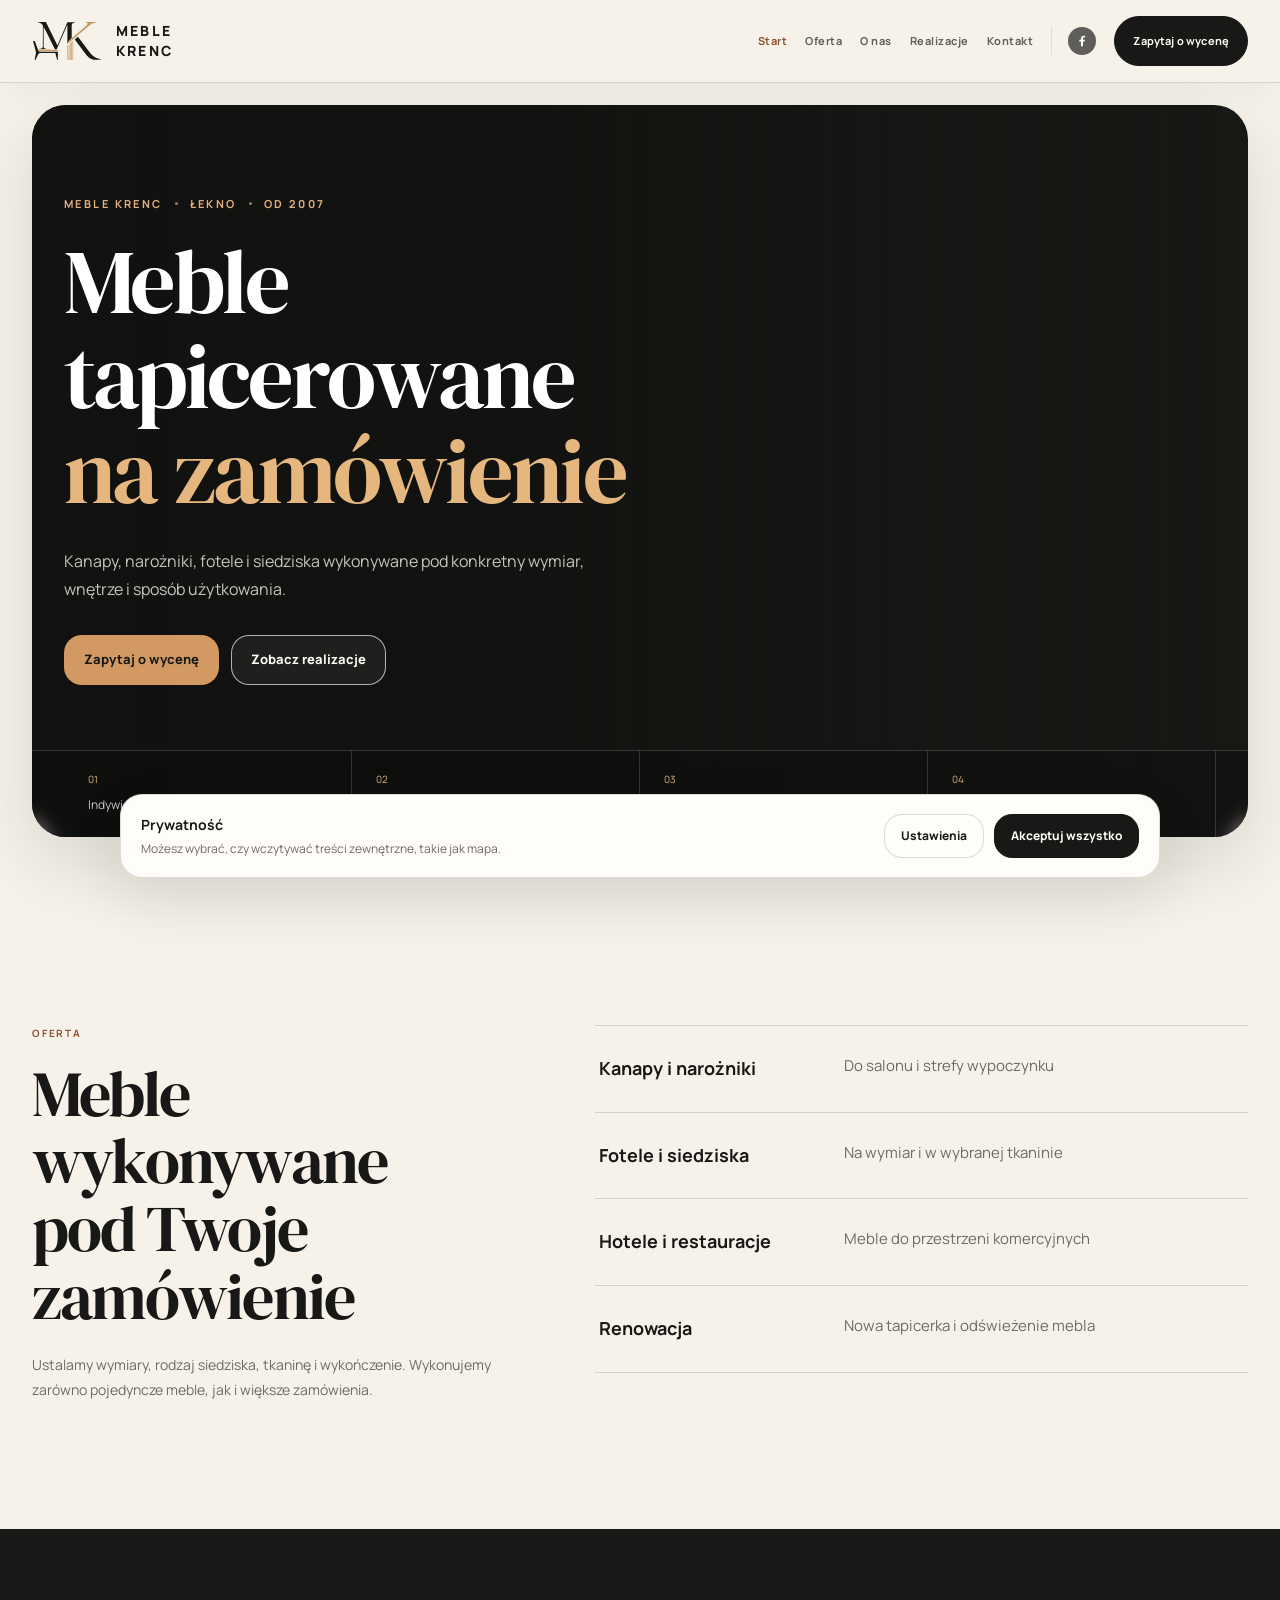
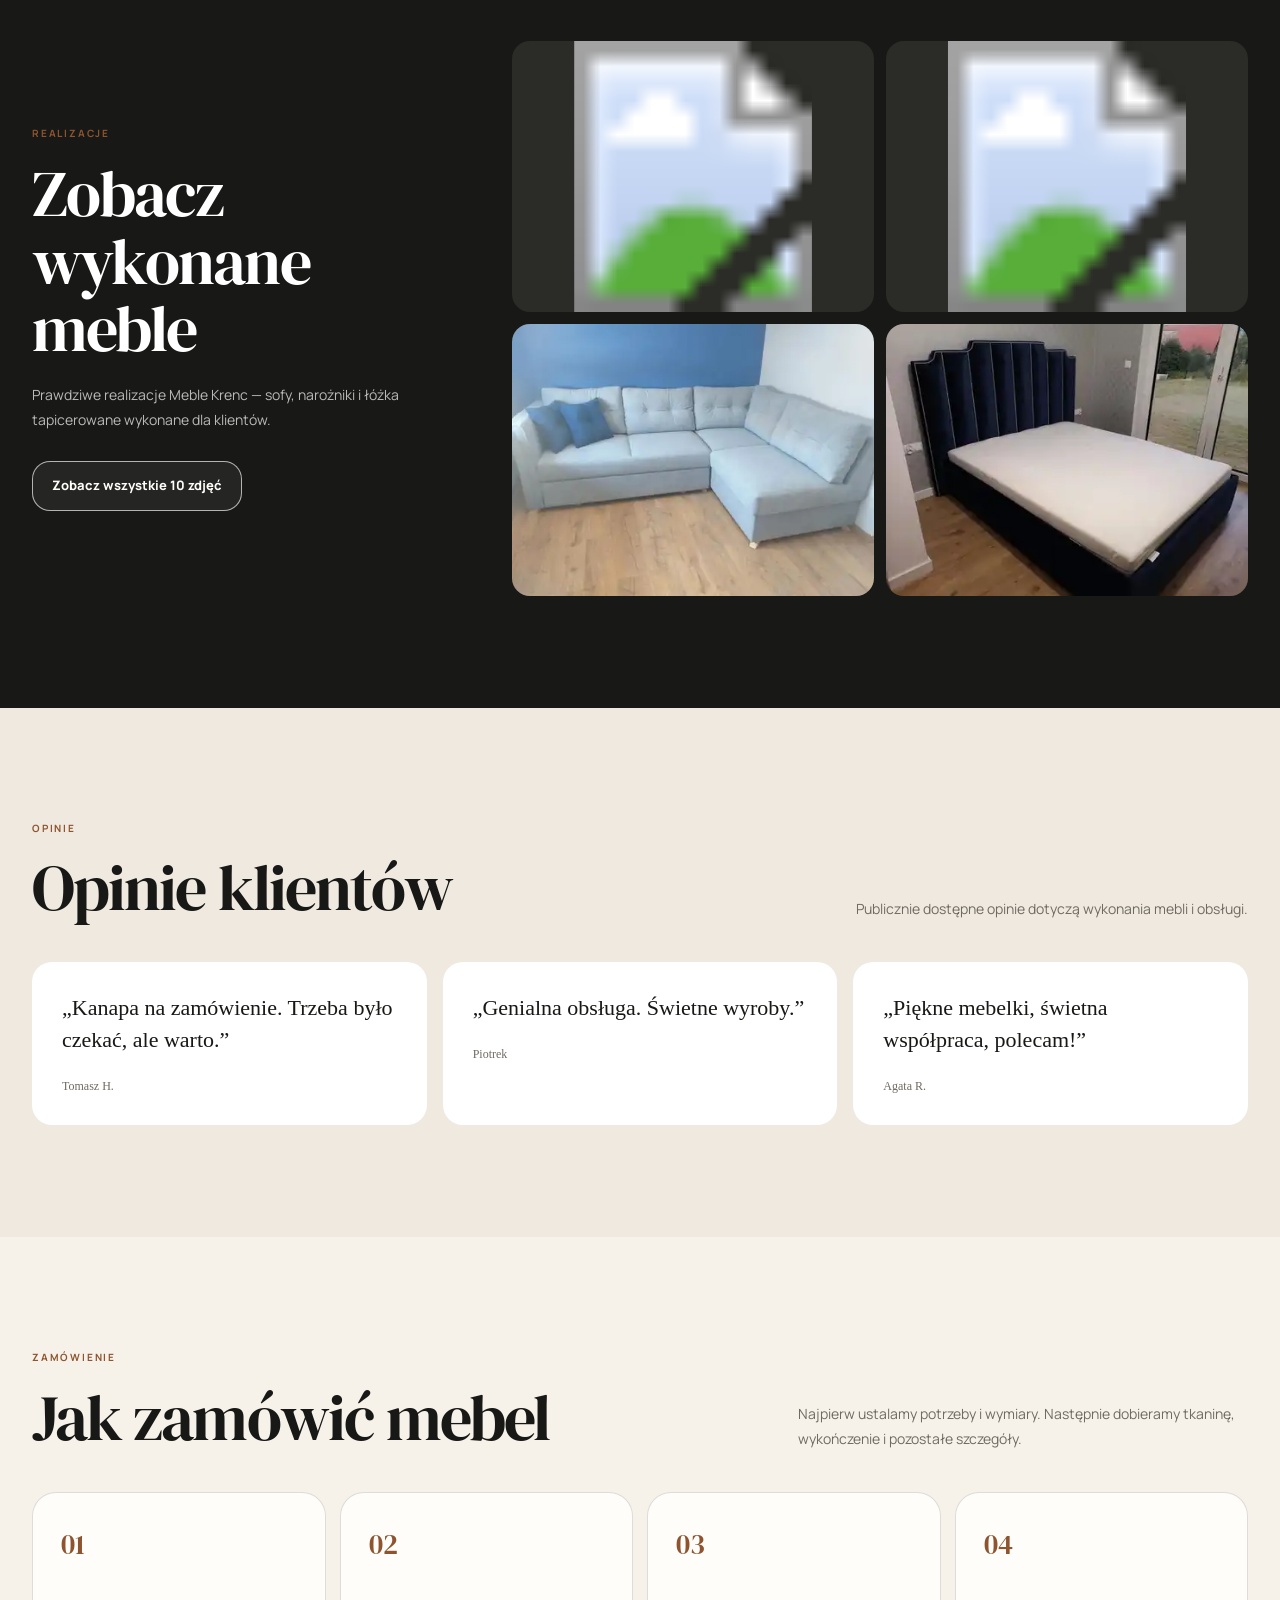
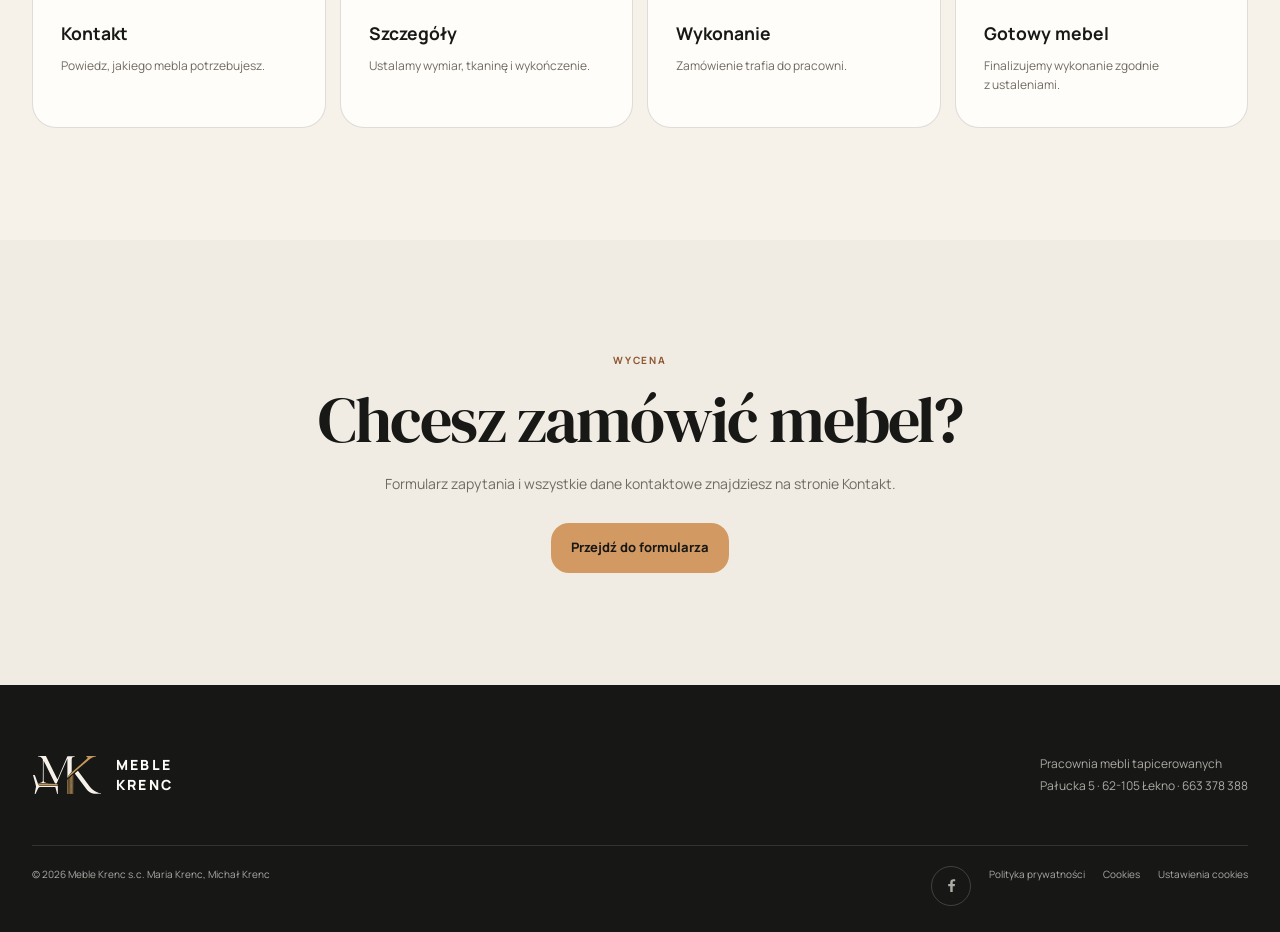
==== index.html @ e6a1ca4a "Use direct realization images on home" ====
<!doctype html>
<html lang="pl">
<head>
  <meta charset="UTF-8" />
  <meta name="viewport" content="width=device-width, initial-scale=1.0" />
  <meta name="description" content="Meble Krenc — meble tapicerowane na indywidualne zamówienie w Łeknie. Kanapy, narożniki, fotele, meble dla firm i renowacja." />
  <meta name="theme-color" content="#f7f3ec" />
  <title>Meble tapicerowane na wymiar Łekno — Meble Krenc</title>
  <link rel="icon" href="assets/favicon.svg" type="image/svg+xml" />
  <link rel="stylesheet" href="site.css" />
  <link rel="stylesheet" href="home-v5.css" />
  <link rel="stylesheet" href="site-v3.css" />
  <link rel="stylesheet" href="site-v4.css" />
  <style>
    .page-home .mk5-preview-grid{display:grid;grid-template-columns:repeat(2,minmax(0,1fr));gap:12px}
    .page-home .mk5-preview-photo{aspect-ratio:4/3;border-radius:18px;background:#2b2b27;overflow:hidden}
    .page-home .mk5-preview-photo img{width:100%;height:100%;display:block;object-fit:cover}
    @media(max-width:760px){.page-home .mk5-preview-grid{grid-template-columns:1fr 1fr;gap:8px}.page-home .mk5-preview-photo{border-radius:14px}}
  </style>
  <script type="application/ld+json">{"@context":"https://schema.org","@type":"LocalBusiness","name":"Meble Krenc","telephone":"+48663378388","address":{"@type":"PostalAddress","streetAddress":"Pałucka 5","postalCode":"62-105","addressLocality":"Łekno","addressCountry":"PL"},"sameAs":["https://www.facebook.com/MebleKrenc/"]}</script>
  <script defer src="site.js?v=9"></script>
</head>
<body class="page-home" data-page="home">
<a class="skip-link" href="#main-content">Przejdź do treści</a>
<header class="site-header" data-header><div class="container nav-wrap"><a class="brand" href="index.html" aria-label="Meble Krenc — strona główna"><img class="logo-symbol" src="assets/logo.svg" alt="" /><span class="brand-name">meble<em>krenc</em></span></a><button class="menu-toggle" type="button" aria-expanded="false" aria-controls="site-nav"><span class="sr-only">Otwórz menu</span></button><nav class="site-nav" id="site-nav" aria-label="Główna nawigacja"><a class="is-active" href="index.html">Start</a><a href="oferta.html">Oferta</a><a href="o-nas.html">O nas</a><a href="realizacje.html">Realizacje</a><a href="kontakt.html">Kontakt</a><a class="social-nav-link" href="https://www.facebook.com/MebleKrenc/" target="_blank" rel="noreferrer" aria-label="Facebook Meble Krenc"></a><a class="nav-pill" href="kontakt.html">Zapytaj o wycenę</a></nav></div></header>
<main id="main-content">
<section class="mk5-hero"><div class="container"><div class="mk5-hero-shell"><div class="mk5-hero-bg"></div><div class="container"><div class="mk5-hero-content reveal"><p class="mk5-kicker">MEBLE KRENC <span>ŁEKNO</span> <span>OD 2007</span></p><h1>Meble tapicerowane<span>na zamówienie</span></h1><p class="mk5-lead">Kanapy, narożniki, fotele i siedziska wykonywane pod konkretny wymiar, wnętrze i sposób użytkowania.</p><div class="mk5-actions"><a class="mk5-btn mk5-btn-primary" href="kontakt.html">Zapytaj o wycenę</a><a class="mk5-btn mk5-btn-ghost" href="realizacje.html">Zobacz realizacje</a></div></div></div><div class="mk5-hero-bottom"><div class="container mk5-trust"><div class="mk5-trust-item"><small>01</small><span>Indywidualny wymiar</span></div><div class="mk5-trust-item"><small>02</small><span>Dobór materiałów</span></div><div class="mk5-trust-item"><small>03</small><span>Pracownia w Łeknie</span></div><div class="mk5-trust-item"><small>04</small><span>Od 2007 roku</span></div></div></div></div></div></section>
<section class="mk5-section"><div class="container mk5-services"><div class="mk5-intro-copy"><p class="mk5-eyebrow">OFERTA</p><h2 class="mk5-title">Meble wykonywane pod Twoje zamówienie</h2><p class="mk5-copy">Ustalamy wymiary, rodzaj siedziska, tkaninę i wykończenie. Wykonujemy zarówno pojedyncze meble, jak i większe zamówienia.</p></div><div class="mk5-service-list"><a href="oferta.html#dom"><b>Kanapy i narożniki</b><span>Do salonu i strefy wypoczynku</span></a><a href="oferta.html#dom"><b>Fotele i siedziska</b><span>Na wymiar i w wybranej tkaninie</span></a><a href="oferta.html#biznes"><b>Hotele i restauracje</b><span>Meble do przestrzeni komercyjnych</span></a><a href="oferta.html#renowacja"><b>Renowacja</b><span>Nowa tapicerka i odświeżenie mebla</span></a></div></div></section>
<section class="mk5-section mk5-dark"><div class="container mk5-showcase-grid"><div class="mk5-showcase-copy"><p class="mk5-eyebrow">REALIZACJE</p><h2 class="mk5-title">Zobacz wykonane meble</h2><p class="mk5-copy">Prawdziwe realizacje Meble Krenc — sofy, narożniki i łóżka tapicerowane wykonane dla klientów.</p><a class="mk5-btn mk5-btn-ghost" href="realizacje.html">Zobacz wszystkie 10 zdjęć</a></div><div class="mk5-preview-grid" aria-label="Wybrane realizacje Meble Krenc"><div class="mk5-preview-photo"><img src="assets/realizacja-01.svg?v=5" alt="Pikowana sofa" loading="lazy" /></div><div class="mk5-preview-photo"><img src="assets/realizacja-02.svg?v=5" alt="Łóżko tapicerowane" loading="lazy" /></div><div class="mk5-preview-photo"><img src="assets/realizacja-05.svg?v=5" alt="Jasny narożnik" loading="lazy" /></div><div class="mk5-preview-photo"><img src="assets/realizacja-08.svg?v=5" alt="Łóżko z dekoracyjnym zagłówkiem" loading="lazy" /></div></div></div></section>
<section class="mk5-section mk5-reviews"><div class="container"><div class="mk5-process-head"><div><p class="mk5-eyebrow">OPINIE</p><h2 class="mk5-title">Opinie klientów</h2></div><p class="mk5-copy">Publicznie dostępne opinie dotyczą wykonania mebli i obsługi.</p></div><div class="mk5-review-grid"><blockquote>„Kanapa na zamówienie. Trzeba było czekać, ale warto.”<cite>Tomasz H.</cite></blockquote><blockquote>„Genialna obsługa. Świetne wyroby.”<cite>Piotrek</cite></blockquote><blockquote>„Piękne mebelki, świetna współpraca, polecam!”<cite>Agata R.</cite></blockquote></div></div></section>
<section class="mk5-section mk5-process"><div class="container"><div class="mk5-process-head"><div><p class="mk5-eyebrow">ZAMÓWIENIE</p><h2 class="mk5-title">Jak zamówić mebel</h2></div><p class="mk5-copy">Najpierw ustalamy potrzeby i wymiary. Następnie dobieramy tkaninę, wykończenie i pozostałe szczegóły.</p></div><div class="mk5-steps"><article class="mk5-step"><strong>01</strong><h3>Kontakt</h3><p>Powiedz, jakiego mebla potrzebujesz.</p></article><article class="mk5-step"><strong>02</strong><h3>Szczegóły</h3><p>Ustalamy wymiar, tkaninę i wykończenie.</p></article><article class="mk5-step"><strong>03</strong><h3>Wykonanie</h3><p>Zamówienie trafia do pracowni.</p></article><article class="mk5-step"><strong>04</strong><h3>Gotowy mebel</h3><p>Finalizujemy wykonanie zgodnie z ustaleniami.</p></article></div></div></section>
<section class="mk5-section mk5-quick-contact"><div class="container"><div class="mk5-contact-cta"><p class="mk5-eyebrow">WYCENA</p><h2 class="mk5-title">Chcesz zamówić mebel?</h2><p class="mk5-copy">Formularz zapytania i wszystkie dane kontaktowe znajdziesz na stronie Kontakt.</p><a class="mk5-btn mk5-btn-primary" href="kontakt.html">Przejdź do formularza</a></div></div></section>
</main>
<footer class="site-footer"><div class="container footer-main"><a class="brand footer-brand" href="index.html"><img class="logo-symbol" src="assets/logo-light.svg" alt="" /><span class="brand-name">meble<em>krenc</em></span></a><p>Pracownia mebli tapicerowanych<br />Pałucka 5 · 62-105 Łekno · 663 378 388</p></div><div class="container footer-bottom"><span>© <span data-year></span> Meble Krenc s.c. Maria Krenc, Michał Krenc</span><span class="footer-legal"><a class="footer-social" href="https://www.facebook.com/MebleKrenc/" target="_blank" rel="noreferrer" aria-label="Facebook Meble Krenc"></a><a href="polityka-prywatnosci.html">Polityka prywatności</a><a href="cookies.html">Cookies</a><a href="ustawienia-cookies.html" data-cookie-open>Ustawienia cookies</a></span></div></footer>
<div class="cookie-banner" id="cookie-banner" hidden><div class="cookie-copy"><strong>Prywatność</strong><p></p></div><div class="cookie-actions"></div></div><div class="cookie-modal" id="cookie-modal" hidden></div>
</body>
</html>
---- site.css ----
@import url('https://fonts.googleapis.com/css2?family=DM+Sans:wght@400;500;600;700&family=DM+Serif+Display:ital@0;1&display=swap');

:root {
  --ink: #151513;
  --ink-2: #242420;
  --paper: #f5f3ee;
  --paper-2: #ece9e1;
  --white: #fffdfa;
  --accent: #a84f32;
  --muted: #77736b;
  --line: rgba(21,21,19,.16);
  --line-light: rgba(255,253,250,.22);
  --display: "DM Serif Display", Georgia, serif;
  --body: "DM Sans", Arial, sans-serif;
  --header-h: 76px;
}

* { box-sizing: border-box; }
html { scroll-behavior: smooth; }
body { margin: 0; color: var(--ink); background: var(--paper); font-family: var(--body); font-size: 15px; line-height: 1.65; -webkit-font-smoothing: antialiased; }
body.menu-open, body.modal-open { overflow: hidden; }
img { display: block; width: 100%; max-width: 100%; }
a { color: inherit; text-decoration: none; }
button, input, textarea { font: inherit; }
button { cursor: pointer; }
:focus-visible { outline: 2px solid var(--accent); outline-offset: 4px; }
::selection { color: var(--white); background: var(--accent); }

.container { width: min(1240px, calc(100% - 72px)); margin-inline: auto; }
.section { padding: 118px 0; }
.section-sm { padding: 72px 0; }
.cream { background: var(--paper); }
.paper { background: var(--paper-2); }
.dark { color: var(--white); background: var(--ink); }
.sr-only { position: absolute; width: 1px; height: 1px; padding: 0; margin: -1px; overflow: hidden; clip: rect(0,0,0,0); white-space: nowrap; border: 0; }
.skip-link { position: fixed; z-index: 500; top: -70px; left: 18px; padding: 10px 14px; color: var(--white); background: var(--ink); }
.skip-link:focus { top: 18px; }

.site-header { position: fixed; z-index: 100; inset: 0 0 auto; background: rgba(245,243,238,.96); border-bottom: 1px solid var(--line); backdrop-filter: blur(16px); transition: background .2s, border-color .2s, color .2s; }
.page-home .site-header { color: var(--white); background: rgba(21,21,19,.12); border-color: rgba(255,253,250,.18); }
.page-home .site-header.is-scrolled { color: var(--ink); background: rgba(245,243,238,.97); border-color: var(--line); }
.nav-wrap { min-height: var(--header-h); display: flex; align-items: center; justify-content: space-between; gap: 28px; }
.brand { display: inline-flex; align-items: center; min-width: 156px; }
.brand .brand-name { display: none; }
.logo-symbol { width: 156px; height: auto; max-height: 30px; object-fit: contain; object-position: left center; }
.page-home .site-header:not(.is-scrolled) .logo-symbol { filter: brightness(0) invert(1); }
.site-nav { display: flex; align-items: center; gap: 26px; font-size: 12px; font-weight: 600; letter-spacing: .02em; }
.site-nav a { opacity: .7; transition: opacity .18s, color .18s; }
.site-nav a:hover, .site-nav a:focus-visible, .site-nav a.is-active { opacity: 1; }
.site-nav a.is-active { color: var(--accent); }
.nav-pill { padding: 10px 14px; color: var(--white) !important; background: var(--ink); opacity: 1 !important; }
.page-home .site-header:not(.is-scrolled) .nav-pill { color: var(--ink) !important; background: var(--white); }
.nav-pill:hover { background: var(--accent); color: var(--white) !important; }
.social-nav-link { display: inline-flex; align-items: center; gap: 6px; padding-left: 18px; border-left: 1px solid currentColor; opacity: .85 !important; }
.menu-toggle { display: none; width: 42px; height: 42px; padding: 0; color: currentColor; border: 1px solid currentColor; background: transparent; }
.menu-toggle span:not(.sr-only) { display: block; width: 16px; height: 1px; margin: 5px auto; background: currentColor; transition: transform .2s; }
.menu-toggle[aria-expanded="true"] span:not(.sr-only):nth-of-type(2) { transform: translateY(3px) rotate(45deg); }
.menu-toggle[aria-expanded="true"] span:not(.sr-only):nth-of-type(3) { transform: translateY(-3px) rotate(-45deg); }

.eyebrow, .section-label { margin: 0; color: var(--accent); font-size: 11px; font-weight: 700; line-height: 1; letter-spacing: .11em; text-transform: uppercase; }
.eyebrow { margin-bottom: 24px; }
.eyebrow::before, .section-label::before { display: none; }
.display-title { margin: 0; font-family: var(--display); font-size: clamp(52px, 6.2vw, 88px); font-weight: 400; line-height: .96; letter-spacing: -.035em; }
.display-title em { color: var(--accent); font-style: italic; font-weight: 400; }
.dark .display-title em { color: #d8b8a9; }
.body-lead { max-width: 560px; color: var(--muted); font-size: 17px; }
.dark .body-lead { color: rgba(255,253,250,.68); }
.button { display: inline-flex; align-items: center; justify-content: center; gap: 12px; min-height: 48px; padding: 13px 17px; border: 1px solid transparent; border-radius: 0; font-size: 12px; font-weight: 700; line-height: 1; transition: background .18s, color .18s, border-color .18s; }
.button span { font-size: 16px; }
.button-primary { color: var(--white); background: var(--ink); }
.button-primary:hover, .button-primary:focus-visible { background: var(--accent); }
.button-outline { color: var(--ink); background: transparent; border-color: var(--ink); }
.button-outline:hover { color: var(--white); background: var(--ink); }
.button-light { color: var(--ink); background: var(--white); }
.button-light:hover { color: var(--white); background: var(--accent); }
.text-link { display: inline-flex; align-items: center; gap: 9px; padding-bottom: 3px; border-bottom: 1px solid currentColor; font-size: 12px; font-weight: 700; }
.text-link span { color: var(--accent); }

.home-hero { min-height: 760px; padding: calc(var(--header-h) + 64px) 0 74px; color: var(--white); background: var(--ink); }
.hero-backdrop, .hero-scribble, .hero-side-label { display: none; }
.hero-grid { min-height: 620px; display: grid; grid-template-columns: minmax(0, .92fr) minmax(420px, 1.08fr); gap: 70px; align-items: stretch; }
.hero-content { max-width: none; display: flex; flex-direction: column; justify-content: center; padding-right: 16px; }
.home-hero h1 { max-width: 700px; margin: 0 0 28px; font-family: var(--display); font-size: clamp(72px, 8vw, 122px); font-weight: 400; line-height: .82; letter-spacing: -.04em; }
.home-hero h1 em { color: #d8b8a9; font-style: italic; }
.hero-description { max-width: 520px; margin: 0; color: rgba(255,253,250,.7); font-size: 17px; line-height: 1.75; }
.hero-actions { display: flex; flex-wrap: wrap; align-items: center; gap: 20px; margin-top: 34px; }
.home-hero .button-primary { color: var(--ink); background: var(--white); }
.home-hero .button-primary:hover { color: var(--white); background: var(--accent); }
.hero-facts { display: flex; flex-wrap: wrap; gap: 34px; margin-top: auto; padding-top: 52px; }
.hero-fact { min-width: 110px; padding-top: 13px; border-top: 1px solid rgba(255,253,250,.25); }
.hero-fact strong { display: block; margin-bottom: 4px; font-size: 17px; font-weight: 600; }
.hero-fact span { display: block; color: rgba(255,253,250,.5); font-size: 11px; }
.hero-media { position: relative; overflow: hidden; margin: 0; background: var(--ink-2); }
.hero-media img { height: 100%; min-height: 620px; object-fit: cover; object-position: center 56%; filter: saturate(.82) contrast(.98); }
.hero-media figcaption { position: absolute; right: 0; bottom: 0; left: 0; display: flex; justify-content: space-between; gap: 12px; padding: 15px 18px; color: var(--white); background: linear-gradient(180deg, transparent, rgba(21,21,19,.78)); font-size: 11px; }
.hero-social { margin-top: 28px; }
.hero-social a { display: inline-flex; align-items: center; gap: 10px; color: rgba(255,253,250,.78); font-size: 12px; }
.hero-social a:hover { color: var(--white); }

.process-strip { border-bottom: 1px solid var(--line); background: var(--paper); }
.process-strip-grid { display: grid; grid-template-columns: repeat(4, 1fr); }
.process-step { padding: 24px 26px 24px 0; border-right: 1px solid var(--line); }
.process-step:last-child { border-right: 0; padding-left: 26px; }
.process-step + .process-step { padding-left: 26px; }
.process-step strong { display: block; margin-bottom: 7px; color: var(--accent); font-size: 10px; letter-spacing: .1em; }
.process-step span { font-size: 13px; font-weight: 600; }

.intro-split { display: grid; grid-template-columns: .58fr 1.42fr; gap: 100px; align-items: start; }
.intro-copy { max-width: 760px; }
.intro-copy .display-title { margin-bottom: 30px; }
.intro-copy p { max-width: 680px; color: var(--muted); font-size: 16px; line-height: 1.8; }
.intro-copy .text-link { margin-top: 18px; }
.mini-note { display: block; margin-top: 48px; padding-top: 20px; border-top: 1px solid var(--line); color: var(--muted); font-size: 12px; }
.mini-note-mark { display: none; }
.mini-note strong { color: var(--ink); }

.home-offer { padding: 118px 0; background: var(--white); }
.section-top { display: flex; justify-content: space-between; align-items: end; gap: 52px; margin-bottom: 52px; }
.section-top > div:first-child { max-width: 760px; }
.section-top .display-title { margin-top: 14px; }
.section-top > p { max-width: 390px; margin: 0; color: var(--muted); font-size: 14px; }
.service-grid { display: grid; grid-template-columns: repeat(3, 1fr); gap: 0; border-top: 1px solid var(--line); border-bottom: 1px solid var(--line); }
.service-card { min-height: 315px; display: flex; flex-direction: column; padding: 30px 30px 26px 0; color: var(--ink); background: transparent !important; border: 0; border-right: 1px solid var(--line); border-radius: 0; box-shadow: none !important; transform: none !important; }
.service-card + .service-card { padding-left: 30px; }
.service-card:last-child { border-right: 0; }
.service-card::after { display: none; }
.service-card.wide { grid-column: 1 / -1; min-height: 250px; display: grid; grid-template-columns: .75fr 1.25fr; gap: 40px; border-top: 1px solid var(--line); border-right: 0; }
.service-index { color: var(--accent); font-size: 11px; font-weight: 700; }
.service-icon { display: none; }
.service-card h3 { margin: 74px 0 14px; font-family: var(--display); font-size: 38px; font-weight: 400; line-height: 1; letter-spacing: -.02em; }
.service-card p { max-width: 310px; margin: 0; color: var(--muted) !important; font-size: 14px; }
.service-card a { display: flex; justify-content: space-between; align-items: center; margin-top: auto; padding-top: 28px; color: var(--ink); border-top: 1px solid var(--line); font-size: 12px; font-weight: 700; }
.service-card a span { color: var(--accent); }

.home-proof { padding: 0 0 118px; background: var(--white); }
.home-proof-grid { display: grid; grid-template-columns: 1.2fr .8fr; gap: 70px; align-items: end; }
.home-proof-media { margin: 0; }
.home-proof-media img { aspect-ratio: 4 / 3; object-fit: cover; object-position: center 58%; }
.home-proof-copy { padding-bottom: 8px; }
.home-proof-copy .display-title { margin: 16px 0 24px; font-size: clamp(48px, 5vw, 76px); }
.home-proof-copy p { max-width: 470px; color: var(--muted); font-size: 15px; }
.social-card { margin-top: 32px; padding-top: 22px; border-top: 1px solid var(--line); }
.social-card a { display: flex; align-items: center; justify-content: space-between; gap: 20px; font-size: 14px; font-weight: 700; }
.social-card small { display: block; margin-top: 8px; color: var(--muted); font-size: 11px; font-weight: 400; }

.photo-callout { padding: 118px 0; color: var(--white); background: var(--ink); }
.photo-callout-grid { display: grid; grid-template-columns: 1fr 1fr; gap: 80px; align-items: center; }
.photo-frame { position: relative; overflow: hidden; border-radius: 0; background: var(--ink-2); }
.photo-frame img { height: 560px; object-fit: cover; object-position: center 58%; filter: none; }
.photo-frame::after { display: none; }
.photo-badge { position: static; padding-top: 12px; color: rgba(255,253,250,.58); background: var(--ink); font-size: 11px; text-transform: none; letter-spacing: 0; }
.photo-badge strong { display: block; margin-top: 2px; color: var(--white); font-family: var(--body); font-size: 13px; font-weight: 600; }
.photo-callout-copy p { max-width: 500px; color: rgba(255,253,250,.68); }

.home-cta { padding: 110px 0; color: var(--white); background: var(--accent); }
.home-cta-grid { display: grid; grid-template-columns: 1.3fr .7fr; gap: 80px; align-items: end; }
.home-cta h2 { margin: 0; font-family: var(--display); font-size: clamp(58px, 7vw, 100px); font-weight: 400; line-height: .9; letter-spacing: -.035em; }
.home-cta h2 em { color: var(--white); font-style: italic; }
.home-cta-copy p { margin: 0 0 24px; color: rgba(255,253,250,.8); }

.inner-hero { padding: calc(var(--header-h) + 92px) 0 72px; background: var(--paper); border-bottom: 1px solid var(--line); }
.inner-hero-grid { display: grid; grid-template-columns: 1.25fr .75fr; gap: 90px; align-items: end; }
.inner-hero h1, .legal-aside h1 { margin: 16px 0 0; font-family: var(--display); font-size: clamp(62px, 7.5vw, 104px); font-weight: 400; line-height: .86; letter-spacing: -.04em; }
.inner-hero h1 em, .legal-aside h1 em { color: var(--accent); font-style: italic; }
.inner-hero-intro { max-width: 500px; margin: 0 0 8px; color: var(--muted); font-size: 17px; }
.inner-hero-meta { display: flex; gap: 34px; margin-top: 54px; padding-top: 22px; border-top: 1px solid var(--line); color: var(--muted); font-size: 11px; }
.inner-hero-meta strong { color: var(--ink); }

.about-grid { display: grid; grid-template-columns: .9fr 1.1fr; gap: 82px; align-items: center; }
.about-copy h2, .contact-info h2, .values h2 { margin: 18px 0 26px; font-family: var(--display); font-size: clamp(50px, 5.5vw, 78px); font-weight: 400; line-height: .94; }
.about-copy h2 em, .contact-info h2 em, .values h2 em { color: var(--accent); font-style: italic; }
.about-copy p { color: var(--muted); }
.about-image img { min-height: 560px; object-fit: cover; }
.about-facts { display: flex; gap: 36px; margin-top: 42px; padding-top: 20px; border-top: 1px solid var(--line); }
.about-fact strong { display: block; font-size: 24px; }
.about-fact span { color: var(--muted); font-size: 11px; }
.values { padding: 110px 0; color: var(--white); background: var(--ink); }
.values-grid { display: grid; grid-template-columns: .75fr 1.25fr; gap: 90px; }
.values-list { border-top: 1px solid var(--line-light); }
.value-item { display: grid; grid-template-columns: 180px 1fr; gap: 30px; padding: 25px 0; border-bottom: 1px solid var(--line-light); }
.value-item strong { font-size: 15px; }
.value-item p { margin: 0; color: rgba(255,253,250,.64); }

.service-detail { padding: 110px 0; }
.detail-grid { display: grid; grid-template-columns: .72fr 1.28fr; gap: 90px; }
.detail-aside h2 { margin: 18px 0 22px; font-family: var(--display); font-size: clamp(48px, 5.3vw, 74px); font-weight: 400; line-height: .95; }
.detail-aside h2 em { color: var(--accent); font-style: italic; }
.detail-aside p { color: var(--muted); }
.detail-list { border-top: 1px solid var(--line); }
.detail-item { display: grid; grid-template-columns: .62fr 1.38fr; gap: 38px; padding: 24px 0; border-bottom: 1px solid var(--line); }
.detail-item h3 { margin: 0; font-size: 15px; }
.detail-item p { margin: 0; color: var(--muted); }

.portfolio-header { padding-bottom: 58px; }
.portfolio-note { display: flex; justify-content: space-between; gap: 40px; align-items: end; margin-top: 46px; padding-top: 22px; border-top: 1px solid var(--line); }
.portfolio-note p { max-width: 700px; margin: 0; color: var(--muted); font-size: 13px; }
.portfolio-feature { padding: 92px 0 110px; background: var(--white); }
.portfolio-feature-grid { display: grid; grid-template-columns: 1.3fr .7fr; gap: 70px; align-items: end; }
.portfolio-feature-media { margin: 0; }
.portfolio-feature-media img { min-height: 620px; object-fit: cover; object-position: center 56%; }
.portfolio-feature-copy { padding-bottom: 8px; }
.portfolio-feature-copy .section-label { margin-bottom: 16px; }
.portfolio-feature-copy h2 { margin: 0 0 22px; font-family: var(--display); font-size: clamp(52px, 5.8vw, 82px); font-weight: 400; line-height: .92; }
.portfolio-feature-copy h2 em { color: var(--accent); font-style: italic; }
.portfolio-feature-copy p { color: var(--muted); }
.portfolio-social { padding: 110px 0; color: var(--white); background: var(--ink); }
.portfolio-social-grid { display: grid; grid-template-columns: 1.15fr .85fr; gap: 80px; align-items: end; }
.portfolio-social h2 { margin: 14px 0 0; font-family: var(--display); font-size: clamp(58px, 7vw, 96px); font-weight: 400; line-height: .9; }
.portfolio-social h2 em { color: #d8b8a9; font-style: italic; }
.portfolio-social-copy p { color: rgba(255,253,250,.65); }
.portfolio-grid { display: grid; grid-template-columns: repeat(2, 1fr); gap: 18px; }
.portfolio-card { position: relative; min-height: 480px; overflow: hidden; background: var(--paper-2); }
.portfolio-card img { height: 100%; min-height: 480px; object-fit: cover; }
.portfolio-tag, .portfolio-meta, .portfolio-legal-note { font-size: 11px; }
.portfolio-tag { position: absolute; top: 16px; left: 16px; padding: 7px 9px; color: var(--ink); background: var(--white); }
.portfolio-meta { position: absolute; right: 0; bottom: 0; left: 0; padding: 60px 18px 18px; color: var(--white); background: linear-gradient(transparent, rgba(21,21,19,.75)); }
.portfolio-meta h2 { margin: 5px 0 0; font-family: var(--display); font-size: 36px; font-weight: 400; line-height: 1; }
.portfolio-legal-note { margin-top: 24px; color: var(--muted); }

.contact-layout { display: grid; grid-template-columns: .85fr 1.15fr; gap: 90px; align-items: start; }
.contact-info > p { color: var(--muted); }
.contact-list { margin-top: 38px; border-top: 1px solid var(--line); }
.contact-item { display: flex; justify-content: space-between; gap: 30px; padding: 18px 0; border-bottom: 1px solid var(--line); }
.contact-item > span { color: var(--muted); font-size: 11px; }
.contact-item strong { text-align: right; }
.hours { margin-top: 36px; }
.hours h3 { margin-bottom: 12px; font-size: 13px; }
.hours-row { display: flex; justify-content: space-between; gap: 20px; padding: 8px 0; color: var(--muted); font-size: 12px; }
.hours-row strong { color: var(--ink); }
.contact-form { padding: 34px; background: var(--white); border: 1px solid var(--line); }
.form-heading { display: flex; align-items: baseline; justify-content: space-between; gap: 16px; margin-bottom: 30px; }
.form-heading h2 { margin: 0; font-family: var(--display); font-size: 39px; font-weight: 400; }
.form-heading span { color: var(--muted); font-size: 10px; }
.form-field { display: block; margin-bottom: 22px; font-size: 11px; font-weight: 700; }
.form-field input, .form-field textarea { width: 100%; margin-top: 8px; padding: 13px 0; color: var(--ink); background: transparent; border: 0; border-bottom: 1px solid var(--line); border-radius: 0; outline: 0; resize: vertical; }
.form-field input:focus, .form-field textarea:focus { border-color: var(--accent); }
.form-help, .form-status { color: var(--muted); font-size: 11px; }
.map-card { display: flex; justify-content: space-between; align-items: center; gap: 20px; margin-top: 18px; padding: 20px; border: 1px solid var(--line); background: transparent; }
.map-card div { display: flex; flex-direction: column; }
.map-card span { color: var(--muted); font-size: 11px; }
.map-card a { font-size: 20px; }
.contact-social { margin-top: 18px; padding: 22px; color: var(--white); background: #1877f2; }
.contact-social a { display: flex; justify-content: space-between; align-items: center; gap: 20px; font-weight: 700; }
.contact-social small { display: block; margin-top: 5px; color: rgba(255,255,255,.75); font-size: 11px; font-weight: 400; }

.legal-page { padding: calc(var(--header-h) + 80px) 0 100px; }
.legal-layout { display: grid; grid-template-columns: .58fr 1.42fr; gap: 90px; }
.legal-aside { position: sticky; top: calc(var(--header-h) + 34px); align-self: start; }
.legal-aside h1 { font-size: clamp(52px, 5.6vw, 76px); }
.legal-updated { color: var(--muted); font-size: 11px; }
.legal-content { max-width: 780px; }
.legal-content h2 { margin: 50px 0 12px; font-family: var(--display); font-size: 35px; font-weight: 400; }
.legal-content h3 { margin: 24px 0 8px; font-size: 14px; }
.legal-content p, .legal-content li { color: var(--muted); }
.legal-content a { color: var(--accent); text-decoration: underline; text-underline-offset: 3px; }
.legal-callout { padding: 24px; border: 1px solid var(--line); background: var(--white); }
.cookie-panel[style] { border-radius: 0 !important; }

.site-footer { color: var(--white); background: var(--ink); }
.footer-main { display: grid; grid-template-columns: 1fr 1fr auto; gap: 50px; align-items: end; padding: 58px 0 42px; }
.footer-brand .logo-symbol { filter: brightness(0) invert(1); width: 176px; max-height: 34px; }
.footer-main > p { margin: 0; color: rgba(255,253,250,.55); font-size: 12px; }
.footer-to-top { width: 40px; height: 40px; display: grid; place-items: center; border: 1px solid rgba(255,253,250,.35); }
.footer-bottom { display: flex; justify-content: space-between; gap: 30px; padding: 18px 0 28px; border-top: 1px solid var(--line-light); color: rgba(255,253,250,.47); font-size: 10px; }
.footer-legal { display: flex; flex-wrap: wrap; gap: 18px; }
.footer-social { color: var(--white); }

.cookie-banner { position: fixed; z-index: 220; right: 20px; bottom: 20px; left: 20px; display: flex; justify-content: space-between; align-items: center; gap: 28px; max-width: 980px; margin: auto; padding: 18px 20px; color: var(--white); background: var(--ink); border: 1px solid rgba(255,253,250,.18); }
.cookie-banner[hidden], .cookie-modal[hidden] { display: none; }
.cookie-copy strong { font-size: 12px; }
.cookie-copy p { max-width: 560px; margin: 4px 0 0; color: rgba(255,253,250,.62); font-size: 10px; }
.cookie-copy a { text-decoration: underline; }
.cookie-actions { display: flex; flex-wrap: wrap; align-items: center; gap: 9px; }
.cookie-actions button, .cookie-actions a { padding: 9px 10px; color: var(--white); border: 1px solid rgba(255,253,250,.35); background: transparent; font-size: 10px; }
.cookie-actions .cookie-accept { color: var(--ink); background: var(--white); }
.cookie-modal { position: fixed; z-index: 240; inset: 0; display: grid; place-items: center; padding: 20px; background: rgba(21,21,19,.72); }
.cookie-panel { width: min(560px, 100%); padding: 28px; color: var(--ink); background: var(--white); }
.cookie-panel h2 { margin-top: 0; font-family: var(--display); font-size: 36px; font-weight: 400; }
.cookie-panel > p { color: var(--muted); font-size: 12px; }
.cookie-option { display: flex; justify-content: space-between; gap: 24px; padding: 18px 0; border-top: 1px solid var(--line); }
.cookie-option p { margin: 3px 0 0; color: var(--muted); font-size: 10px; }
.cookie-panel-actions { display: flex; justify-content: flex-end; gap: 10px; margin-top: 20px; }

.reveal { opacity: 0; transform: translateY(18px); transition: opacity .55s ease, transform .55s ease; }
.reveal.is-visible { opacity: 1; transform: none; }
.reveal-delay-1 { transition-delay: .08s; }
.reveal-delay-2 { transition-delay: .14s; }
.reveal-delay-3 { transition-delay: .2s; }

@media (max-width: 980px) {
  .container { width: min(100% - 48px, 820px); }
  .hero-grid { grid-template-columns: 1fr; gap: 42px; }
  .hero-content { min-height: 540px; }
  .hero-media img { min-height: 540px; }
  .home-hero { padding-bottom: 48px; }
  .process-strip-grid { grid-template-columns: 1fr 1fr; }
  .process-step:nth-child(2) { border-right: 0; }
  .process-step:nth-child(-n+2) { border-bottom: 1px solid var(--line); }
  .intro-split, .about-grid, .values-grid, .detail-grid, .contact-layout, .legal-layout, .portfolio-feature-grid, .portfolio-social-grid, .home-proof-grid, .photo-callout-grid, .home-cta-grid, .inner-hero-grid { grid-template-columns: 1fr; gap: 54px; }
  .service-grid { grid-template-columns: 1fr; }
  .service-card, .service-card + .service-card { min-height: 250px; padding: 28px 0; border-right: 0; border-bottom: 1px solid var(--line); }
  .service-card:last-child { border-bottom: 0; }
  .service-card h3 { margin-top: 45px; }
  .service-card.wide { grid-template-columns: 1fr; }
  .section-top { align-items: start; flex-direction: column; }
  .legal-aside { position: static; }
  .about-image img, .portfolio-feature-media img { min-height: 500px; }
}

@media (max-width: 720px) {
  :root { --header-h: 70px; }
  .container { width: calc(100% - 32px); }
  .section { padding: 82px 0; }
  .section-sm { padding: 58px 0; }
  .logo-symbol { width: 140px; }
  .menu-toggle { display: block; }
  .site-nav { position: fixed; z-index: 90; inset: var(--header-h) 0 0; display: flex; flex-direction: column; align-items: flex-start; justify-content: flex-start; gap: 0; padding: 30px 20px; color: var(--ink); background: var(--paper); transform: translateX(100%); transition: transform .25s ease; }
  .site-nav.is-open { transform: translateX(0); }
  .site-nav a { width: 100%; padding: 18px 0; border-bottom: 1px solid var(--line); font-size: 18px; opacity: 1; }
  .site-nav a.is-active { color: var(--accent); }
  .site-nav .nav-pill { margin-top: 22px; padding: 15px; color: var(--white) !important; background: var(--ink) !important; border-bottom: 0; }
  .social-nav-link { padding-left: 0 !important; border-left: 0 !important; }
  .page-home .site-header:has(.site-nav.is-open) { color: var(--ink); background: var(--paper); }
  .page-home .site-header:has(.site-nav.is-open) .logo-symbol { filter: none; }
  .home-hero { min-height: auto; padding: calc(var(--header-h) + 44px) 0 36px; }
  .hero-grid { min-height: 0; gap: 34px; }
  .hero-content { min-height: 0; padding-right: 0; }
  .home-hero h1 { font-size: clamp(62px, 20vw, 92px); }
  .hero-description { font-size: 15px; }
  .hero-facts { gap: 18px; margin-top: 48px; }
  .hero-fact { min-width: calc(50% - 10px); }
  .hero-media img { min-height: 420px; height: 66svh; }
  .process-strip-grid { grid-template-columns: 1fr; }
  .process-step, .process-step + .process-step, .process-step:last-child { padding: 18px 0; border-right: 0; border-bottom: 1px solid var(--line); }
  .process-step:last-child { border-bottom: 0; }
  .display-title { font-size: clamp(48px, 15vw, 72px); }
  .intro-split { gap: 34px; }
  .section-top { gap: 26px; margin-bottom: 38px; }
  .service-card h3 { font-size: 34px; }
  .home-proof { padding-bottom: 82px; }
  .home-proof-grid { gap: 36px; }
  .home-cta { padding: 78px 0; }
  .home-cta h2 { font-size: clamp(54px, 17vw, 78px); }
  .inner-hero { padding: calc(var(--header-h) + 54px) 0 52px; }
  .inner-hero-grid { gap: 32px; }
  .inner-hero h1, .legal-aside h1 { font-size: clamp(56px, 17vw, 82px); }
  .inner-hero-meta { flex-direction: column; gap: 8px; }
  .about-image img, .portfolio-feature-media img { min-height: 420px; }
  .value-item, .detail-item { grid-template-columns: 1fr; gap: 10px; }
  .portfolio-note { flex-direction: column; align-items: flex-start; }
  .portfolio-feature { padding: 70px 0 82px; }
  .portfolio-feature-grid { gap: 36px; }
  .portfolio-social { padding: 82px 0; }
  .portfolio-grid { grid-template-columns: 1fr; }
  .contact-form { padding: 24px 20px; }
  .contact-item { align-items: flex-start; flex-direction: column; gap: 4px; }
  .contact-item strong { text-align: left; }
  .footer-main { grid-template-columns: 1fr auto; gap: 28px; }
  .footer-main > p { grid-column: 1 / -1; }
  .footer-bottom { flex-direction: column; }
  .cookie-banner { right: 10px; bottom: 10px; left: 10px; align-items: stretch; flex-direction: column; gap: 14px; }
  .cookie-actions { justify-content: flex-start; }
  .cookie-panel-actions { flex-direction: column; }
}

@media (prefers-reduced-motion: reduce) {
  html { scroll-behavior: auto; }
  *, *::before, *::after { animation-duration: .01ms !important; animation-iteration-count: 1 !important; transition-duration: .01ms !important; }
  .reveal { opacity: 1; transform: none; }
}
---- home-v5.css ----
/* Homepage v6 — authentic imagery, local trust and conversion. */
.page-home{--hero-radius:28px}.page-home main{overflow:hidden}.mk5-topbar{background:#171715;color:#fff;font-size:12px}.mk5-topbar .container{min-height:34px;display:flex;align-items:center;justify-content:space-between;gap:20px}.mk5-topbar a{color:#fff;font-weight:700}.page-home .mk5-hero{padding:28px 0 56px;background:var(--mk-cream)}.page-home .mk5-hero-shell{position:relative;min-height:680px;overflow:hidden;border-radius:var(--hero-radius);background:#171715}.page-home .mk5-hero-bg{position:absolute;inset:0;background:linear-gradient(90deg,rgba(13,13,12,.92),rgba(13,13,12,.58)),url('assets/facebook-profile.jpg') center 58%/cover no-repeat;filter:saturate(.82)}.page-home .mk5-hero-content{position:relative;z-index:2;min-height:680px;display:flex;flex-direction:column;justify-content:center;width:min(680px,62%);padding:70px 0 130px}.page-home .mk5-kicker{margin:0 0 18px;color:#e7bb8a;font-size:11px;letter-spacing:.2em;font-weight:700}.page-home .mk5-hero h1{margin:0;color:#fff;font-family:"Playfair Display",Georgia,serif;font-size:clamp(58px,7vw,100px);line-height:.96;letter-spacing:-.045em;font-weight:500}.page-home .mk5-hero h1 span{display:block;color:#e4b786}.page-home .mk5-seo-line{margin:24px 0 0;color:#fff;font-weight:700;font-size:15px}.page-home .mk5-lead{max-width:590px;margin:12px 0 0;color:rgba(255,255,255,.78);font-size:17px;line-height:1.75}.page-home .mk5-actions{display:flex;flex-wrap:wrap;align-items:center;gap:20px;margin-top:30px}.page-home .mk5-btn{display:inline-flex;align-items:center;justify-content:center;min-height:52px;padding:14px 22px;border:1px solid transparent;border-radius:16px;font-size:13px;font-weight:750;transition:.2s}.page-home .mk5-btn-primary{color:#171715;background:var(--mk-accent)}.page-home .mk5-btn-ghost{color:#fff;background:transparent;border-color:rgba(255,255,255,.5)}.page-home .mk5-phone{color:#fff;text-decoration:underline;text-underline-offset:5px;font-weight:700}.page-home .mk5-hero-bottom{position:absolute;z-index:2;inset:auto 0 0;border-top:1px solid rgba(255,255,255,.15);background:rgba(12,12,11,.45);backdrop-filter:blur(8px)}.page-home .mk5-trust{display:grid;grid-template-columns:repeat(4,1fr)}.page-home .mk5-trust-item{padding:18px 22px;border-right:1px solid rgba(255,255,255,.14);color:#fff}.page-home .mk5-trust-item small{display:block;margin-bottom:5px;color:#e4b786;font-size:10px}.page-home .mk5-trust-item span{font-size:12px;color:rgba(255,255,255,.85)}.page-home .mk5-section{padding:96px 0}.page-home .mk5-eyebrow{margin:0 0 14px;color:var(--mk-accent-deep);font-size:10px;letter-spacing:.18em;font-weight:700}.page-home .mk5-title{margin:0;color:var(--mk-ink);font-family:"Playfair Display",Georgia,serif;font-size:clamp(42px,5vw,70px);line-height:1.03;letter-spacing:-.04em;font-weight:500}.page-home .mk5-copy{color:var(--mk-muted);font-size:15px;line-height:1.8}.page-home .mk5-services{display:grid;grid-template-columns:.85fr 1.15fr;gap:80px}.page-home .mk5-intro-copy .mk5-copy{margin-top:22px}.page-home .mk5-service-list{border-top:1px solid var(--mk-line)}.page-home .mk5-service-list a{display:grid;grid-template-columns:.7fr 1.3fr;gap:30px;padding:28px 4px;border-bottom:1px solid var(--mk-line);color:var(--mk-ink)}.page-home .mk5-service-list b{font-size:18px}.page-home .mk5-service-list span{color:var(--mk-muted);line-height:1.6}.page-home .mk5-dark{color:#fff;background:#151513}.page-home .mk5-dark .mk5-title{color:#fff}.page-home .mk5-dark .mk5-eyebrow{color:#e4b786}.page-home .mk5-dark .mk5-copy{color:rgba(255,255,255,.7)}.page-home .mk5-showcase-grid{display:grid;grid-template-columns:.72fr 1.28fr;gap:58px;align-items:center}.page-home .mk5-showcase-copy .mk5-copy{margin:20px 0 28px}.page-home .mk5-gallery{display:grid}.page-home .mk5-shot{position:relative;overflow:hidden;margin:0;border-radius:22px;background:#2b2b27;min-height:480px}.page-home .mk5-shot img{width:100%;height:100%;position:absolute;inset:0;object-fit:cover}.page-home .mk5-shot figcaption{position:absolute;left:18px;bottom:18px;padding:9px 12px;border-radius:12px;color:#fff;background:rgba(12,12,11,.72);font-size:10px}.page-home .mk5-reviews{background:#efe9df}.page-home .mk5-process-head{display:flex;justify-content:space-between;align-items:end;gap:50px;margin-bottom:38px}.page-home .mk5-process-head .mk5-copy{max-width:450px;margin:0}.page-home .mk5-review-grid{display:grid;grid-template-columns:repeat(3,1fr);gap:16px}.page-home .mk5-review-grid blockquote{margin:0;padding:30px;border-radius:20px;background:#fff;color:var(--mk-ink);font-family:"Playfair Display",Georgia,serif;font-size:22px;line-height:1.45}.page-home .mk5-review-grid cite{display:block;margin-top:22px;color:var(--mk-muted);font-family:inherit;font-size:12px;font-style:normal}.page-home .mk5-process{background:var(--mk-cream)}.page-home .mk5-steps{display:grid;grid-template-columns:repeat(4,1fr);gap:14px}.page-home .mk5-step{min-height:210px;padding:26px;border:1px solid var(--mk-line);border-radius:20px;background:var(--mk-card)}.page-home .mk5-step strong{color:var(--mk-accent-deep);font-family:"Playfair Display",Georgia,serif;font-size:28px}.page-home .mk5-step h3{margin:42px 0 8px}.page-home .mk5-step p{margin:0;color:var(--mk-muted);font-size:12px;line-height:1.65}.page-home .mk5-quick-contact{background:#f1ece3}.page-home .mk5-contact-grid{display:grid;grid-template-columns:.8fr 1.2fr;gap:80px;align-items:start}.page-home .mk5-contact-grid .mk5-copy{margin:22px 0}.page-home .mk5-contact-grid address{font-style:normal;font-weight:700;line-height:1.7}.page-home .mk5-mini-form{display:grid;gap:18px;padding:34px;border-radius:24px;background:#fff}.page-home .mk5-mini-form label{display:grid;gap:8px;font-weight:700;font-size:13px}.page-home .mk5-mini-form input,.page-home .mk5-mini-form select,.page-home .mk5-mini-form textarea{width:100%;padding:15px 16px;border:1px solid #d6d0c7;border-radius:12px;background:#fbfaf7;color:#171715;font:inherit}.page-home .mk5-mini-form textarea{resize:vertical}.page-home .mk5-mini-form .mk5-btn{justify-self:start;border:0;cursor:pointer}
@media(max-width:1050px){.page-home .mk5-services,.page-home .mk5-showcase-grid,.page-home .mk5-contact-grid{grid-template-columns:1fr}.page-home .mk5-steps{grid-template-columns:1fr 1fr}.page-home .mk5-hero-content{width:76%}}
@media(max-width:760px){.mk5-topbar .container{min-height:38px;font-size:11px}.page-home .mk5-hero{padding-top:16px}.page-home .mk5-hero-shell{min-height:740px;border-radius:22px}.page-home .mk5-hero-bg{background:linear-gradient(180deg,rgba(13,13,12,.48),rgba(13,13,12,.94)),url('assets/facebook-profile.jpg') center/cover}.page-home .mk5-hero-content{width:100%;min-height:740px;justify-content:flex-start;padding:78px 0 190px}.page-home .mk5-hero h1{font-size:clamp(52px,14vw,72px)}.page-home .mk5-trust{grid-template-columns:1fr 1fr}.page-home .mk5-trust-item:nth-child(2){border-right:0}.page-home .mk5-services{gap:42px}.page-home .mk5-service-list a{grid-template-columns:1fr;gap:8px;padding:22px 0}.page-home .mk5-shot{min-height:340px}.page-home .mk5-process-head{align-items:flex-start;flex-direction:column}.page-home .mk5-review-grid,.page-home .mk5-steps{grid-template-columns:1fr}.page-home .mk5-review-grid blockquote{font-size:20px}.page-home .mk5-mini-form{padding:24px}.page-home .mk5-section{padding:72px 0}}
---- site-v3.css ----
@import url('https://fonts.googleapis.com/css2?family=Manrope:wght@400;500;600;700;800&family=DM+Serif+Display:ital@0;1&display=swap');

/*
   Meble Krenc / visual system v3
   One final layer for the multipager: clear hierarchy, quiet materials and a
   mobile layout that is designed rather than merely collapsed.
*/

:root {
  --mk-ink: #181816;
  --mk-ink-2: #262621;
  --mk-cream: #f6f2ea;
  --mk-cream-2: #ebe5da;
  --mk-card: #fffdf9;
  --mk-white: #fffdf9;
  --mk-accent: #bc8451;
  --mk-accent-deep: #8d542f;
  --mk-muted: #6f6a62;
  --mk-line: rgba(24, 24, 22, .14);
  --mk-shadow: 0 22px 60px rgba(32, 26, 19, .10);
  --mk-display: "DM Serif Display", Georgia, serif;
  --mk-body: "Manrope", "DM Sans", Arial, sans-serif;
}

html { background: var(--mk-cream); }
body {
  color: var(--mk-ink);
  background: var(--mk-cream);
  font-family: var(--mk-body);
}

.container { width: min(1240px, calc(100% - 64px)); }

/* Header / navigation --------------------------------------------------- */
.site-header,
.page-home .site-header,
.page-home .site-header.is-scrolled {
  position: sticky !important;
  top: 0;
  z-index: 100;
  color: var(--mk-ink) !important;
  background: rgba(246, 242, 234, .94) !important;
  border-bottom: 1px solid var(--mk-line) !important;
  box-shadow: 0 8px 28px rgba(30, 25, 20, .04) !important;
  backdrop-filter: blur(18px);
}

.nav-wrap { min-height: 82px !important; }
.brand { min-width: 0 !important; gap: 13px; }
.brand .brand-name {
  display: flex !important;
  flex-direction: column;
  align-items: flex-start;
  gap: 3px;
  color: var(--mk-ink);
  font-size: 0;
  line-height: 1;
}
.brand .brand-name::before {
  content: "MEBLE";
  color: var(--mk-accent-deep);
  font-family: var(--mk-body);
  font-size: 8px;
  font-weight: 800;
  letter-spacing: .34em;
  line-height: 1;
}
.brand .brand-name em {
  color: var(--mk-ink);
  font-family: var(--mk-body);
  font-size: 21px;
  font-style: normal;
  font-weight: 800;
  letter-spacing: .14em;
  line-height: 1;
  text-transform: uppercase;
}
.logo-symbol,
.page-home .logo-symbol,
.page-home .site-header:not(.is-scrolled) .logo-symbol {
  width: 52px !important;
  height: auto !important;
  max-height: 52px !important;
  flex: 0 0 52px;
  object-fit: contain;
  object-position: left center;
  filter: none !important;
}

.site-nav {
  display: flex;
  align-items: center;
  gap: 19px;
  color: var(--mk-ink);
  font-size: 11px;
  font-weight: 700;
  letter-spacing: .045em;
  white-space: nowrap;
}
.site-nav a,
.page-home .site-nav a {
  color: var(--mk-ink) !important;
  opacity: .68 !important;
  transition: color .2s ease, opacity .2s ease, transform .2s ease;
}
.site-nav a:hover,
.site-nav a:focus-visible,
.site-nav a.is-active,
.page-home .site-nav a:hover,
.page-home .site-nav a:focus-visible,
.page-home .site-nav a.is-active {
  color: var(--mk-accent-deep) !important;
  opacity: 1 !important;
}
.site-nav a.is-active::after { display: none !important; }
.social-nav-link {
  display: inline-flex !important;
  align-items: center;
  gap: 7px;
  padding-left: 16px;
  border-left: 1px solid var(--mk-line);
  opacity: .86 !important;
}
.fb-dot {
  width: 23px;
  height: 23px;
  display: grid;
  place-items: center;
  border-radius: 50%;
  color: var(--mk-white);
  background: var(--mk-ink);
  font-size: 11px;
  font-weight: 800;
  letter-spacing: 0;
}
.nav-pill,
.page-home .nav-pill {
  padding: 13px 18px !important;
  border: 1px solid var(--mk-ink) !important;
  border-radius: 999px !important;
  color: var(--mk-white) !important;
  background: var(--mk-ink) !important;
  opacity: 1 !important;
  letter-spacing: .015em;
}
.nav-pill:hover,
.nav-pill:focus-visible,
.page-home .nav-pill:hover,
.page-home .nav-pill:focus-visible {
  color: var(--mk-white) !important;
  background: var(--mk-accent-deep) !important;
  border-color: var(--mk-accent-deep) !important;
  transform: translateY(-2px);
}
.page-home .site-header .site-nav .nav-pill,
.page-home .site-header .site-nav .nav-pill:hover,
.page-home .site-header .site-nav .nav-pill:focus-visible {
  color: var(--mk-white) !important;
  background: var(--mk-ink) !important;
  border-color: var(--mk-ink) !important;
}
.site-header .site-nav a.nav-pill,
.site-header .site-nav a.nav-pill:hover,
.site-header .site-nav a.nav-pill:focus-visible {
  color: var(--mk-white) !important;
  background: var(--mk-ink) !important;
  border-color: var(--mk-ink) !important;
  opacity: 1 !important;
}
.menu-toggle {
  display: none !important;
  border: 0 !important;
  border-radius: 50% !important;
  color: var(--mk-white) !important;
  background: var(--mk-ink) !important;
}

/* Shared type and controls ---------------------------------------------- */
.eyebrow,
.section-label,
.mk5-eyebrow {
  color: var(--mk-accent-deep) !important;
  font-weight: 800;
  letter-spacing: .16em;
}
.display-title,
.inner-hero h1,
.legal-aside h1,
.about-copy h2,
.contact-info h2,
.values h2,
.detail-aside h2,
.portfolio-feature-copy h2,
.portfolio-social h2,
.mk5-title,
.mk5-hero h1,
.mk5-step strong,
.mk5-social-box h2,
.mk5-cta-copy h2 {
  font-family: var(--mk-display) !important;
  font-weight: 400 !important;
}
.display-title em,
.inner-hero h1 em,
.legal-aside h1 em,
.about-copy h2 em,
.contact-info h2 em,
.values h2 em,
.detail-aside h2 em,
.portfolio-feature-copy h2 em,
.portfolio-social h2 em {
  color: var(--mk-accent-deep) !important;
}
.button,
.mk5-btn,
.cookie-actions button,
.cookie-actions a,
.cookie-panel-actions button {
  border-radius: 999px !important;
}
.button { min-height: 52px; padding: 14px 20px; font-weight: 800; }
.button-primary { color: var(--mk-white) !important; background: var(--mk-ink) !important; }
.button-primary:hover,
.button-primary:focus-visible { color: var(--mk-white) !important; background: var(--mk-accent-deep) !important; }
.button-outline { color: var(--mk-ink) !important; border-color: var(--mk-ink) !important; }
.button-outline:hover,
.button-outline:focus-visible { color: var(--mk-white) !important; background: var(--mk-ink) !important; }
.button-light { color: var(--mk-ink) !important; background: var(--mk-white) !important; }
.button-light:hover,
.button-light:focus-visible { color: var(--mk-ink) !important; background: #e5b37d !important; }

.cream { color: var(--mk-ink) !important; background: var(--mk-cream) !important; }
.paper { color: var(--mk-ink) !important; background: var(--mk-cream-2) !important; }
.dark { color: var(--mk-white) !important; background: var(--mk-ink) !important; }
.dark p,
.dark .body-lead { color: rgba(255, 253, 249, .68) !important; }
.section { padding: 112px 0; }

/* Homepage --------------------------------------------------------------- */
.page-home main { overflow: clip; }
.page-home .mk5-hero { padding: 22px 0 76px; background: var(--mk-cream); }
.page-home .mk5-hero-shell {
  min-height: 704px;
  overflow: hidden;
  border-radius: 34px;
  background: var(--mk-ink);
  box-shadow: 0 26px 70px rgba(28, 24, 19, .13);
}
.page-home .mk5-hero-bg {
  background:
    linear-gradient(90deg, rgba(17, 17, 15, .96) 0%, rgba(17, 17, 15, .88) 38%, rgba(17, 17, 15, .36) 73%, rgba(17, 17, 15, .12) 100%),
    url('https://images.unsplash.com/photo-1600566753086-00f18fb6b3ea?auto=format&fit=crop&w=2400&q=88') center 54% / cover no-repeat;
}
.page-home .mk5-hero-content {
  width: min(690px, 64%);
  min-height: 704px;
  padding: 90px 0 152px;
}
.page-home .mk5-kicker { margin-bottom: 22px; color: #e1b27d; letter-spacing: .22em; }
.page-home .mk5-hero h1 {
  max-width: 760px;
  font-size: clamp(62px, 7vw, 104px);
  line-height: .91;
  letter-spacing: -.045em;
}
.page-home .mk5-hero h1 span { color: #e5b77f; }
.page-home .mk5-lead { max-width: 580px; margin-top: 28px; color: rgba(255, 253, 249, .76); font-size: 16px; line-height: 1.72; }
.page-home .mk5-actions { gap: 12px; margin-top: 32px; }
.page-home .mk5-btn { min-height: 54px; padding: 15px 21px; }
.page-home .mk5-btn-primary { color: var(--mk-ink); background: #d29a62; }
.page-home .mk5-btn-primary:hover,
.page-home .mk5-btn-primary:focus-visible { color: var(--mk-ink); background: #e6b47c; transform: translateY(-2px); }
.page-home .mk5-btn-ghost { color: var(--mk-white); background: rgba(255,255,255,.06); border-color: rgba(255,255,255,.66); }
.page-home .mk5-btn-ghost:hover,
.page-home .mk5-btn-ghost:focus-visible { color: var(--mk-ink); background: var(--mk-white); border-color: var(--mk-white); }
.page-home .mk5-fb { right: 28px; top: 28px; padding: 11px 15px; border-radius: 999px; color: var(--mk-ink); background: rgba(255,253,249,.94); font-size: 11px; font-weight: 800; }
.page-home .mk5-fb:hover { color: var(--mk-white); background: var(--mk-accent-deep); }
.page-home .mk5-hero-bottom { border-top-color: rgba(255,255,255,.17); background: rgba(12,12,11,.38); }
.page-home .mk5-trust-item { padding: 20px 24px; border-right-color: rgba(255,255,255,.15); }
.page-home .mk5-trust-item small { color: #e2b17c; }
.page-home .mk5-trust-item span { color: rgba(255,255,255,.78); }

.page-home .mk5-section { padding: 112px 0; }
.page-home .mk5-intro-grid { grid-template-columns: .78fr 1.42fr; gap: 82px; }
.page-home .mk5-title { font-size: clamp(46px, 5vw, 74px); line-height: .98; }
.page-home .mk5-copy { font-size: 14px; line-height: 1.78; }
.page-home .mk5-card-grid { gap: 18px; }
.page-home .mk5-card { min-height: 410px; border-radius: 26px; box-shadow: 0 18px 44px rgba(29,25,20,.10); }
.page-home .mk5-card::after { background: linear-gradient(180deg, transparent 34%, rgba(0,0,0,.86)); }
.page-home .mk5-card a { padding: 23px; }
.page-home .mk5-card a span:last-child { width: 38px; height: 38px; }

.page-home .mk5-dark { background: var(--mk-ink); }
.page-home .mk5-showcase-grid { grid-template-columns: .72fr 1.28fr; gap: 66px; }
.page-home .mk5-gallery { grid-template-rows: repeat(2, 212px); gap: 14px; }
.page-home .mk5-shot { border-radius: 21px; }
.page-home .mk5-shot img { transition: transform .45s ease; }
.page-home .mk5-shot:hover img { transform: scale(1.035); }
.page-home .mk5-shot figcaption { right: 12px; bottom: 12px; left: 12px; }
.page-home .mk5-gallery-note { color: rgba(255,255,255,.44); }
.page-home .mk5-process { background: var(--mk-cream); }
.page-home .mk5-process-head { margin-bottom: 40px; }
.page-home .mk5-step { min-height: 236px; padding: 28px; border: 1px solid var(--mk-line); border-radius: 24px; background: var(--mk-card); transition: transform .22s ease, box-shadow .22s ease; }
.page-home .mk5-step:hover { transform: translateY(-4px); box-shadow: var(--mk-shadow); }
.page-home .mk5-step strong { color: var(--mk-accent-deep); }
.page-home .mk5-step h3 { margin-top: 52px; }
.page-home .mk5-why { background: var(--mk-cream-2); }
.page-home .mk5-why-item { padding: 26px; border-radius: 22px; background: rgba(255,253,249,.78); }
.page-home .mk5-social { padding-bottom: 112px; background: var(--mk-cream-2); }
.page-home .mk5-social-box { padding: 48px 54px; border-radius: 30px; color: var(--mk-white); background: var(--mk-ink); box-shadow: 0 22px 60px rgba(29,25,20,.10); }
.page-home .mk5-social-box h2 { color: var(--mk-white); }
.page-home .mk5-social-box p { color: rgba(255,253,249,.66); }
.page-home .mk5-social-actions .mk5-btn { color: var(--mk-ink); background: #d29a62; }
.page-home .mk5-social-actions .mk5-btn:hover { color: var(--mk-ink); background: #e6b47c; }
.page-home .mk5-cta { padding-bottom: 112px; background: var(--mk-cream); }
.page-home .mk5-cta-box { min-height: 350px; border-radius: 30px; }
.page-home .mk5-cta-copy { padding: 64px; }

/* Inner page rhythm ------------------------------------------------------ */
.inner-hero {
  padding: 138px 0 78px !important;
  color: var(--mk-ink) !important;
  background: var(--mk-cream) !important;
  border-bottom: 1px solid var(--mk-line);
}
.inner-hero-grid { gap: 74px; }
.inner-hero h1 { color: var(--mk-ink) !important; line-height: .9; }
.inner-hero h1 em { color: var(--mk-accent-deep) !important; }
.inner-hero-intro { color: var(--mk-muted) !important; line-height: 1.75; }
.inner-hero-meta { color: var(--mk-muted) !important; border-color: var(--mk-line) !important; }
.service-grid { gap: 18px !important; border: 0 !important; }
.service-card,
.service-card:nth-child(2),
.service-card:nth-child(3) {
  min-height: 345px;
  padding: 28px !important;
  color: var(--mk-ink) !important;
  background: var(--mk-card) !important;
  border: 1px solid var(--mk-line) !important;
  border-radius: 26px !important;
  box-shadow: none !important;
}
.service-card:hover { border-color: transparent !important; box-shadow: var(--mk-shadow) !important; transform: translateY(-5px) !important; }
.service-card h3 { margin: 78px 0 14px; color: var(--mk-ink) !important; font-family: var(--mk-display); font-size: 42px; }
.service-card p { color: var(--mk-muted) !important; }
.service-card a { color: var(--mk-ink) !important; }
.service-card a span { color: var(--mk-accent-deep) !important; }
.detail-item,
.value-item { border-color: var(--mk-line) !important; }
.detail-item p,
.value-item p,
.about-copy p { color: var(--mk-muted) !important; }
.photo-frame,
.about-image,
.portfolio-card,
.contact-form,
.map-card,
.cookie-panel,
.legal-callout { border-radius: 26px !important; }
.photo-frame,
.about-image,
.portfolio-card { overflow: hidden; }
.about-image img { min-height: 590px; object-position: center 56%; }
.portfolio-feature-media img { min-height: 650px; object-position: center 54%; }
.portfolio-card { min-height: 500px; }
.portfolio-card img { min-height: 500px; }
.portfolio-card::after { background: linear-gradient(180deg, transparent 34%, rgba(10,10,9,.9)) !important; }
.portfolio-meta h2 { font-family: var(--mk-display); }
.portfolio-legal-note { border-radius: 18px !important; color: var(--mk-muted) !important; background: rgba(255,253,249,.62) !important; border-color: var(--mk-line) !important; }

/* Contact and legal surfaces -------------------------------------------- */
.contact-form {
  padding: 38px !important;
  background: var(--mk-card) !important;
  border: 1px solid var(--mk-line) !important;
  box-shadow: var(--mk-shadow) !important;
}
.contact-info h2,
.contact-info strong,
.form-heading h2,
.form-field { color: var(--mk-ink) !important; }
.contact-info > p,
.hours-row span,
.form-heading span,
.form-help,
.form-status { color: var(--mk-muted) !important; }
.form-field input,
.form-field textarea {
  padding: 14px 15px !important;
  color: var(--mk-ink) !important;
  background: var(--mk-white) !important;
  border: 1px solid rgba(24,24,22,.16) !important;
  border-radius: 14px !important;
}
.form-field input:focus,
.form-field textarea:focus { border-color: var(--mk-accent-deep) !important; box-shadow: 0 0 0 3px rgba(188,132,81,.14); }
.contact-social { border-radius: 22px; background: var(--mk-ink) !important; }
.map-card { color: var(--mk-white) !important; background: var(--mk-ink) !important; border-color: var(--mk-ink) !important; }
.map-card strong,
.map-card span,
.map-card a { color: var(--mk-white) !important; }
.legal-page { color: var(--mk-ink) !important; background: var(--mk-cream) !important; }
.legal-content p,
.legal-content li,
.legal-updated { color: var(--mk-muted) !important; }
.legal-callout { color: var(--mk-ink) !important; background: var(--mk-card) !important; border: 1px solid var(--mk-line) !important; }

/* One quiet footer for every page --------------------------------------- */
.site-footer {
  color: rgba(255,253,249,.72) !important;
  background: #171715 !important;
}
.site-footer .footer-main { grid-template-columns: minmax(205px, .85fr) 1.15fr auto; gap: 60px; padding: 68px 0 48px; align-items: center; }
.footer-brand { min-width: 0 !important; gap: 13px; }
.footer-brand .logo-symbol,
.page-home .site-footer .logo-symbol { width: 52px !important; max-height: 52px !important; flex-basis: 52px; filter: none !important; content: url('assets/logo-light.svg'); }
.site-footer .brand-name em { color: var(--mk-white); }
.site-footer .brand-name::before { color: #e0ad78; }
.footer-main p,
.footer-main a,
.footer-bottom,
.footer-bottom a,
.site-footer a { color: rgba(255,253,249,.64) !important; }
.footer-main > p { max-width: 330px; line-height: 1.8; }
.footer-to-top { width: 48px; height: 48px; color: var(--mk-ink) !important; background: var(--mk-white); border: 0; border-radius: 50% !important; transition: transform .2s ease, background .2s ease; }
.footer-to-top:hover { color: var(--mk-ink) !important; background: #e5b37d; transform: translateY(-3px); }
.footer-main,
.footer-bottom { border-color: rgba(255,253,249,.12) !important; }
.footer-bottom { padding: 20px 0 26px; }
.footer-bottom a:hover,
.site-footer a:hover { color: #e5b37d !important; }

/* Cookie UI -------------------------------------------------------------- */
.cookie-banner,
.cookie-panel {
  color: var(--mk-ink) !important;
  background: var(--mk-card) !important;
  border: 1px solid var(--mk-line) !important;
  border-radius: 22px !important;
  box-shadow: var(--mk-shadow) !important;
}
.cookie-copy p,
.cookie-panel p { color: var(--mk-muted) !important; }
.cookie-banner a,
.cookie-panel a { color: var(--mk-accent-deep) !important; }
.cookie-actions button,
.cookie-actions a { color: var(--mk-ink) !important; background: var(--mk-white) !important; border: 1px solid var(--mk-line) !important; }
.cookie-actions .cookie-accept { color: var(--mk-white) !important; background: var(--mk-ink) !important; border-color: var(--mk-ink) !important; }
.cookie-panel-actions { gap: 12px; }

/* Tablet --------------------------------------------------------------- */
@media (max-width: 1100px) {
  .site-nav { gap: 14px; }
  .social-nav-link { display: none !important; }
  .page-home .mk5-hero-content { width: 73%; }
  .page-home .mk5-intro-grid,
  .page-home .mk5-showcase-grid,
  .page-home .mk5-why-grid { grid-template-columns: 1fr; gap: 52px; }
  .page-home .mk5-intro-copy,
  .page-home .mk5-showcase-copy { max-width: 700px; }
  .page-home .mk5-steps { grid-template-columns: 1fr 1fr; }
  .site-footer .footer-main { gap: 36px; }
}

@media (max-width: 820px) {
  .container { width: min(100% - 40px, 720px); }
  .section { padding: 88px 0; }
  .inner-hero { padding: 122px 0 64px !important; }
  .inner-hero-grid { gap: 36px; }
  .service-grid { grid-template-columns: 1fr 1fr; }
  .service-card,
  .service-card:nth-child(2),
  .service-card:nth-child(3) { min-height: 320px; }
  .service-card h3 { font-size: 36px; }
  .contact-layout,
  .detail-grid,
  .values-grid,
  .portfolio-feature-grid,
  .legal-layout { gap: 46px; }
}

/* Phone ----------------------------------------------------------------- */
@media (max-width: 720px) {
  :root { --header-h: 70px; }
  .container { width: calc(100% - 32px); }
  .site-header,
  .page-home .site-header,
  .page-home .site-header.is-scrolled { backdrop-filter: none !important; }
  .nav-wrap { min-height: 70px !important; }
  .brand { min-width: 0 !important; }
  .logo-symbol,
  .page-home .logo-symbol { width: 44px !important; max-height: 44px !important; flex-basis: 44px; }
  .brand .brand-name em { font-size: 18px; }
  .brand .brand-name::before { font-size: 7px; letter-spacing: .3em; }
  .menu-toggle { display: grid !important; place-items: center; flex: 0 0 42px; }
  .site-nav {
    position: fixed;
    z-index: 110;
    inset: 70px 0 0;
    display: flex !important;
    flex-direction: column;
    align-items: stretch;
    justify-content: flex-start;
    gap: 0;
    padding: 24px 22px 36px;
    overflow-y: auto;
    color: var(--mk-ink) !important;
    background: var(--mk-cream) !important;
    visibility: hidden;
    opacity: 0;
    pointer-events: none;
    transform: translateX(104%);
    transition: transform .26s ease, opacity .2s ease, visibility .26s ease;
  }
  .site-nav.is-open {
    z-index: 230;
    visibility: visible;
    opacity: 1;
    pointer-events: auto;
    transform: translateX(0);
  }
  .site-nav a,
  .page-home .site-nav a {
    width: 100%;
    padding: 17px 0;
    border-bottom: 1px solid var(--mk-line);
    color: var(--mk-ink) !important;
    font-size: 17px;
    letter-spacing: .015em;
    opacity: 1 !important;
  }
  .site-nav .social-nav-link { display: inline-flex !important; gap: 9px; border-left: 0; }
  .site-nav .nav-pill,
  .page-home .site-header .site-nav .nav-pill { margin-top: 22px; padding: 17px 18px !important; color: var(--mk-white) !important; background: var(--mk-ink) !important; border: 0 !important; text-align: center; }
  body.menu-open::after { content: ""; position: fixed; z-index: 99; inset: 70px 0 0; background: rgba(24,24,22,.28); pointer-events: none; }

  .page-home .mk5-hero { padding: 14px 0 52px; }
  .page-home .mk5-hero-shell { min-height: 690px; border-radius: 26px; }
  .page-home .mk5-hero-bg {
    background:
      linear-gradient(180deg, rgba(17,17,15,.48) 0%, rgba(17,17,15,.80) 44%, rgba(17,17,15,.97) 100%),
      url('https://images.unsplash.com/photo-1600566753086-00f18fb6b3ea?auto=format&fit=crop&w=1200&q=84') center / cover no-repeat;
  }
  .page-home .mk5-hero-content { width: 100%; min-height: 690px; padding: 100px 0 186px; }
  .page-home .mk5-kicker { max-width: 260px; font-size: 9px; line-height: 1.5; }
  .page-home .mk5-hero h1 { max-width: 420px; font-size: clamp(54px, 15vw, 76px); line-height: .93; }
  .page-home .mk5-lead { max-width: 440px; margin-top: 22px; font-size: 14px; line-height: 1.65; }
  .page-home .mk5-actions { align-items: stretch; flex-direction: column; max-width: 290px; margin-top: 26px; }
  .page-home .mk5-btn { width: 100%; }
  .page-home .mk5-fb { right: 14px; top: 14px; padding: 9px 12px; font-size: 10px; }
  .page-home .mk5-trust { grid-template-columns: 1fr 1fr; }
  .page-home .mk5-trust-item { min-height: 76px; padding: 14px 14px; }
  .page-home .mk5-trust-item span { font-size: 10px; line-height: 1.35; }
  .page-home .mk5-section { padding: 82px 0; }
  .page-home .mk5-intro-grid,
  .page-home .mk5-showcase-grid,
  .page-home .mk5-why-grid { gap: 34px; }
  .page-home .mk5-title { font-size: clamp(44px, 13vw, 66px); }
  .page-home .mk5-card-grid,
  .page-home .mk5-steps,
  .page-home .mk5-why-list { grid-template-columns: 1fr; }
  .page-home .mk5-card { min-height: 330px; }
  .page-home .mk5-gallery { grid-template-columns: 1fr 1fr; grid-template-rows: 250px 155px 155px; gap: 10px; }
  .page-home .mk5-shot:first-child { grid-column: 1 / 3; grid-row: auto; }
  .page-home .mk5-shot { border-radius: 16px; }
  .page-home .mk5-shot figcaption { right: 8px; bottom: 8px; left: 8px; padding: 7px 8px; font-size: 8px; }
  .page-home .mk5-process-head { align-items: flex-start; flex-direction: column; gap: 18px; }
  .page-home .mk5-step { min-height: 0; padding: 23px; }
  .page-home .mk5-step h3 { margin-top: 40px; }
  .page-home .mk5-social { padding-bottom: 82px; }
  .page-home .mk5-social-box { grid-template-columns: 1fr; gap: 26px; padding: 30px 24px; border-radius: 24px; }
  .page-home .mk5-social-box h2 { font-size: clamp(37px, 11vw, 54px); }
  .page-home .mk5-social-actions { justify-content: flex-start; }
  .page-home .mk5-cta { padding-bottom: 82px; }
  .page-home .mk5-cta-box { min-height: 370px; border-radius: 24px; }
  .page-home .mk5-cta-copy { padding: 38px 24px; }

  .section { padding: 76px 0; }
  .inner-hero { padding: 112px 0 54px !important; }
  .inner-hero-grid { gap: 30px; }
  .inner-hero h1,
  .legal-aside h1 { font-size: clamp(54px, 16vw, 78px); line-height: .92; }
  .inner-hero-intro { font-size: 15px; }
  .inner-hero-meta { flex-direction: column; gap: 8px; margin-top: 38px; }
  .service-grid { grid-template-columns: 1fr; }
  .service-card,
  .service-card:nth-child(2),
  .service-card:nth-child(3) { min-height: 0; padding: 24px !important; }
  .service-card h3 { margin-top: 54px; font-size: 37px; }
  .about-image img,
  .portfolio-feature-media img { min-height: 390px; max-height: 560px; }
  .value-item,
  .detail-item { grid-template-columns: 1fr; gap: 10px; }
  .portfolio-note { align-items: flex-start; flex-direction: column; gap: 22px; }
  .portfolio-feature { padding: 70px 0 78px; }
  .portfolio-social { padding: 78px 0; }
  .portfolio-grid { grid-template-columns: 1fr; gap: 14px; }
  .portfolio-card,
  .portfolio-card img { min-height: 420px; }
  .contact-form { padding: 26px 20px !important; }
  .form-heading { align-items: flex-start; flex-direction: column; gap: 7px; }
  .form-heading h2 { font-size: 35px; }
  .contact-item { align-items: flex-start; flex-direction: column; gap: 5px; }
  .contact-item strong { text-align: left; }
  .legal-page { padding: 110px 0 76px; }
  .legal-layout { gap: 34px; }
  .legal-aside { position: static; }
  .legal-content h2 { margin-top: 38px; font-size: 31px; }
  .site-footer .footer-main { grid-template-columns: 1fr auto; gap: 26px; padding: 52px 0 34px; }
  .footer-brand { width: auto !important; min-width: 0 !important; }
  .footer-brand .logo-symbol { width: 44px !important; flex-basis: 44px; }
  .footer-main > p { grid-column: 1 / -1; margin: 0; }
  .footer-bottom { align-items: flex-start; flex-direction: column; gap: 14px; }
  .footer-legal { gap: 10px 16px; }
  .cookie-banner { right: 10px; bottom: 10px; left: 10px; align-items: stretch; flex-direction: column; gap: 14px; padding: 17px; }
  .cookie-actions { align-items: stretch; flex-direction: column; }
  .cookie-actions button,
  .cookie-actions a { width: 100%; text-align: center; }
  .cookie-panel { padding: 24px 20px !important; }
  .cookie-panel-actions { align-items: stretch; flex-direction: column; }
}

@media (max-width: 390px) {
  .logo-symbol,
  .page-home .logo-symbol { width: 42px !important; flex-basis: 42px; }
  .page-home .mk5-hero h1 { font-size: 52px; }
  .page-home .mk5-trust-item { padding-inline: 10px; }
  .page-home .mk5-trust-item span { font-size: 9px; }
}

@media (prefers-reduced-motion: reduce) {
  *, *::before, *::after { transition-duration: .01ms !important; animation-duration: .01ms !important; }
}
---- site-v4.css ----
/* Meble Krenc — final responsive polish */
:root{--mk4-ink:#181816;--mk4-cream:#f7f3ec;--mk4-card:#fffdf9;--mk4-gold:#c59a5c;--mk4-muted:#6f6a62;--mk4-line:rgba(24,24,22,.13);--mk4-radius:18px;--mk4-radius-lg:28px}
html,body{overflow-x:hidden}
html.menu-open,body.menu-open{overflow:hidden!important;height:100%!important;overscroll-behavior:none!important}
h1,h2,h3,.display-title{text-wrap:balance}p{text-wrap:pretty}.container{width:min(1240px,calc(100% - 64px))}.mk5-topbar{display:none!important}
.brand{display:inline-flex!important;align-items:center!important;gap:14px!important}.logo-symbol,.page-home .logo-symbol{width:70px!important;height:44px!important;max-height:44px!important;flex:0 0 70px!important;object-fit:contain!important;filter:none!important}.brand .brand-name{display:inline-flex!important;gap:.42em!important;color:var(--mk4-ink)!important;font-size:14px!important;line-height:1!important;font-weight:800!important;letter-spacing:.16em!important;text-transform:uppercase!important}.brand .brand-name em{color:inherit!important;font:inherit!important;letter-spacing:inherit!important}.brand .brand-name::before{display:none!important}
.site-nav{gap:18px!important}.social-nav-link{display:inline-flex!important;align-items:center!important;gap:9px!important;color:var(--mk4-ink)!important;font-size:12px!important;font-weight:750!important}.social-nav-icon{width:28px;height:28px;display:grid;place-items:center;border-radius:50%;background:var(--mk4-ink);color:#fff;flex:0 0 28px}.social-nav-icon svg{width:14px!important;height:14px!important;display:block!important}.social-nav-text{display:none}.footer-social{width:40px!important;height:40px!important;display:inline-grid!important;place-items:center!important;border:1px solid rgba(255,255,255,.18)!important;border-radius:50%!important;font-size:0!important}.footer-social svg{width:17px!important;height:17px!important}.icon-svg{width:17px;height:17px;display:inline-block;stroke:currentColor;fill:none;stroke-width:1.8;stroke-linecap:round;stroke-linejoin:round}
.menu-toggle{width:50px!important;height:50px!important;padding:0!important;border:0!important;border-radius:16px!important;background:#fffdf9!important;box-shadow:inset 0 0 0 1px var(--mk4-line);display:none;place-items:center;position:relative;color:var(--mk4-ink)!important}.menu-icon{width:24px;height:24px;overflow:visible}.menu-line{fill:none;stroke:currentColor;stroke-width:1.8;stroke-linecap:round;transform-box:fill-box;transform-origin:center;transition:transform .22s ease,opacity .16s ease}.menu-toggle[aria-expanded=true] .menu-line-top{transform:translateY(5px) rotate(45deg)}.menu-toggle[aria-expanded=true] .menu-line-mid{opacity:0;transform:scaleX(.25)}.menu-toggle[aria-expanded=true] .menu-line-bottom{transform:translateY(-5px) rotate(-45deg)}
.button,.mk5-btn,.nav-pill,.cookie-actions button,.cookie-actions a,.cookie-panel-actions button{border-radius:var(--mk4-radius)!important}.button,.mk5-btn,.nav-pill{min-height:50px!important;padding:13px 19px!important;display:inline-flex!important;align-items:center!important;justify-content:center!important;text-align:center!important}.eyebrow,.section-label,.mk5-eyebrow{margin-bottom:18px!important}.inner-hero h1,.display-title,.page-home .mk5-title,.page-home .mk5-hero h1{line-height:1.06!important;letter-spacing:-.03em!important}.inner-hero{padding:124px 0 82px!important}.inner-hero-grid{gap:clamp(40px,7vw,92px)!important}.inner-hero-intro{max-width:540px!important;font-size:16px!important;line-height:1.85!important}.section{padding-block:104px!important}.dark,.values,.portfolio-social{color:#fffdf9!important;background:var(--mk4-ink)!important}.footer-to-top{display:none!important}.site-footer .footer-main{grid-template-columns:minmax(220px,.9fr) 1.2fr!important;gap:54px!important}.site-footer .footer-main>p{justify-self:end}.site-footer .brand-name,.site-footer .brand-name em{color:#fffdf9!important}.contact-form{display:grid!important;grid-template-columns:1fr!important;gap:24px!important}.form-field{display:grid!important;grid-template-columns:1fr!important;gap:9px!important}.form-field label{display:block!important;margin:0!important}.form-field input,.form-field select,.form-field textarea{display:block!important;width:100%!important;min-width:0!important;box-sizing:border-box!important;margin:0!important}.form-help{margin:4px 0 10px!important;line-height:1.75!important}.page-home .mk5-kicker{display:flex;flex-wrap:wrap;gap:0 12px}.page-home .mk5-kicker span{position:relative}.page-home .mk5-kicker span:before{content:"";display:inline-block;width:3px;height:3px;margin:0 12px 3px 0;border-radius:50%;background:currentColor;opacity:.65}.page-home .mk5-contact-cta{max-width:760px;margin:0 auto;text-align:center}.page-home .mk5-contact-cta .mk5-copy{max-width:560px;margin:18px auto 26px}
.cookie-banner{position:fixed;z-index:9998;left:22px;right:22px;bottom:22px;display:flex;align-items:center;justify-content:space-between;gap:26px;max-width:1040px;margin:0 auto;padding:18px 20px;border:1px solid rgba(24,24,22,.14);border-radius:22px;background:rgba(255,253,249,.96);box-shadow:0 18px 60px rgba(24,24,22,.18);backdrop-filter:blur(14px)}.cookie-banner[hidden]{display:none!important}.cookie-copy{display:grid;gap:4px}.cookie-copy strong{font-size:14px}.cookie-copy p{margin:0;color:var(--mk4-muted);font-size:12px;line-height:1.55}.cookie-actions{display:flex;align-items:center;gap:10px;flex:0 0 auto}.cookie-actions button{min-height:44px;padding:10px 16px;border:1px solid var(--mk4-line);font:inherit;font-size:12px;font-weight:750;cursor:pointer}.cookie-settings{color:var(--mk4-ink);background:transparent}.cookie-accept{color:#fff;background:var(--mk4-ink)!important;border-color:var(--mk4-ink)!important}.cookie-modal{position:fixed;z-index:9999;inset:0;display:grid;place-items:center;padding:24px;background:rgba(15,15,14,.56);backdrop-filter:blur(6px)}.cookie-modal[hidden]{display:none!important}.cookie-panel{width:min(560px,100%);padding:26px;border-radius:26px;background:var(--mk4-card);box-shadow:0 28px 80px rgba(0,0,0,.28)}.cookie-panel-head{display:flex;align-items:flex-start;justify-content:space-between;gap:20px;margin-bottom:22px}.cookie-kicker{display:block;margin-bottom:7px;color:var(--mk4-gold);font-size:10px;font-weight:800;letter-spacing:.16em;text-transform:uppercase}.cookie-panel h2{margin:0;font-size:clamp(34px,5vw,48px);line-height:1}.cookie-close-x{width:40px;height:40px;border:1px solid var(--mk4-line);border-radius:50%;background:transparent;color:var(--mk4-ink);font-size:25px;line-height:1;cursor:pointer}.cookie-options{display:grid;border-top:1px solid var(--mk4-line)}.cookie-option{display:flex!important;align-items:center;justify-content:space-between;gap:22px;padding:18px 2px;border-bottom:1px solid var(--mk4-line);cursor:pointer}.cookie-option span{display:grid;gap:4px}.cookie-option strong{font-size:14px}.cookie-option small{color:var(--mk4-muted);font-size:12px;line-height:1.5}.cookie-option input{width:22px;height:22px;accent-color:var(--mk4-gold);flex:0 0 auto}.cookie-panel-actions{display:flex;justify-content:flex-end;gap:10px;margin-top:24px}.cookie-panel-actions .button{min-height:46px!important;font-size:12px!important}
@media(max-width:760px){.container{width:min(100% - 32px,1240px)!important}.nav-wrap{min-height:72px!important}.logo-symbol,.page-home .logo-symbol{width:58px!important;height:38px!important;flex-basis:58px!important}.brand .brand-name{font-size:12px!important;letter-spacing:.11em!important}.menu-toggle{display:grid!important}.site-nav.is-open{overflow-y:auto!important;overscroll-behavior:contain!important;-webkit-overflow-scrolling:touch!important}.site-nav{padding:28px 16px 32px!important}.site-nav>a:not(.nav-pill):not(.social-nav-link){font-size:23px!important;line-height:1.2!important;padding:22px 0!important}.site-nav .social-nav-link{width:auto!important;height:52px!important;margin:18px 0 8px!important;padding:0!important;border:0!important;background:transparent!important;color:var(--mk4-ink)!important;justify-content:flex-start!important}.site-nav .social-nav-icon{width:36px!important;height:36px!important;flex-basis:36px!important;background:var(--mk4-ink)!important;color:#fff!important}.site-nav .social-nav-icon svg{width:16px!important;height:16px!important}.site-nav .social-nav-text{display:inline!important;font-size:16px!important}.site-nav .nav-pill{width:100%!important;margin-top:14px!important}.section{padding-block:76px!important}.inner-hero{padding:92px 0 58px!important}.inner-hero-grid{gap:28px!important}.inner-hero h1,.legal-aside h1{font-size:clamp(45px,12.5vw,60px)!important;line-height:1.07!important}.inner-hero-intro{font-size:14px!important;line-height:1.75!important}.display-title,.about-copy h2,.contact-info h2,.values h2,.portfolio-feature-copy h2,.portfolio-social h2{font-size:clamp(39px,10.8vw,53px)!important;line-height:1.08!important}.page-home .mk5-hero-shell{min-height:0!important}.page-home .mk5-hero-content{width:100%!important;min-height:0!important;padding:76px 0 44px!important}.page-home .mk5-hero-bottom{position:relative!important;inset:auto!important}.page-home .mk5-hero h1{font-size:clamp(43px,11.8vw,58px)!important;line-height:1.04!important}.page-home .mk5-hero h1 span{margin-top:2px}.page-home .mk5-kicker{font-size:9px!important;letter-spacing:.14em!important;line-height:1.6!important;margin-bottom:15px!important}.page-home .mk5-kicker span:before{width:2px;height:2px;margin:0 9px 2px 0}.page-home .mk5-lead{font-size:14px!important;line-height:1.72!important;margin-top:20px!important}.page-home .mk5-actions{flex-direction:column!important;align-items:stretch!important;max-width:330px!important}.page-home .mk5-btn{width:100%!important}.page-home .mk5-section{padding-block:72px!important}.page-home .mk5-title{font-size:clamp(39px,10.8vw,53px)!important;line-height:1.08!important}.page-home .mk5-contact-cta .mk5-btn{width:100%!important;max-width:330px!important}.contact-form{gap:22px!important}.contact-form .button{width:100%!important;margin-top:8px!important}.site-footer .footer-main{grid-template-columns:1fr!important;gap:24px!important;padding:48px 0 30px!important}.site-footer .footer-main>p{justify-self:start;margin:0!important}.cookie-banner{left:12px;right:12px;bottom:12px;align-items:stretch;flex-direction:column;gap:14px;padding:16px}.cookie-actions{display:grid;grid-template-columns:1fr 1fr;width:100%}.cookie-actions button{width:100%}.cookie-modal{padding:12px}.cookie-panel{padding:20px;border-radius:22px}.cookie-panel-actions{display:grid;grid-template-columns:1fr}.cookie-panel-actions .button{width:100%!important}}
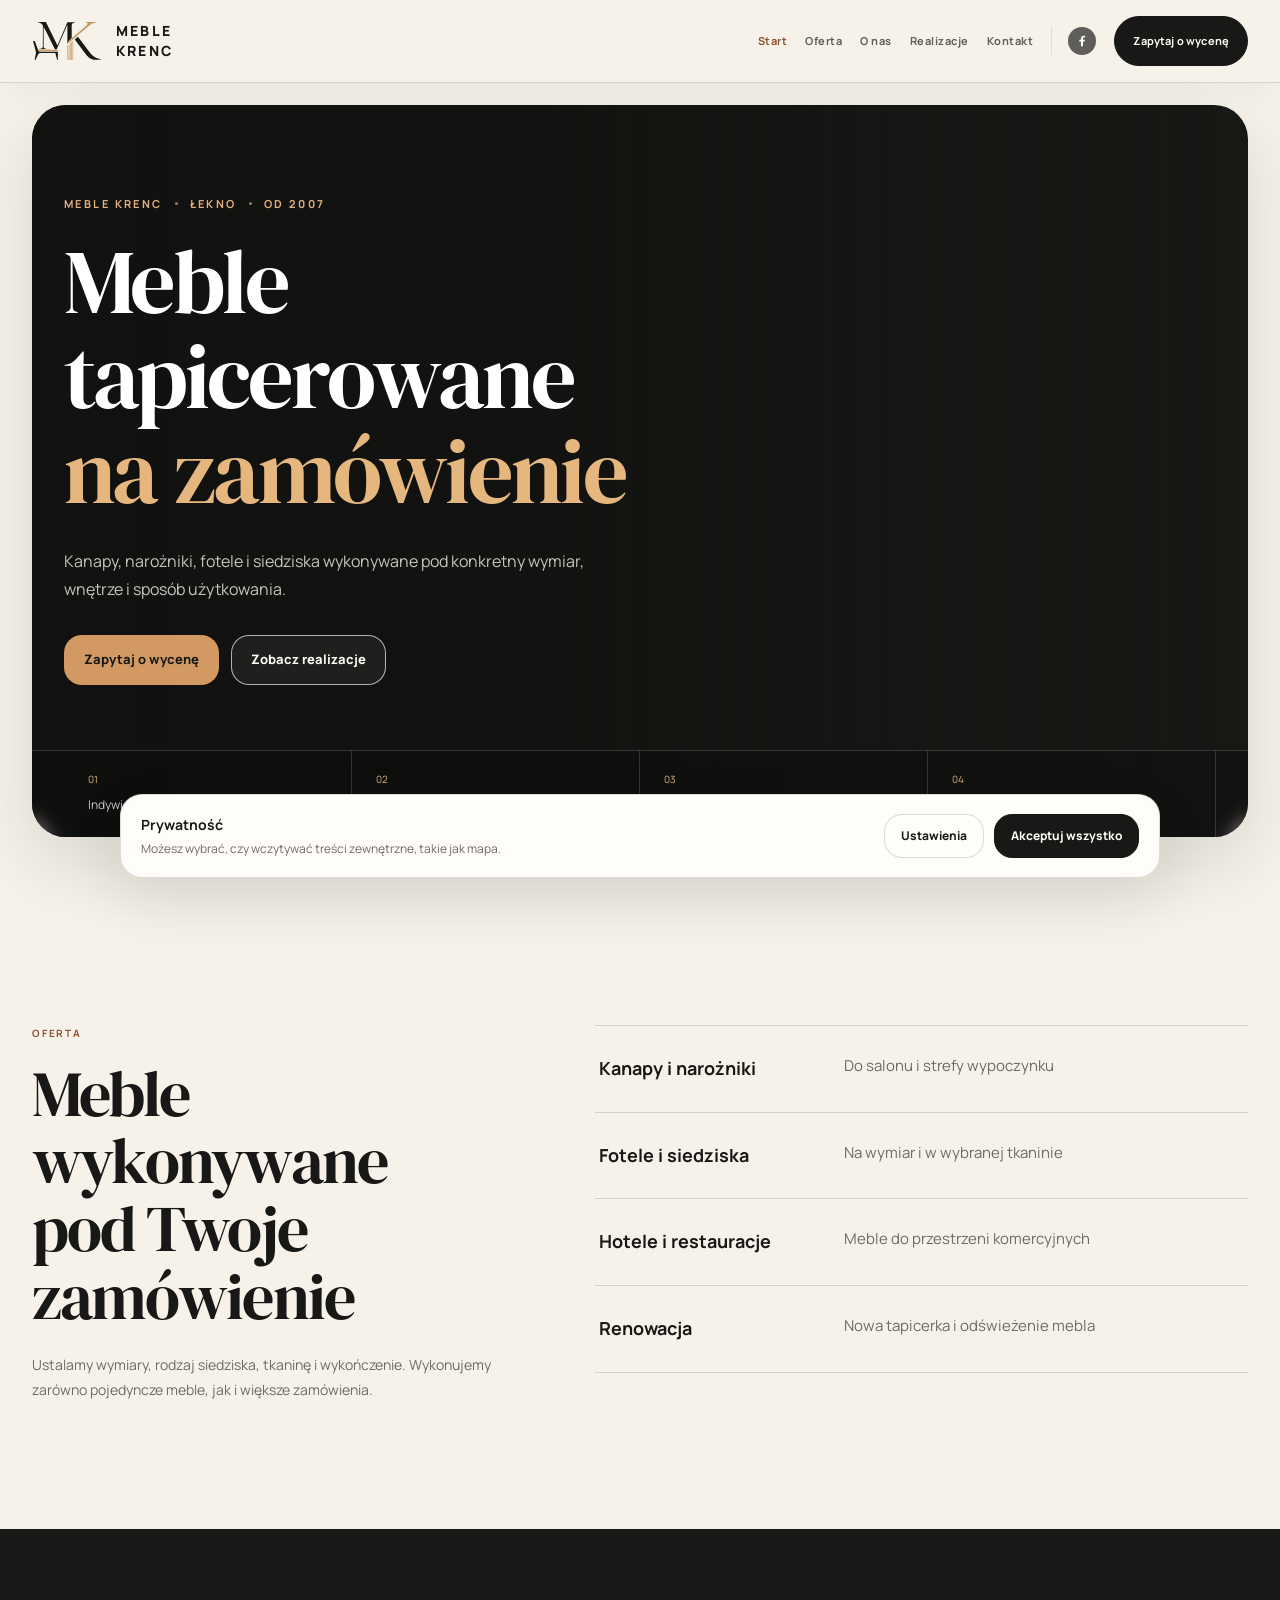
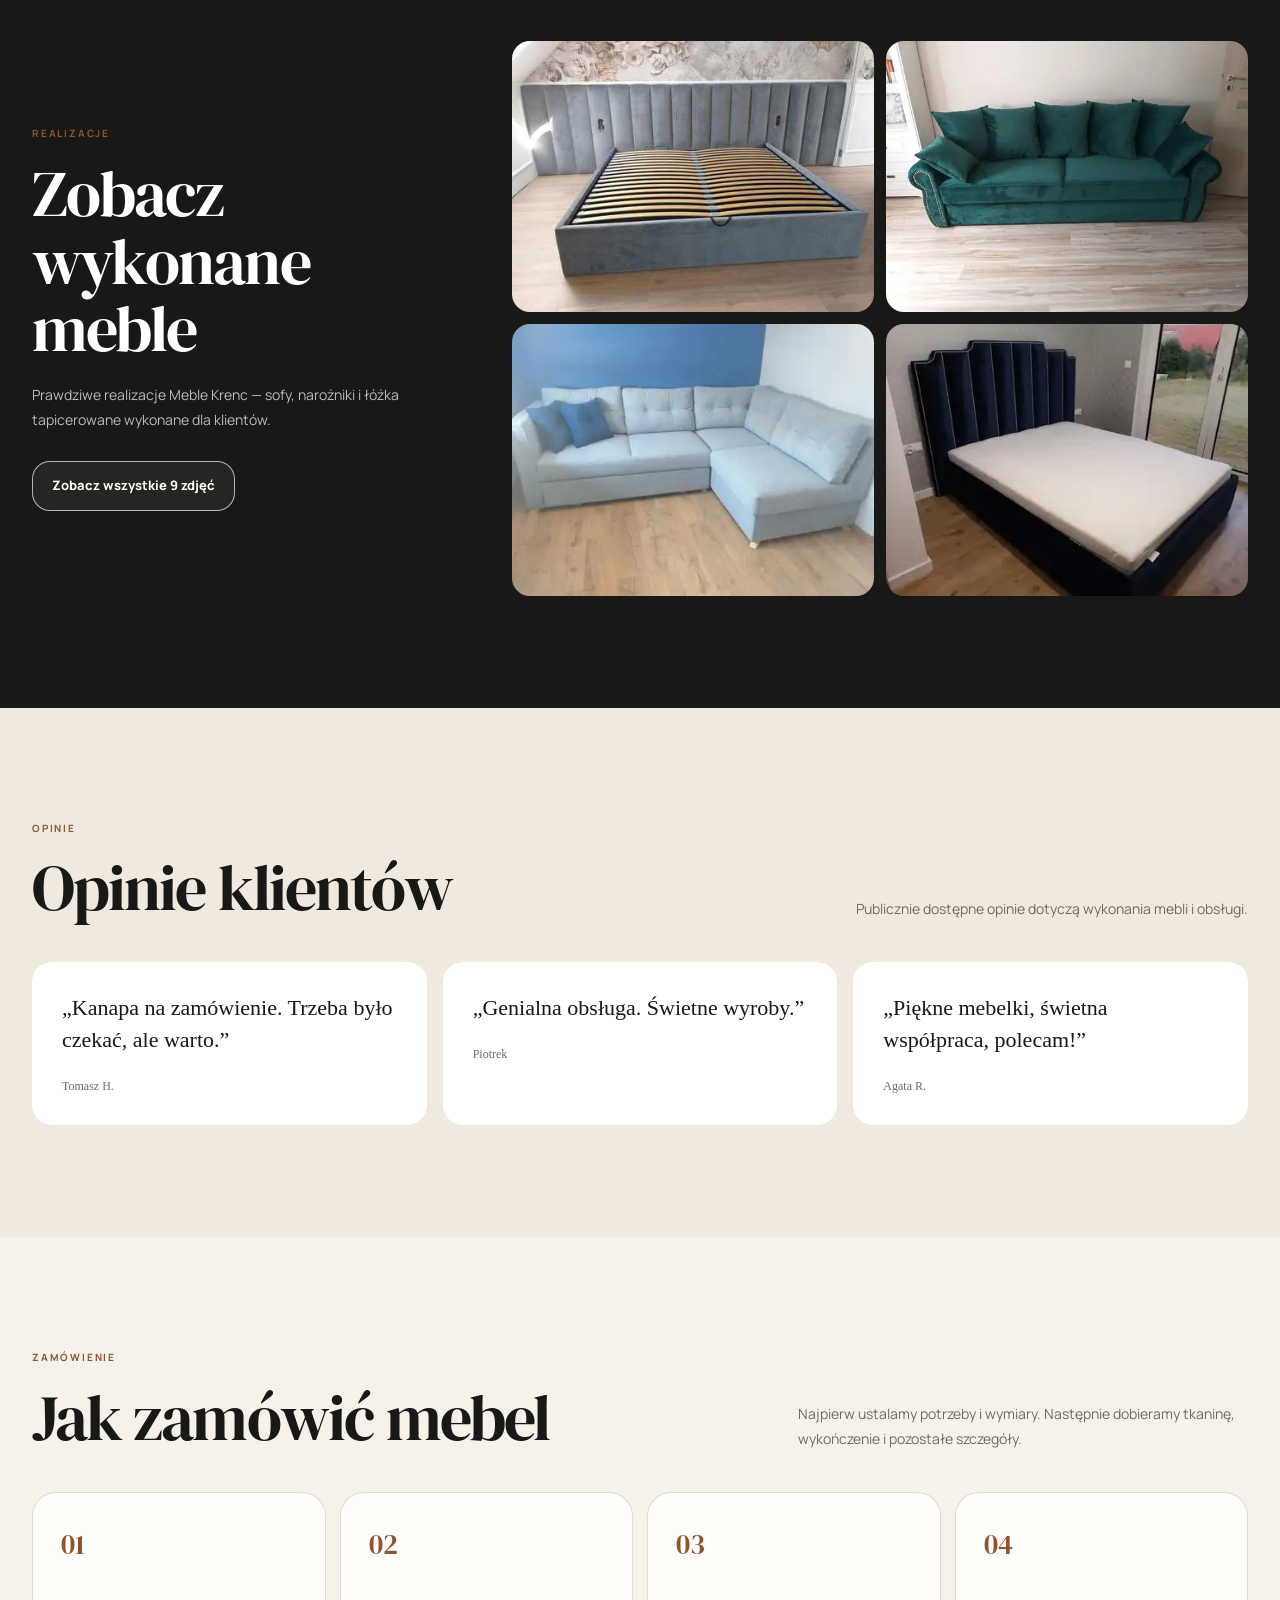
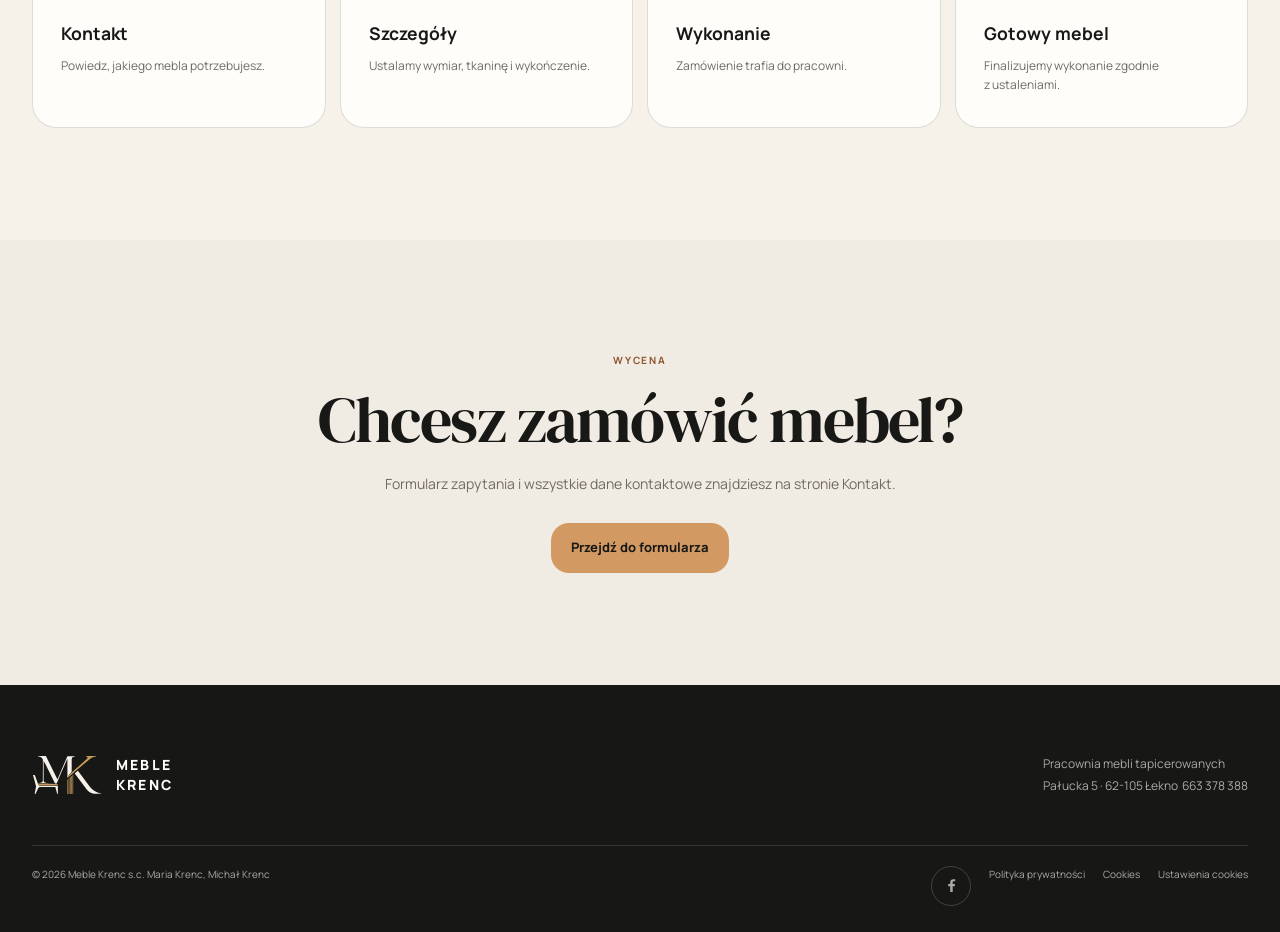
==== commit bf055be6: "Remove deleted realization from homepage preview" ====
--- a/index.html
+++ b/index.html
@@ -10,7 +10,7 @@
   <link rel="stylesheet" href="site.css" />
   <link rel="stylesheet" href="home-v5.css" />
   <link rel="stylesheet" href="site-v3.css" />
-  <link rel="stylesheet" href="site-v4.css" />
+  <link rel="stylesheet" href="site-v4.css?v=11" />
   <style>
     .page-home .mk5-preview-grid{display:grid;grid-template-columns:repeat(2,minmax(0,1fr));gap:12px}
     .page-home .mk5-preview-photo{aspect-ratio:4/3;border-radius:18px;background:#2b2b27;overflow:hidden}
@@ -18,7 +18,7 @@
     @media(max-width:760px){.page-home .mk5-preview-grid{grid-template-columns:1fr 1fr;gap:8px}.page-home .mk5-preview-photo{border-radius:14px}}
   </style>
   <script type="application/ld+json">{"@context":"https://schema.org","@type":"LocalBusiness","name":"Meble Krenc","telephone":"+48663378388","address":{"@type":"PostalAddress","streetAddress":"Pałucka 5","postalCode":"62-105","addressLocality":"Łekno","addressCountry":"PL"},"sameAs":["https://www.facebook.com/MebleKrenc/"]}</script>
-  <script defer src="site.js?v=9"></script>
+  <script defer src="site.js?v=10"></script>
 </head>
 <body class="page-home" data-page="home">
 <a class="skip-link" href="#main-content">Przejdź do treści</a>
@@ -26,12 +26,12 @@
 <main id="main-content">
 <section class="mk5-hero"><div class="container"><div class="mk5-hero-shell"><div class="mk5-hero-bg"></div><div class="container"><div class="mk5-hero-content reveal"><p class="mk5-kicker">MEBLE KRENC <span>ŁEKNO</span> <span>OD 2007</span></p><h1>Meble tapicerowane<span>na zamówienie</span></h1><p class="mk5-lead">Kanapy, narożniki, fotele i siedziska wykonywane pod konkretny wymiar, wnętrze i sposób użytkowania.</p><div class="mk5-actions"><a class="mk5-btn mk5-btn-primary" href="kontakt.html">Zapytaj o wycenę</a><a class="mk5-btn mk5-btn-ghost" href="realizacje.html">Zobacz realizacje</a></div></div></div><div class="mk5-hero-bottom"><div class="container mk5-trust"><div class="mk5-trust-item"><small>01</small><span>Indywidualny wymiar</span></div><div class="mk5-trust-item"><small>02</small><span>Dobór materiałów</span></div><div class="mk5-trust-item"><small>03</small><span>Pracownia w Łeknie</span></div><div class="mk5-trust-item"><small>04</small><span>Od 2007 roku</span></div></div></div></div></div></section>
 <section class="mk5-section"><div class="container mk5-services"><div class="mk5-intro-copy"><p class="mk5-eyebrow">OFERTA</p><h2 class="mk5-title">Meble wykonywane pod Twoje zamówienie</h2><p class="mk5-copy">Ustalamy wymiary, rodzaj siedziska, tkaninę i wykończenie. Wykonujemy zarówno pojedyncze meble, jak i większe zamówienia.</p></div><div class="mk5-service-list"><a href="oferta.html#dom"><b>Kanapy i narożniki</b><span>Do salonu i strefy wypoczynku</span></a><a href="oferta.html#dom"><b>Fotele i siedziska</b><span>Na wymiar i w wybranej tkaninie</span></a><a href="oferta.html#biznes"><b>Hotele i restauracje</b><span>Meble do przestrzeni komercyjnych</span></a><a href="oferta.html#renowacja"><b>Renowacja</b><span>Nowa tapicerka i odświeżenie mebla</span></a></div></div></section>
-<section class="mk5-section mk5-dark"><div class="container mk5-showcase-grid"><div class="mk5-showcase-copy"><p class="mk5-eyebrow">REALIZACJE</p><h2 class="mk5-title">Zobacz wykonane meble</h2><p class="mk5-copy">Prawdziwe realizacje Meble Krenc — sofy, narożniki i łóżka tapicerowane wykonane dla klientów.</p><a class="mk5-btn mk5-btn-ghost" href="realizacje.html">Zobacz wszystkie 10 zdjęć</a></div><div class="mk5-preview-grid" aria-label="Wybrane realizacje Meble Krenc"><div class="mk5-preview-photo"><img src="assets/realizacja-01.svg?v=5" alt="Pikowana sofa" loading="lazy" /></div><div class="mk5-preview-photo"><img src="assets/realizacja-02.svg?v=5" alt="Łóżko tapicerowane" loading="lazy" /></div><div class="mk5-preview-photo"><img src="assets/realizacja-05.svg?v=5" alt="Jasny narożnik" loading="lazy" /></div><div class="mk5-preview-photo"><img src="assets/realizacja-08.svg?v=5" alt="Łóżko z dekoracyjnym zagłówkiem" loading="lazy" /></div></div></div></section>
+<section class="mk5-section mk5-dark"><div class="container mk5-showcase-grid"><div class="mk5-showcase-copy"><p class="mk5-eyebrow">REALIZACJE</p><h2 class="mk5-title">Zobacz wykonane meble</h2><p class="mk5-copy">Prawdziwe realizacje Meble Krenc — sofy, narożniki i łóżka tapicerowane wykonane dla klientów.</p><a class="mk5-btn mk5-btn-ghost" href="realizacje.html">Zobacz wszystkie 9 zdjęć</a></div><div class="mk5-preview-grid" aria-label="Wybrane realizacje Meble Krenc"><div class="mk5-preview-photo"><img src="assets/realizacja-02.svg?v=10" alt="Łóżko tapicerowane" loading="lazy" /></div><div class="mk5-preview-photo"><img src="assets/realizacja-04.svg?v=10" alt="Zielona sofa klasyczna" loading="lazy" /></div><div class="mk5-preview-photo"><img src="assets/realizacja-05.svg?v=10" alt="Jasny narożnik" loading="lazy" /></div><div class="mk5-preview-photo"><img src="assets/realizacja-08.svg?v=10" alt="Łóżko z dekoracyjnym zagłówkiem" loading="lazy" /></div></div></div></section>
 <section class="mk5-section mk5-reviews"><div class="container"><div class="mk5-process-head"><div><p class="mk5-eyebrow">OPINIE</p><h2 class="mk5-title">Opinie klientów</h2></div><p class="mk5-copy">Publicznie dostępne opinie dotyczą wykonania mebli i obsługi.</p></div><div class="mk5-review-grid"><blockquote>„Kanapa na zamówienie. Trzeba było czekać, ale warto.”<cite>Tomasz H.</cite></blockquote><blockquote>„Genialna obsługa. Świetne wyroby.”<cite>Piotrek</cite></blockquote><blockquote>„Piękne mebelki, świetna współpraca, polecam!”<cite>Agata R.</cite></blockquote></div></div></section>
 <section class="mk5-section mk5-process"><div class="container"><div class="mk5-process-head"><div><p class="mk5-eyebrow">ZAMÓWIENIE</p><h2 class="mk5-title">Jak zamówić mebel</h2></div><p class="mk5-copy">Najpierw ustalamy potrzeby i wymiary. Następnie dobieramy tkaninę, wykończenie i pozostałe szczegóły.</p></div><div class="mk5-steps"><article class="mk5-step"><strong>01</strong><h3>Kontakt</h3><p>Powiedz, jakiego mebla potrzebujesz.</p></article><article class="mk5-step"><strong>02</strong><h3>Szczegóły</h3><p>Ustalamy wymiar, tkaninę i wykończenie.</p></article><article class="mk5-step"><strong>03</strong><h3>Wykonanie</h3><p>Zamówienie trafia do pracowni.</p></article><article class="mk5-step"><strong>04</strong><h3>Gotowy mebel</h3><p>Finalizujemy wykonanie zgodnie z ustaleniami.</p></article></div></div></section>
 <section class="mk5-section mk5-quick-contact"><div class="container"><div class="mk5-contact-cta"><p class="mk5-eyebrow">WYCENA</p><h2 class="mk5-title">Chcesz zamówić mebel?</h2><p class="mk5-copy">Formularz zapytania i wszystkie dane kontaktowe znajdziesz na stronie Kontakt.</p><a class="mk5-btn mk5-btn-primary" href="kontakt.html">Przejdź do formularza</a></div></div></section>
 </main>
-<footer class="site-footer"><div class="container footer-main"><a class="brand footer-brand" href="index.html"><img class="logo-symbol" src="assets/logo-light.svg" alt="" /><span class="brand-name">meble<em>krenc</em></span></a><p>Pracownia mebli tapicerowanych<br />Pałucka 5 · 62-105 Łekno · 663 378 388</p></div><div class="container footer-bottom"><span>© <span data-year></span> Meble Krenc s.c. Maria Krenc, Michał Krenc</span><span class="footer-legal"><a class="footer-social" href="https://www.facebook.com/MebleKrenc/" target="_blank" rel="noreferrer" aria-label="Facebook Meble Krenc"></a><a href="polityka-prywatnosci.html">Polityka prywatności</a><a href="cookies.html">Cookies</a><a href="ustawienia-cookies.html" data-cookie-open>Ustawienia cookies</a></span></div></footer>
+<footer class="site-footer"><div class="container footer-main"><a class="brand footer-brand" href="index.html"><img class="logo-symbol" src="assets/logo-light.svg" alt="" /><span class="brand-name">meble<em>krenc</em></span></a><p>Pracownia mebli tapicerowanych<br />Pałucka 5 · 62-105 Łekno&nbsp;&nbsp;663 378 388</p></div><div class="container footer-bottom"><span>© <span data-year></span> Meble Krenc s.c. Maria Krenc, Michał Krenc</span><span class="footer-legal"><a class="footer-social" href="https://www.facebook.com/MebleKrenc/" target="_blank" rel="noreferrer" aria-label="Facebook Meble Krenc"></a><a href="polityka-prywatnosci.html">Polityka prywatności</a><a href="cookies.html">Cookies</a><a href="ustawienia-cookies.html" data-cookie-open>Ustawienia cookies</a></span></div></footer>
 <div class="cookie-banner" id="cookie-banner" hidden><div class="cookie-copy"><strong>Prywatność</strong><p></p></div><div class="cookie-actions"></div></div><div class="cookie-modal" id="cookie-modal" hidden></div>
 </body>
 </html>
--- a/site-v4.css
+++ b/site-v4.css
@@ -3,9 +3,10 @@
 html,body{overflow-x:hidden}
 html.menu-open,body.menu-open{overflow:hidden!important;height:100%!important;overscroll-behavior:none!important}
 h1,h2,h3,.display-title{text-wrap:balance}p{text-wrap:pretty}.container{width:min(1240px,calc(100% - 64px))}.mk5-topbar{display:none!important}
+.site-header{position:fixed!important;top:0!important;right:0!important;left:0!important;z-index:1000!important;transform:none!important;visibility:visible!important;will-change:auto!important}.site-header.is-scrolled{box-shadow:0 8px 30px rgba(24,24,22,.08)}
 .brand{display:inline-flex!important;align-items:center!important;gap:14px!important}.logo-symbol,.page-home .logo-symbol{width:70px!important;height:44px!important;max-height:44px!important;flex:0 0 70px!important;object-fit:contain!important;filter:none!important}.brand .brand-name{display:inline-flex!important;gap:.42em!important;color:var(--mk4-ink)!important;font-size:14px!important;line-height:1!important;font-weight:800!important;letter-spacing:.16em!important;text-transform:uppercase!important}.brand .brand-name em{color:inherit!important;font:inherit!important;letter-spacing:inherit!important}.brand .brand-name::before{display:none!important}
 .site-nav{gap:18px!important}.social-nav-link{display:inline-flex!important;align-items:center!important;gap:9px!important;color:var(--mk4-ink)!important;font-size:12px!important;font-weight:750!important}.social-nav-icon{width:28px;height:28px;display:grid;place-items:center;border-radius:50%;background:var(--mk4-ink);color:#fff;flex:0 0 28px}.social-nav-icon svg{width:14px!important;height:14px!important;display:block!important}.social-nav-text{display:none}.footer-social{width:40px!important;height:40px!important;display:inline-grid!important;place-items:center!important;border:1px solid rgba(255,255,255,.18)!important;border-radius:50%!important;font-size:0!important}.footer-social svg{width:17px!important;height:17px!important}.icon-svg{width:17px;height:17px;display:inline-block;stroke:currentColor;fill:none;stroke-width:1.8;stroke-linecap:round;stroke-linejoin:round}
 .menu-toggle{width:50px!important;height:50px!important;padding:0!important;border:0!important;border-radius:16px!important;background:#fffdf9!important;box-shadow:inset 0 0 0 1px var(--mk4-line);display:none;place-items:center;position:relative;color:var(--mk4-ink)!important}.menu-icon{width:24px;height:24px;overflow:visible}.menu-line{fill:none;stroke:currentColor;stroke-width:1.8;stroke-linecap:round;transform-box:fill-box;transform-origin:center;transition:transform .22s ease,opacity .16s ease}.menu-toggle[aria-expanded=true] .menu-line-top{transform:translateY(5px) rotate(45deg)}.menu-toggle[aria-expanded=true] .menu-line-mid{opacity:0;transform:scaleX(.25)}.menu-toggle[aria-expanded=true] .menu-line-bottom{transform:translateY(-5px) rotate(-45deg)}
 .button,.mk5-btn,.nav-pill,.cookie-actions button,.cookie-actions a,.cookie-panel-actions button{border-radius:var(--mk4-radius)!important}.button,.mk5-btn,.nav-pill{min-height:50px!important;padding:13px 19px!important;display:inline-flex!important;align-items:center!important;justify-content:center!important;text-align:center!important}.eyebrow,.section-label,.mk5-eyebrow{margin-bottom:18px!important}.inner-hero h1,.display-title,.page-home .mk5-title,.page-home .mk5-hero h1{line-height:1.06!important;letter-spacing:-.03em!important}.inner-hero{padding:124px 0 82px!important}.inner-hero-grid{gap:clamp(40px,7vw,92px)!important}.inner-hero-intro{max-width:540px!important;font-size:16px!important;line-height:1.85!important}.section{padding-block:104px!important}.dark,.values,.portfolio-social{color:#fffdf9!important;background:var(--mk4-ink)!important}.footer-to-top{display:none!important}.site-footer .footer-main{grid-template-columns:minmax(220px,.9fr) 1.2fr!important;gap:54px!important}.site-footer .footer-main>p{justify-self:end}.site-footer .brand-name,.site-footer .brand-name em{color:#fffdf9!important}.contact-form{display:grid!important;grid-template-columns:1fr!important;gap:24px!important}.form-field{display:grid!important;grid-template-columns:1fr!important;gap:9px!important}.form-field label{display:block!important;margin:0!important}.form-field input,.form-field select,.form-field textarea{display:block!important;width:100%!important;min-width:0!important;box-sizing:border-box!important;margin:0!important}.form-help{margin:4px 0 10px!important;line-height:1.75!important}.page-home .mk5-kicker{display:flex;flex-wrap:wrap;gap:0 12px}.page-home .mk5-kicker span{position:relative}.page-home .mk5-kicker span:before{content:"";display:inline-block;width:3px;height:3px;margin:0 12px 3px 0;border-radius:50%;background:currentColor;opacity:.65}.page-home .mk5-contact-cta{max-width:760px;margin:0 auto;text-align:center}.page-home .mk5-contact-cta .mk5-copy{max-width:560px;margin:18px auto 26px}
 .cookie-banner{position:fixed;z-index:9998;left:22px;right:22px;bottom:22px;display:flex;align-items:center;justify-content:space-between;gap:26px;max-width:1040px;margin:0 auto;padding:18px 20px;border:1px solid rgba(24,24,22,.14);border-radius:22px;background:rgba(255,253,249,.96);box-shadow:0 18px 60px rgba(24,24,22,.18);backdrop-filter:blur(14px)}.cookie-banner[hidden]{display:none!important}.cookie-copy{display:grid;gap:4px}.cookie-copy strong{font-size:14px}.cookie-copy p{margin:0;color:var(--mk4-muted);font-size:12px;line-height:1.55}.cookie-actions{display:flex;align-items:center;gap:10px;flex:0 0 auto}.cookie-actions button{min-height:44px;padding:10px 16px;border:1px solid var(--mk4-line);font:inherit;font-size:12px;font-weight:750;cursor:pointer}.cookie-settings{color:var(--mk4-ink);background:transparent}.cookie-accept{color:#fff;background:var(--mk4-ink)!important;border-color:var(--mk4-ink)!important}.cookie-modal{position:fixed;z-index:9999;inset:0;display:grid;place-items:center;padding:24px;background:rgba(15,15,14,.56);backdrop-filter:blur(6px)}.cookie-modal[hidden]{display:none!important}.cookie-panel{width:min(560px,100%);padding:26px;border-radius:26px;background:var(--mk4-card);box-shadow:0 28px 80px rgba(0,0,0,.28)}.cookie-panel-head{display:flex;align-items:flex-start;justify-content:space-between;gap:20px;margin-bottom:22px}.cookie-kicker{display:block;margin-bottom:7px;color:var(--mk4-gold);font-size:10px;font-weight:800;letter-spacing:.16em;text-transform:uppercase}.cookie-panel h2{margin:0;font-size:clamp(34px,5vw,48px);line-height:1}.cookie-close-x{width:40px;height:40px;border:1px solid var(--mk4-line);border-radius:50%;background:transparent;color:var(--mk4-ink);font-size:25px;line-height:1;cursor:pointer}.cookie-options{display:grid;border-top:1px solid var(--mk4-line)}.cookie-option{display:flex!important;align-items:center;justify-content:space-between;gap:22px;padding:18px 2px;border-bottom:1px solid var(--mk4-line);cursor:pointer}.cookie-option span{display:grid;gap:4px}.cookie-option strong{font-size:14px}.cookie-option small{color:var(--mk4-muted);font-size:12px;line-height:1.5}.cookie-option input{width:22px;height:22px;accent-color:var(--mk4-gold);flex:0 0 auto}.cookie-panel-actions{display:flex;justify-content:flex-end;gap:10px;margin-top:24px}.cookie-panel-actions .button{min-height:46px!important;font-size:12px!important}
-@media(max-width:760px){.container{width:min(100% - 32px,1240px)!important}.nav-wrap{min-height:72px!important}.logo-symbol,.page-home .logo-symbol{width:58px!important;height:38px!important;flex-basis:58px!important}.brand .brand-name{font-size:12px!important;letter-spacing:.11em!important}.menu-toggle{display:grid!important}.site-nav.is-open{overflow-y:auto!important;overscroll-behavior:contain!important;-webkit-overflow-scrolling:touch!important}.site-nav{padding:28px 16px 32px!important}.site-nav>a:not(.nav-pill):not(.social-nav-link){font-size:23px!important;line-height:1.2!important;padding:22px 0!important}.site-nav .social-nav-link{width:auto!important;height:52px!important;margin:18px 0 8px!important;padding:0!important;border:0!important;background:transparent!important;color:var(--mk4-ink)!important;justify-content:flex-start!important}.site-nav .social-nav-icon{width:36px!important;height:36px!important;flex-basis:36px!important;background:var(--mk4-ink)!important;color:#fff!important}.site-nav .social-nav-icon svg{width:16px!important;height:16px!important}.site-nav .social-nav-text{display:inline!important;font-size:16px!important}.site-nav .nav-pill{width:100%!important;margin-top:14px!important}.section{padding-block:76px!important}.inner-hero{padding:92px 0 58px!important}.inner-hero-grid{gap:28px!important}.inner-hero h1,.legal-aside h1{font-size:clamp(45px,12.5vw,60px)!important;line-height:1.07!important}.inner-hero-intro{font-size:14px!important;line-height:1.75!important}.display-title,.about-copy h2,.contact-info h2,.values h2,.portfolio-feature-copy h2,.portfolio-social h2{font-size:clamp(39px,10.8vw,53px)!important;line-height:1.08!important}.page-home .mk5-hero-shell{min-height:0!important}.page-home .mk5-hero-content{width:100%!important;min-height:0!important;padding:76px 0 44px!important}.page-home .mk5-hero-bottom{position:relative!important;inset:auto!important}.page-home .mk5-hero h1{font-size:clamp(43px,11.8vw,58px)!important;line-height:1.04!important}.page-home .mk5-hero h1 span{margin-top:2px}.page-home .mk5-kicker{font-size:9px!important;letter-spacing:.14em!important;line-height:1.6!important;margin-bottom:15px!important}.page-home .mk5-kicker span:before{width:2px;height:2px;margin:0 9px 2px 0}.page-home .mk5-lead{font-size:14px!important;line-height:1.72!important;margin-top:20px!important}.page-home .mk5-actions{flex-direction:column!important;align-items:stretch!important;max-width:330px!important}.page-home .mk5-btn{width:100%!important}.page-home .mk5-section{padding-block:72px!important}.page-home .mk5-title{font-size:clamp(39px,10.8vw,53px)!important;line-height:1.08!important}.page-home .mk5-contact-cta .mk5-btn{width:100%!important;max-width:330px!important}.contact-form{gap:22px!important}.contact-form .button{width:100%!important;margin-top:8px!important}.site-footer .footer-main{grid-template-columns:1fr!important;gap:24px!important;padding:48px 0 30px!important}.site-footer .footer-main>p{justify-self:start;margin:0!important}.cookie-banner{left:12px;right:12px;bottom:12px;align-items:stretch;flex-direction:column;gap:14px;padding:16px}.cookie-actions{display:grid;grid-template-columns:1fr 1fr;width:100%}.cookie-actions button{width:100%}.cookie-modal{padding:12px}.cookie-panel{padding:20px;border-radius:22px}.cookie-panel-actions{display:grid;grid-template-columns:1fr}.cookie-panel-actions .button{width:100%!important}}
+@media(max-width:760px){.container{width:min(100% - 32px,1240px)!important}.nav-wrap{min-height:72px!important}.site-header{position:fixed!important;top:0!important}.logo-symbol,.page-home .logo-symbol{width:58px!important;height:38px!important;flex-basis:58px!important}.brand .brand-name{font-size:12px!important;letter-spacing:.11em!important}.menu-toggle{display:grid!important}.site-nav.is-open{overflow-y:auto!important;overscroll-behavior:contain!important;-webkit-overflow-scrolling:touch!important}.site-nav{padding:28px 16px 32px!important}.site-nav>a:not(.nav-pill):not(.social-nav-link){font-size:23px!important;line-height:1.2!important;padding:22px 0!important}.site-nav .social-nav-link{width:auto!important;height:52px!important;margin:18px 0 8px!important;padding:0!important;border:0!important;background:transparent!important;color:var(--mk4-ink)!important;justify-content:flex-start!important}.site-nav .social-nav-icon{width:36px!important;height:36px!important;flex-basis:36px!important;background:var(--mk4-ink)!important;color:#fff!important}.site-nav .social-nav-icon svg{width:16px!important;height:16px!important}.site-nav .social-nav-text{display:inline!important;font-size:16px!important}.site-nav .nav-pill{width:100%!important;margin-top:14px!important}.section{padding-block:76px!important}.inner-hero{padding:92px 0 58px!important}.inner-hero-grid{gap:28px!important}.inner-hero h1,.legal-aside h1{font-size:clamp(45px,12.5vw,60px)!important;line-height:1.07!important}.inner-hero-intro{font-size:14px!important;line-height:1.75!important}.display-title,.about-copy h2,.contact-info h2,.values h2,.portfolio-feature-copy h2,.portfolio-social h2{font-size:clamp(39px,10.8vw,53px)!important;line-height:1.08!important}.page-home .mk5-hero-shell{min-height:0!important}.page-home .mk5-hero-content{width:100%!important;min-height:0!important;padding:76px 0 44px!important}.page-home .mk5-hero-bottom{position:relative!important;inset:auto!important}.page-home .mk5-hero h1{font-size:clamp(43px,11.8vw,58px)!important;line-height:1.04!important}.page-home .mk5-hero h1 span{margin-top:2px}.page-home .mk5-kicker{font-size:9px!important;letter-spacing:.14em!important;line-height:1.6!important;margin-bottom:15px!important}.page-home .mk5-kicker span:before{width:2px;height:2px;margin:0 9px 2px 0}.page-home .mk5-lead{font-size:14px!important;line-height:1.72!important;margin-top:20px!important}.page-home .mk5-actions{flex-direction:column!important;align-items:stretch!important;max-width:330px!important}.page-home .mk5-btn{width:100%!important}.page-home .mk5-section{padding-block:72px!important}.page-home .mk5-title{font-size:clamp(39px,10.8vw,53px)!important;line-height:1.08!important}.page-home .mk5-contact-cta .mk5-btn{width:100%!important;max-width:330px!important}.contact-form{gap:22px!important}.contact-form .button{width:100%!important;margin-top:8px!important}.site-footer .footer-main{grid-template-columns:1fr!important;gap:24px!important;padding:48px 0 30px!important}.site-footer .footer-main>p{justify-self:start;margin:0!important}.cookie-banner{left:12px;right:12px;bottom:12px;align-items:stretch;flex-direction:column;gap:14px;padding:16px}.cookie-actions{display:grid;grid-template-columns:1fr 1fr;width:100%}.cookie-actions button{width:100%}.cookie-modal{padding:12px}.cookie-panel{padding:20px;border-radius:22px}.cookie-panel-actions{display:grid;grid-template-columns:1fr}.cookie-panel-actions .button{width:100%!important}}
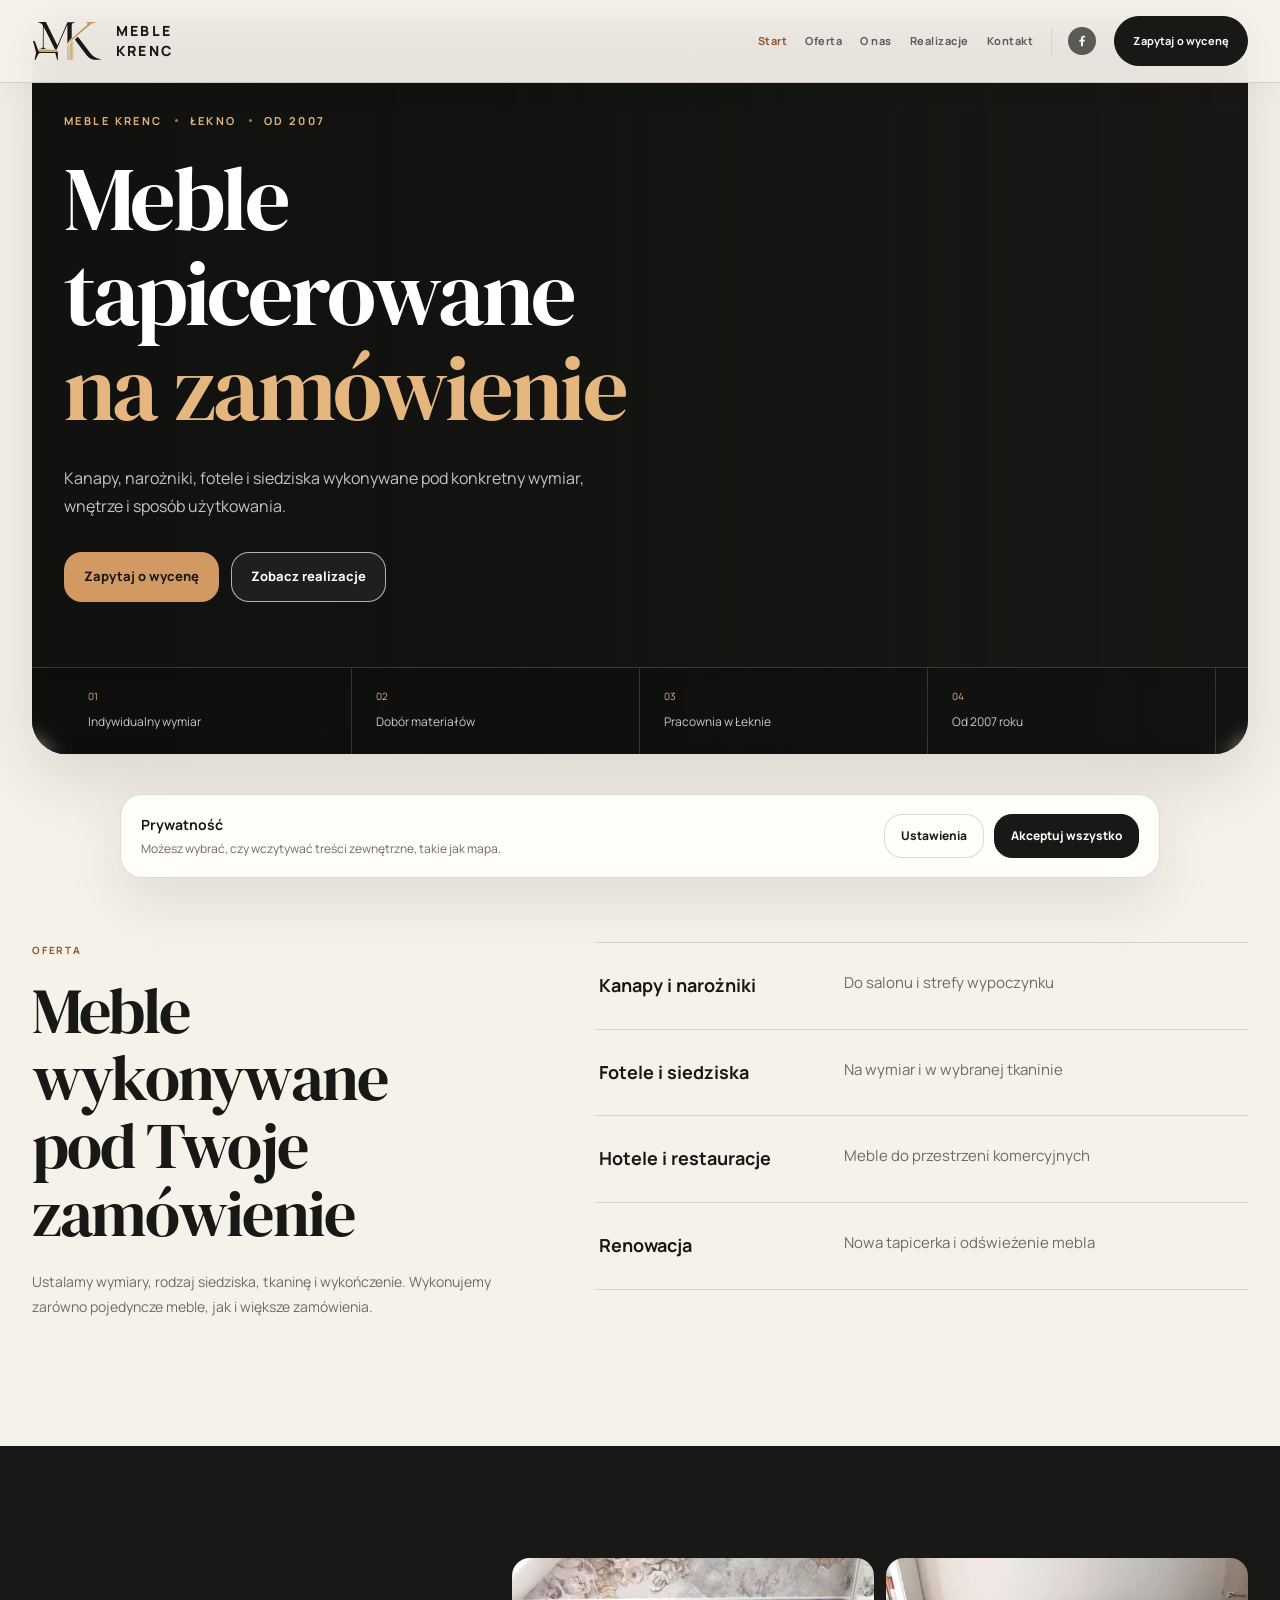
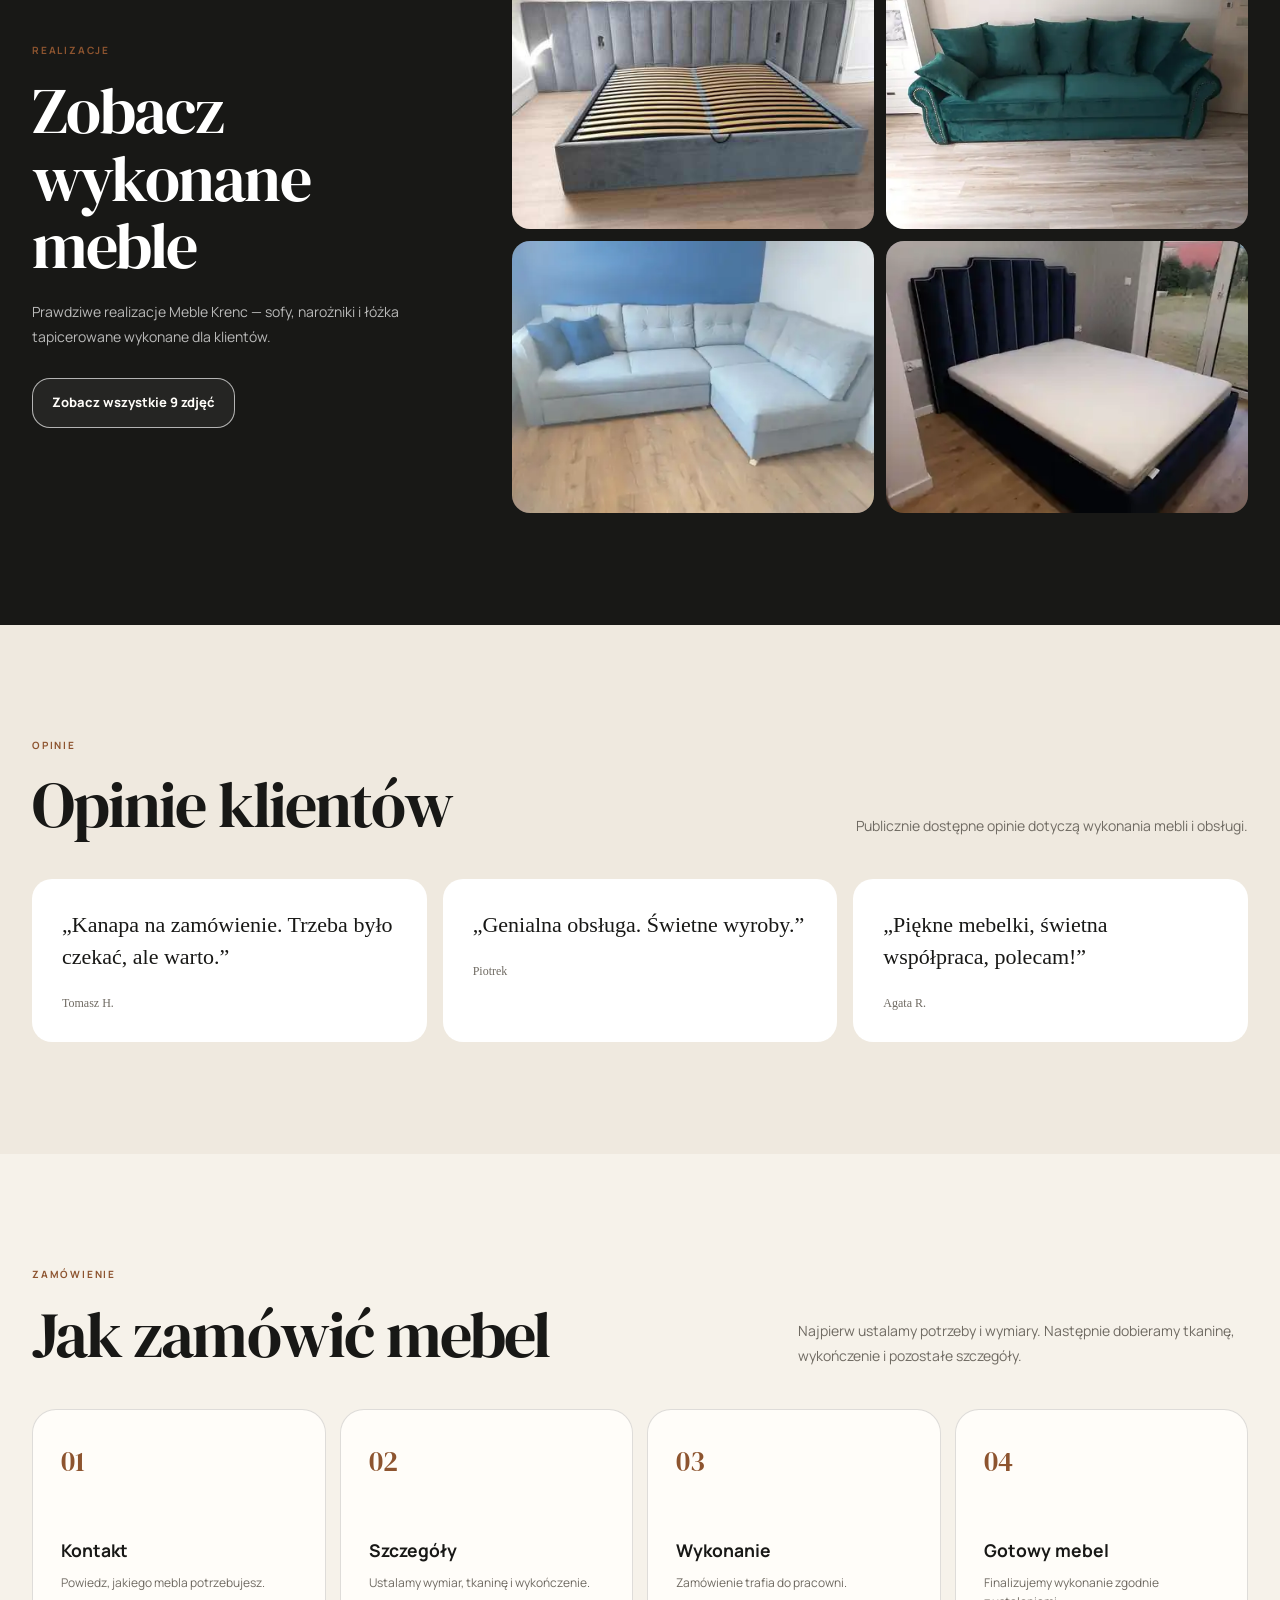
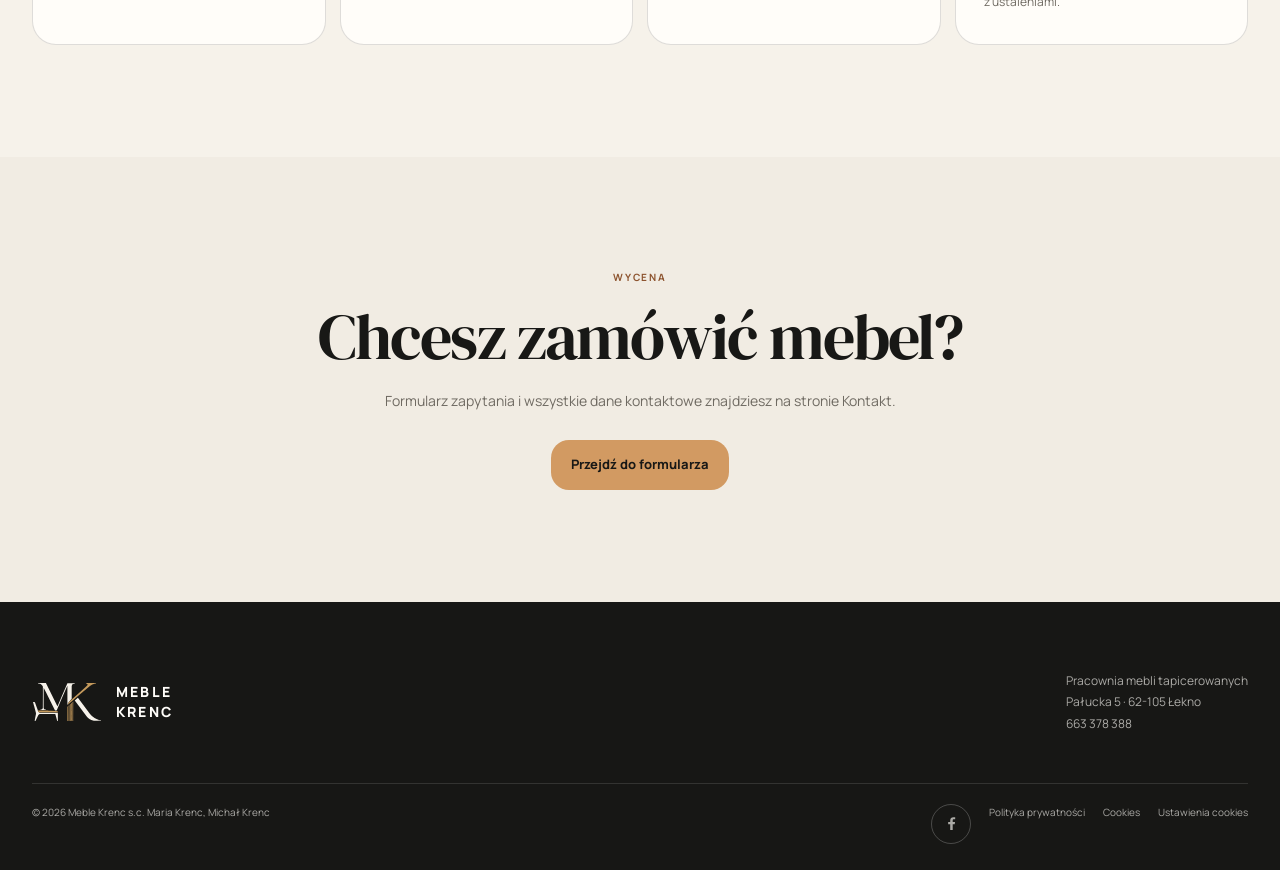
==== commit 365d5dff: "Force sticky header on homepage and refresh shared assets" ====
--- a/index.html
+++ b/index.html
@@ -10,15 +10,16 @@
   <link rel="stylesheet" href="site.css" />
   <link rel="stylesheet" href="home-v5.css" />
   <link rel="stylesheet" href="site-v3.css" />
-  <link rel="stylesheet" href="site-v4.css?v=11" />
+  <link rel="stylesheet" href="site-v4.css?v=13" />
   <style>
+    .page-home .site-header{position:fixed!important;top:0!important;left:0!important;right:0!important;z-index:10000!important;transform:none!important;visibility:visible!important}
     .page-home .mk5-preview-grid{display:grid;grid-template-columns:repeat(2,minmax(0,1fr));gap:12px}
     .page-home .mk5-preview-photo{aspect-ratio:4/3;border-radius:18px;background:#2b2b27;overflow:hidden}
     .page-home .mk5-preview-photo img{width:100%;height:100%;display:block;object-fit:cover}
-    @media(max-width:760px){.page-home .mk5-preview-grid{grid-template-columns:1fr 1fr;gap:8px}.page-home .mk5-preview-photo{border-radius:14px}}
+    @media(max-width:760px){.page-home .site-header{position:fixed!important;top:0!important}.page-home .mk5-preview-grid{grid-template-columns:1fr 1fr;gap:8px}.page-home .mk5-preview-photo{border-radius:14px}}
   </style>
   <script type="application/ld+json">{"@context":"https://schema.org","@type":"LocalBusiness","name":"Meble Krenc","telephone":"+48663378388","address":{"@type":"PostalAddress","streetAddress":"Pałucka 5","postalCode":"62-105","addressLocality":"Łekno","addressCountry":"PL"},"sameAs":["https://www.facebook.com/MebleKrenc/"]}</script>
-  <script defer src="site.js?v=10"></script>
+  <script defer src="site.js?v=13"></script>
 </head>
 <body class="page-home" data-page="home">
 <a class="skip-link" href="#main-content">Przejdź do treści</a>
@@ -31,7 +32,7 @@
 <section class="mk5-section mk5-process"><div class="container"><div class="mk5-process-head"><div><p class="mk5-eyebrow">ZAMÓWIENIE</p><h2 class="mk5-title">Jak zamówić mebel</h2></div><p class="mk5-copy">Najpierw ustalamy potrzeby i wymiary. Następnie dobieramy tkaninę, wykończenie i pozostałe szczegóły.</p></div><div class="mk5-steps"><article class="mk5-step"><strong>01</strong><h3>Kontakt</h3><p>Powiedz, jakiego mebla potrzebujesz.</p></article><article class="mk5-step"><strong>02</strong><h3>Szczegóły</h3><p>Ustalamy wymiar, tkaninę i wykończenie.</p></article><article class="mk5-step"><strong>03</strong><h3>Wykonanie</h3><p>Zamówienie trafia do pracowni.</p></article><article class="mk5-step"><strong>04</strong><h3>Gotowy mebel</h3><p>Finalizujemy wykonanie zgodnie z ustaleniami.</p></article></div></div></section>
 <section class="mk5-section mk5-quick-contact"><div class="container"><div class="mk5-contact-cta"><p class="mk5-eyebrow">WYCENA</p><h2 class="mk5-title">Chcesz zamówić mebel?</h2><p class="mk5-copy">Formularz zapytania i wszystkie dane kontaktowe znajdziesz na stronie Kontakt.</p><a class="mk5-btn mk5-btn-primary" href="kontakt.html">Przejdź do formularza</a></div></div></section>
 </main>
-<footer class="site-footer"><div class="container footer-main"><a class="brand footer-brand" href="index.html"><img class="logo-symbol" src="assets/logo-light.svg" alt="" /><span class="brand-name">meble<em>krenc</em></span></a><p>Pracownia mebli tapicerowanych<br />Pałucka 5 · 62-105 Łekno&nbsp;&nbsp;663 378 388</p></div><div class="container footer-bottom"><span>© <span data-year></span> Meble Krenc s.c. Maria Krenc, Michał Krenc</span><span class="footer-legal"><a class="footer-social" href="https://www.facebook.com/MebleKrenc/" target="_blank" rel="noreferrer" aria-label="Facebook Meble Krenc"></a><a href="polityka-prywatnosci.html">Polityka prywatności</a><a href="cookies.html">Cookies</a><a href="ustawienia-cookies.html" data-cookie-open>Ustawienia cookies</a></span></div></footer>
+<footer class="site-footer"><div class="container footer-main"><a class="brand footer-brand" href="index.html"><img class="logo-symbol" src="assets/logo-light.svg" alt="" /><span class="brand-name">meble<em>krenc</em></span></a><p>Pracownia mebli tapicerowanych<br />Pałucka 5 · 62-105 Łekno<br />663 378 388</p></div><div class="container footer-bottom"><span>© <span data-year></span> Meble Krenc s.c. Maria Krenc, Michał Krenc</span><span class="footer-legal"><a class="footer-social" href="https://www.facebook.com/MebleKrenc/" target="_blank" rel="noreferrer" aria-label="Facebook Meble Krenc"></a><a href="polityka-prywatnosci.html">Polityka prywatności</a><a href="cookies.html">Cookies</a><a href="ustawienia-cookies.html" data-cookie-open>Ustawienia cookies</a></span></div></footer>
 <div class="cookie-banner" id="cookie-banner" hidden><div class="cookie-copy"><strong>Prywatność</strong><p></p></div><div class="cookie-actions"></div></div><div class="cookie-modal" id="cookie-modal" hidden></div>
 </body>
 </html>
--- a/site-v4.css
+++ b/site-v4.css
@@ -9,4 +9,4 @@
 .menu-toggle{width:50px!important;height:50px!important;padding:0!important;border:0!important;border-radius:16px!important;background:#fffdf9!important;box-shadow:inset 0 0 0 1px var(--mk4-line);display:none;place-items:center;position:relative;color:var(--mk4-ink)!important}.menu-icon{width:24px;height:24px;overflow:visible}.menu-line{fill:none;stroke:currentColor;stroke-width:1.8;stroke-linecap:round;transform-box:fill-box;transform-origin:center;transition:transform .22s ease,opacity .16s ease}.menu-toggle[aria-expanded=true] .menu-line-top{transform:translateY(5px) rotate(45deg)}.menu-toggle[aria-expanded=true] .menu-line-mid{opacity:0;transform:scaleX(.25)}.menu-toggle[aria-expanded=true] .menu-line-bottom{transform:translateY(-5px) rotate(-45deg)}
 .button,.mk5-btn,.nav-pill,.cookie-actions button,.cookie-actions a,.cookie-panel-actions button{border-radius:var(--mk4-radius)!important}.button,.mk5-btn,.nav-pill{min-height:50px!important;padding:13px 19px!important;display:inline-flex!important;align-items:center!important;justify-content:center!important;text-align:center!important}.eyebrow,.section-label,.mk5-eyebrow{margin-bottom:18px!important}.inner-hero h1,.display-title,.page-home .mk5-title,.page-home .mk5-hero h1{line-height:1.06!important;letter-spacing:-.03em!important}.inner-hero{padding:124px 0 82px!important}.inner-hero-grid{gap:clamp(40px,7vw,92px)!important}.inner-hero-intro{max-width:540px!important;font-size:16px!important;line-height:1.85!important}.section{padding-block:104px!important}.dark,.values,.portfolio-social{color:#fffdf9!important;background:var(--mk4-ink)!important}.footer-to-top{display:none!important}.site-footer .footer-main{grid-template-columns:minmax(220px,.9fr) 1.2fr!important;gap:54px!important}.site-footer .footer-main>p{justify-self:end}.site-footer .brand-name,.site-footer .brand-name em{color:#fffdf9!important}.contact-form{display:grid!important;grid-template-columns:1fr!important;gap:24px!important}.form-field{display:grid!important;grid-template-columns:1fr!important;gap:9px!important}.form-field label{display:block!important;margin:0!important}.form-field input,.form-field select,.form-field textarea{display:block!important;width:100%!important;min-width:0!important;box-sizing:border-box!important;margin:0!important}.form-help{margin:4px 0 10px!important;line-height:1.75!important}.page-home .mk5-kicker{display:flex;flex-wrap:wrap;gap:0 12px}.page-home .mk5-kicker span{position:relative}.page-home .mk5-kicker span:before{content:"";display:inline-block;width:3px;height:3px;margin:0 12px 3px 0;border-radius:50%;background:currentColor;opacity:.65}.page-home .mk5-contact-cta{max-width:760px;margin:0 auto;text-align:center}.page-home .mk5-contact-cta .mk5-copy{max-width:560px;margin:18px auto 26px}
 .cookie-banner{position:fixed;z-index:9998;left:22px;right:22px;bottom:22px;display:flex;align-items:center;justify-content:space-between;gap:26px;max-width:1040px;margin:0 auto;padding:18px 20px;border:1px solid rgba(24,24,22,.14);border-radius:22px;background:rgba(255,253,249,.96);box-shadow:0 18px 60px rgba(24,24,22,.18);backdrop-filter:blur(14px)}.cookie-banner[hidden]{display:none!important}.cookie-copy{display:grid;gap:4px}.cookie-copy strong{font-size:14px}.cookie-copy p{margin:0;color:var(--mk4-muted);font-size:12px;line-height:1.55}.cookie-actions{display:flex;align-items:center;gap:10px;flex:0 0 auto}.cookie-actions button{min-height:44px;padding:10px 16px;border:1px solid var(--mk4-line);font:inherit;font-size:12px;font-weight:750;cursor:pointer}.cookie-settings{color:var(--mk4-ink);background:transparent}.cookie-accept{color:#fff;background:var(--mk4-ink)!important;border-color:var(--mk4-ink)!important}.cookie-modal{position:fixed;z-index:9999;inset:0;display:grid;place-items:center;padding:24px;background:rgba(15,15,14,.56);backdrop-filter:blur(6px)}.cookie-modal[hidden]{display:none!important}.cookie-panel{width:min(560px,100%);padding:26px;border-radius:26px;background:var(--mk4-card);box-shadow:0 28px 80px rgba(0,0,0,.28)}.cookie-panel-head{display:flex;align-items:flex-start;justify-content:space-between;gap:20px;margin-bottom:22px}.cookie-kicker{display:block;margin-bottom:7px;color:var(--mk4-gold);font-size:10px;font-weight:800;letter-spacing:.16em;text-transform:uppercase}.cookie-panel h2{margin:0;font-size:clamp(34px,5vw,48px);line-height:1}.cookie-close-x{width:40px;height:40px;border:1px solid var(--mk4-line);border-radius:50%;background:transparent;color:var(--mk4-ink);font-size:25px;line-height:1;cursor:pointer}.cookie-options{display:grid;border-top:1px solid var(--mk4-line)}.cookie-option{display:flex!important;align-items:center;justify-content:space-between;gap:22px;padding:18px 2px;border-bottom:1px solid var(--mk4-line);cursor:pointer}.cookie-option span{display:grid;gap:4px}.cookie-option strong{font-size:14px}.cookie-option small{color:var(--mk4-muted);font-size:12px;line-height:1.5}.cookie-option input{width:22px;height:22px;accent-color:var(--mk4-gold);flex:0 0 auto}.cookie-panel-actions{display:flex;justify-content:flex-end;gap:10px;margin-top:24px}.cookie-panel-actions .button{min-height:46px!important;font-size:12px!important}
-@media(max-width:760px){.container{width:min(100% - 32px,1240px)!important}.nav-wrap{min-height:72px!important}.site-header{position:fixed!important;top:0!important}.logo-symbol,.page-home .logo-symbol{width:58px!important;height:38px!important;flex-basis:58px!important}.brand .brand-name{font-size:12px!important;letter-spacing:.11em!important}.menu-toggle{display:grid!important}.site-nav.is-open{overflow-y:auto!important;overscroll-behavior:contain!important;-webkit-overflow-scrolling:touch!important}.site-nav{padding:28px 16px 32px!important}.site-nav>a:not(.nav-pill):not(.social-nav-link){font-size:23px!important;line-height:1.2!important;padding:22px 0!important}.site-nav .social-nav-link{width:auto!important;height:52px!important;margin:18px 0 8px!important;padding:0!important;border:0!important;background:transparent!important;color:var(--mk4-ink)!important;justify-content:flex-start!important}.site-nav .social-nav-icon{width:36px!important;height:36px!important;flex-basis:36px!important;background:var(--mk4-ink)!important;color:#fff!important}.site-nav .social-nav-icon svg{width:16px!important;height:16px!important}.site-nav .social-nav-text{display:inline!important;font-size:16px!important}.site-nav .nav-pill{width:100%!important;margin-top:14px!important}.section{padding-block:76px!important}.inner-hero{padding:92px 0 58px!important}.inner-hero-grid{gap:28px!important}.inner-hero h1,.legal-aside h1{font-size:clamp(45px,12.5vw,60px)!important;line-height:1.07!important}.inner-hero-intro{font-size:14px!important;line-height:1.75!important}.display-title,.about-copy h2,.contact-info h2,.values h2,.portfolio-feature-copy h2,.portfolio-social h2{font-size:clamp(39px,10.8vw,53px)!important;line-height:1.08!important}.page-home .mk5-hero-shell{min-height:0!important}.page-home .mk5-hero-content{width:100%!important;min-height:0!important;padding:76px 0 44px!important}.page-home .mk5-hero-bottom{position:relative!important;inset:auto!important}.page-home .mk5-hero h1{font-size:clamp(43px,11.8vw,58px)!important;line-height:1.04!important}.page-home .mk5-hero h1 span{margin-top:2px}.page-home .mk5-kicker{font-size:9px!important;letter-spacing:.14em!important;line-height:1.6!important;margin-bottom:15px!important}.page-home .mk5-kicker span:before{width:2px;height:2px;margin:0 9px 2px 0}.page-home .mk5-lead{font-size:14px!important;line-height:1.72!important;margin-top:20px!important}.page-home .mk5-actions{flex-direction:column!important;align-items:stretch!important;max-width:330px!important}.page-home .mk5-btn{width:100%!important}.page-home .mk5-section{padding-block:72px!important}.page-home .mk5-title{font-size:clamp(39px,10.8vw,53px)!important;line-height:1.08!important}.page-home .mk5-contact-cta .mk5-btn{width:100%!important;max-width:330px!important}.contact-form{gap:22px!important}.contact-form .button{width:100%!important;margin-top:8px!important}.site-footer .footer-main{grid-template-columns:1fr!important;gap:24px!important;padding:48px 0 30px!important}.site-footer .footer-main>p{justify-self:start;margin:0!important}.cookie-banner{left:12px;right:12px;bottom:12px;align-items:stretch;flex-direction:column;gap:14px;padding:16px}.cookie-actions{display:grid;grid-template-columns:1fr 1fr;width:100%}.cookie-actions button{width:100%}.cookie-modal{padding:12px}.cookie-panel{padding:20px;border-radius:22px}.cookie-panel-actions{display:grid;grid-template-columns:1fr}.cookie-panel-actions .button{width:100%!important}}
+@media(max-width:760px){.container{width:min(100% - 32px,1240px)!important}.nav-wrap{min-height:72px!important}.site-header{position:fixed!important;top:0!important}.logo-symbol,.page-home .logo-symbol{width:58px!important;height:38px!important;flex-basis:58px!important}.brand .brand-name{font-size:12px!important;letter-spacing:.11em!important}.menu-toggle{display:grid!important}.site-nav.is-open{overflow-y:auto!important;overscroll-behavior:contain!important;-webkit-overflow-scrolling:touch!important}.site-nav{padding:28px 16px 32px!important}.site-nav>a:not(.nav-pill):not(.social-nav-link){font-size:23px!important;line-height:1.2!important;padding:22px 0!important}.site-nav .social-nav-link{width:auto!important;height:52px!important;margin:18px 0 8px!important;padding:0!important;border:0!important;background:transparent!important;color:var(--mk4-ink)!important;justify-content:flex-start!important}.site-nav .social-nav-icon{width:36px!important;height:36px!important;flex-basis:36px!important;background:var(--mk4-ink)!important;color:#fff!important}.site-nav .social-nav-icon svg{width:16px!important;height:16px!important}.site-nav .social-nav-text{display:inline!important;font-size:16px!important}.site-nav .nav-pill{width:100%!important;margin-top:14px!important}.section{padding-block:76px!important}.inner-hero{padding:92px 0 58px!important}.inner-hero-grid{gap:28px!important}.inner-hero h1,.legal-aside h1{font-size:clamp(45px,12.5vw,60px)!important;line-height:1.07!important}.inner-hero-intro{font-size:14px!important;line-height:1.75!important}.display-title,.about-copy h2,.contact-info h2,.values h2,.portfolio-feature-copy h2,.portfolio-social h2{font-size:clamp(39px,10.8vw,53px)!important;line-height:1.08!important}.page-home .mk5-hero-shell{min-height:0!important}.page-home .mk5-hero-content{width:100%!important;min-height:0!important;padding:76px 0 44px!important}.page-home .mk5-hero-bottom{position:relative!important;inset:auto!important}.page-home .mk5-hero h1{font-size:clamp(43px,11.8vw,58px)!important;line-height:1.04!important}.page-home .mk5-hero h1 span{margin-top:2px}.page-home .mk5-kicker{font-size:9px!important;letter-spacing:.14em!important;line-height:1.6!important;margin-bottom:15px!important}.page-home .mk5-kicker span:before{width:2px;height:2px;margin:0 9px 2px 0}.page-home .mk5-lead{font-size:14px!important;line-height:1.72!important;margin-top:20px!important}.page-home .mk5-actions{flex-direction:column!important;align-items:stretch!important;max-width:330px!important}.page-home .mk5-btn{width:100%!important}.page-home .mk5-section{padding-block:72px!important}.page-home .mk5-title{font-size:clamp(39px,10.8vw,53px)!important;line-height:1.08!important}.page-home .mk5-contact-cta .mk5-btn{width:100%!important;max-width:330px!important}.contact-form{gap:22px!important}.contact-form .button{width:100%!important;margin-top:8px!important}.site-footer .footer-main{grid-template-columns:1fr!important;gap:24px!important;padding:48px 0 30px!important}.site-footer .footer-main>p{justify-self:start;margin:0!important;max-width:none!important;width:100%!important}.site-footer .footer-main>p br{display:block!important}.site-footer .footer-main>p{font-size:0!important}.site-footer .footer-main>p::after{content:"Pracownia mebli tapicerowanych\A Pałucka 5 · 62-105 Łekno\A 663 378 388";white-space:pre-line;font-size:16px;line-height:1.75}.cookie-banner{left:12px;right:12px;bottom:12px;align-items:stretch;flex-direction:column;gap:14px;padding:16px}.cookie-actions{display:grid;grid-template-columns:1fr 1fr;width:100%}.cookie-actions button{width:100%}.cookie-modal{padding:12px}.cookie-panel{padding:20px;border-radius:22px}.cookie-panel-actions{display:grid;grid-template-columns:1fr}.cookie-panel-actions .button{width:100%!important}}
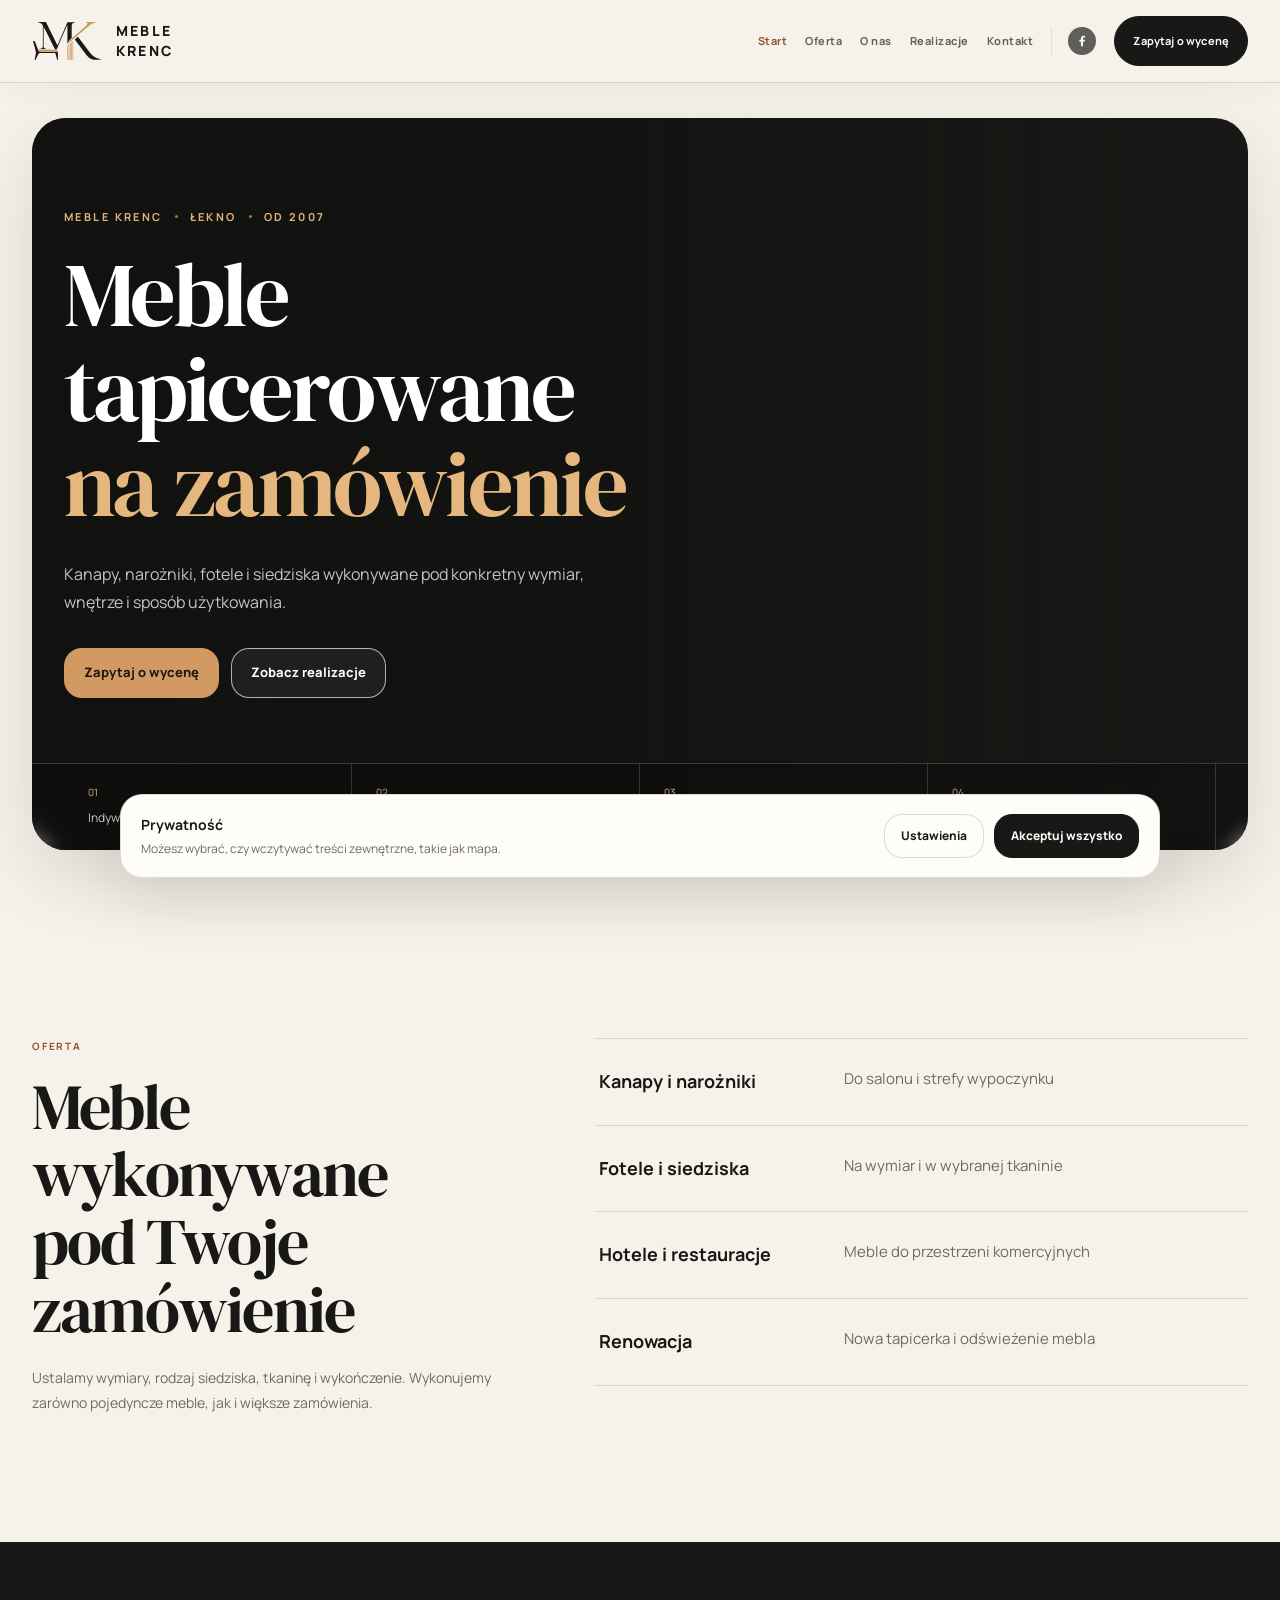
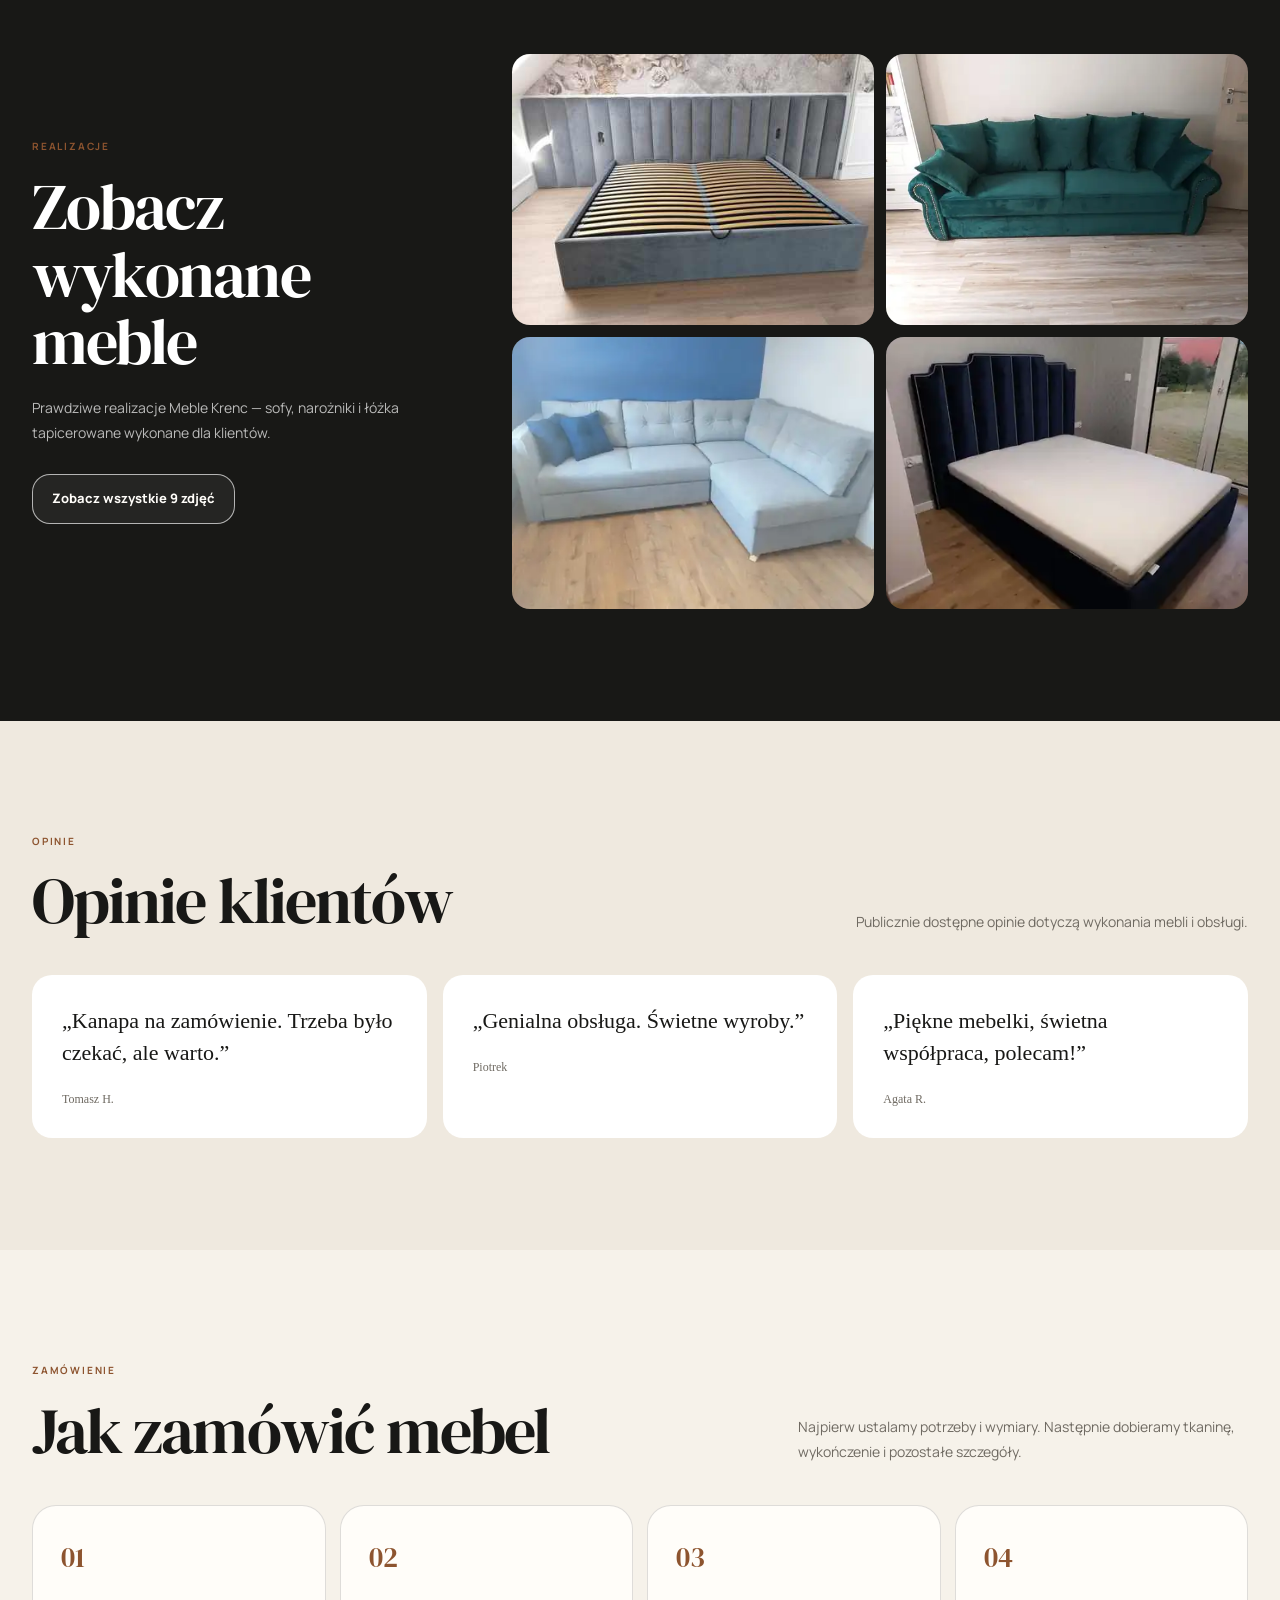
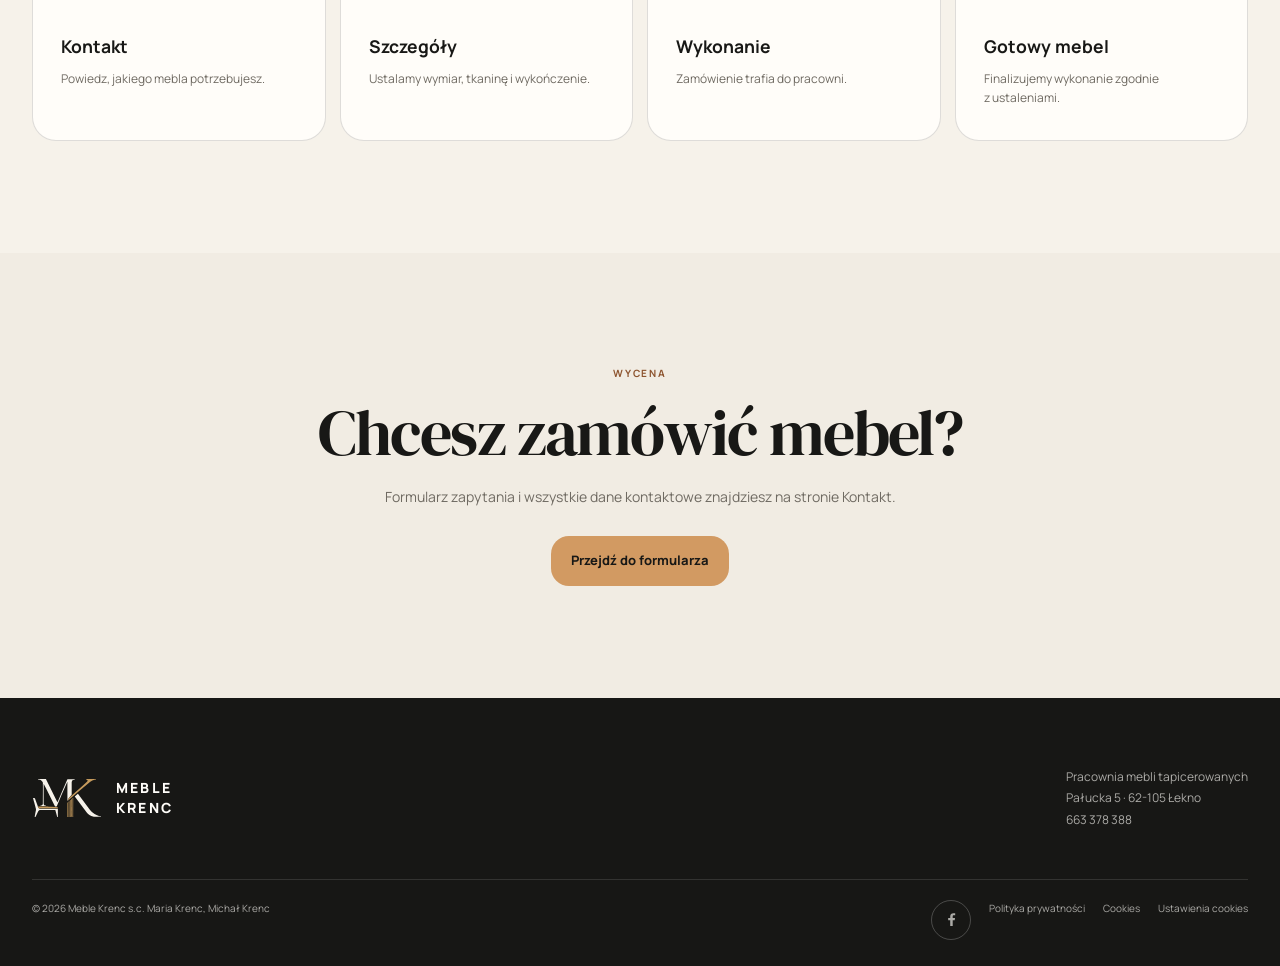
==== commit 6e01f078: "Add homepage spacing below fixed header" ====
--- a/index.html
+++ b/index.html
@@ -10,20 +10,20 @@
   <link rel="stylesheet" href="site.css" />
   <link rel="stylesheet" href="home-v5.css" />
   <link rel="stylesheet" href="site-v3.css" />
-  <link rel="stylesheet" href="site-v4.css?v=13" />
+  <link rel="stylesheet" href="site-v4.css?v=15" />
   <style>
-    .page-home .site-header{position:fixed!important;top:0!important;left:0!important;right:0!important;z-index:10000!important;transform:none!important;visibility:visible!important}
+    .page-home #main-content{padding-top:96px}
     .page-home .mk5-preview-grid{display:grid;grid-template-columns:repeat(2,minmax(0,1fr));gap:12px}
     .page-home .mk5-preview-photo{aspect-ratio:4/3;border-radius:18px;background:#2b2b27;overflow:hidden}
     .page-home .mk5-preview-photo img{width:100%;height:100%;display:block;object-fit:cover}
-    @media(max-width:760px){.page-home .site-header{position:fixed!important;top:0!important}.page-home .mk5-preview-grid{grid-template-columns:1fr 1fr;gap:8px}.page-home .mk5-preview-photo{border-radius:14px}}
+    @media(max-width:760px){.page-home #main-content{padding-top:88px}.page-home .mk5-preview-grid{grid-template-columns:1fr 1fr;gap:8px}.page-home .mk5-preview-photo{border-radius:14px}}
   </style>
   <script type="application/ld+json">{"@context":"https://schema.org","@type":"LocalBusiness","name":"Meble Krenc","telephone":"+48663378388","address":{"@type":"PostalAddress","streetAddress":"Pałucka 5","postalCode":"62-105","addressLocality":"Łekno","addressCountry":"PL"},"sameAs":["https://www.facebook.com/MebleKrenc/"]}</script>
-  <script defer src="site.js?v=13"></script>
+  <script defer src="site.js?v=15"></script>
 </head>
 <body class="page-home" data-page="home">
 <a class="skip-link" href="#main-content">Przejdź do treści</a>
-<header class="site-header" data-header><div class="container nav-wrap"><a class="brand" href="index.html" aria-label="Meble Krenc — strona główna"><img class="logo-symbol" src="assets/logo.svg" alt="" /><span class="brand-name">meble<em>krenc</em></span></a><button class="menu-toggle" type="button" aria-expanded="false" aria-controls="site-nav"><span class="sr-only">Otwórz menu</span></button><nav class="site-nav" id="site-nav" aria-label="Główna nawigacja"><a class="is-active" href="index.html">Start</a><a href="oferta.html">Oferta</a><a href="o-nas.html">O nas</a><a href="realizacje.html">Realizacje</a><a href="kontakt.html">Kontakt</a><a class="social-nav-link" href="https://www.facebook.com/MebleKrenc/" target="_blank" rel="noreferrer" aria-label="Facebook Meble Krenc"></a><a class="nav-pill" href="kontakt.html">Zapytaj o wycenę</a></nav></div></header>
+<header class="site-header" data-header style="position:fixed!important;top:0!important;right:0!important;left:0!important;z-index:10000!important;transform:none!important;visibility:visible!important"><div class="container nav-wrap"><a class="brand" href="index.html" aria-label="Meble Krenc — strona główna"><img class="logo-symbol" src="assets/logo.svg" alt=""><span class="brand-name">meble<em>krenc</em></span></a><button class="menu-toggle" type="button" aria-expanded="false" aria-controls="site-nav"><span class="sr-only">Otwórz menu</span></button><nav class="site-nav" id="site-nav" aria-label="Główna nawigacja"><a class="is-active" href="index.html">Start</a><a href="oferta.html">Oferta</a><a href="o-nas.html">O nas</a><a href="realizacje.html">Realizacje</a><a href="kontakt.html">Kontakt</a><a class="social-nav-link" href="https://www.facebook.com/MebleKrenc/" target="_blank" rel="noreferrer" aria-label="Facebook Meble Krenc"></a><a class="nav-pill" href="kontakt.html">Zapytaj o wycenę</a></nav></div></header>
 <main id="main-content">
 <section class="mk5-hero"><div class="container"><div class="mk5-hero-shell"><div class="mk5-hero-bg"></div><div class="container"><div class="mk5-hero-content reveal"><p class="mk5-kicker">MEBLE KRENC <span>ŁEKNO</span> <span>OD 2007</span></p><h1>Meble tapicerowane<span>na zamówienie</span></h1><p class="mk5-lead">Kanapy, narożniki, fotele i siedziska wykonywane pod konkretny wymiar, wnętrze i sposób użytkowania.</p><div class="mk5-actions"><a class="mk5-btn mk5-btn-primary" href="kontakt.html">Zapytaj o wycenę</a><a class="mk5-btn mk5-btn-ghost" href="realizacje.html">Zobacz realizacje</a></div></div></div><div class="mk5-hero-bottom"><div class="container mk5-trust"><div class="mk5-trust-item"><small>01</small><span>Indywidualny wymiar</span></div><div class="mk5-trust-item"><small>02</small><span>Dobór materiałów</span></div><div class="mk5-trust-item"><small>03</small><span>Pracownia w Łeknie</span></div><div class="mk5-trust-item"><small>04</small><span>Od 2007 roku</span></div></div></div></div></div></section>
 <section class="mk5-section"><div class="container mk5-services"><div class="mk5-intro-copy"><p class="mk5-eyebrow">OFERTA</p><h2 class="mk5-title">Meble wykonywane pod Twoje zamówienie</h2><p class="mk5-copy">Ustalamy wymiary, rodzaj siedziska, tkaninę i wykończenie. Wykonujemy zarówno pojedyncze meble, jak i większe zamówienia.</p></div><div class="mk5-service-list"><a href="oferta.html#dom"><b>Kanapy i narożniki</b><span>Do salonu i strefy wypoczynku</span></a><a href="oferta.html#dom"><b>Fotele i siedziska</b><span>Na wymiar i w wybranej tkaninie</span></a><a href="oferta.html#biznes"><b>Hotele i restauracje</b><span>Meble do przestrzeni komercyjnych</span></a><a href="oferta.html#renowacja"><b>Renowacja</b><span>Nowa tapicerka i odświeżenie mebla</span></a></div></div></section>
@@ -32,7 +32,7 @@
 <section class="mk5-section mk5-process"><div class="container"><div class="mk5-process-head"><div><p class="mk5-eyebrow">ZAMÓWIENIE</p><h2 class="mk5-title">Jak zamówić mebel</h2></div><p class="mk5-copy">Najpierw ustalamy potrzeby i wymiary. Następnie dobieramy tkaninę, wykończenie i pozostałe szczegóły.</p></div><div class="mk5-steps"><article class="mk5-step"><strong>01</strong><h3>Kontakt</h3><p>Powiedz, jakiego mebla potrzebujesz.</p></article><article class="mk5-step"><strong>02</strong><h3>Szczegóły</h3><p>Ustalamy wymiar, tkaninę i wykończenie.</p></article><article class="mk5-step"><strong>03</strong><h3>Wykonanie</h3><p>Zamówienie trafia do pracowni.</p></article><article class="mk5-step"><strong>04</strong><h3>Gotowy mebel</h3><p>Finalizujemy wykonanie zgodnie z ustaleniami.</p></article></div></div></section>
 <section class="mk5-section mk5-quick-contact"><div class="container"><div class="mk5-contact-cta"><p class="mk5-eyebrow">WYCENA</p><h2 class="mk5-title">Chcesz zamówić mebel?</h2><p class="mk5-copy">Formularz zapytania i wszystkie dane kontaktowe znajdziesz na stronie Kontakt.</p><a class="mk5-btn mk5-btn-primary" href="kontakt.html">Przejdź do formularza</a></div></div></section>
 </main>
-<footer class="site-footer"><div class="container footer-main"><a class="brand footer-brand" href="index.html"><img class="logo-symbol" src="assets/logo-light.svg" alt="" /><span class="brand-name">meble<em>krenc</em></span></a><p>Pracownia mebli tapicerowanych<br />Pałucka 5 · 62-105 Łekno<br />663 378 388</p></div><div class="container footer-bottom"><span>© <span data-year></span> Meble Krenc s.c. Maria Krenc, Michał Krenc</span><span class="footer-legal"><a class="footer-social" href="https://www.facebook.com/MebleKrenc/" target="_blank" rel="noreferrer" aria-label="Facebook Meble Krenc"></a><a href="polityka-prywatnosci.html">Polityka prywatności</a><a href="cookies.html">Cookies</a><a href="ustawienia-cookies.html" data-cookie-open>Ustawienia cookies</a></span></div></footer>
+<footer class="site-footer"><div class="container footer-main"><a class="brand footer-brand" href="index.html"><img class="logo-symbol" src="assets/logo-light.svg" alt=""><span class="brand-name">meble<em>krenc</em></span></a><p>Pracownia mebli tapicerowanych<br>Pałucka 5 · 62-105 Łekno<br>663 378 388</p></div><div class="container footer-bottom"><span>© <span data-year></span> Meble Krenc s.c. Maria Krenc, Michał Krenc</span><span class="footer-legal"><a class="footer-social" href="https://www.facebook.com/MebleKrenc/" target="_blank" rel="noreferrer" aria-label="Facebook Meble Krenc"></a><a href="polityka-prywatnosci.html">Polityka prywatności</a><a href="cookies.html">Cookies</a><a href="ustawienia-cookies.html" data-cookie-open>Ustawienia cookies</a></span></div></footer>
 <div class="cookie-banner" id="cookie-banner" hidden><div class="cookie-copy"><strong>Prywatność</strong><p></p></div><div class="cookie-actions"></div></div><div class="cookie-modal" id="cookie-modal" hidden></div>
 </body>
 </html>
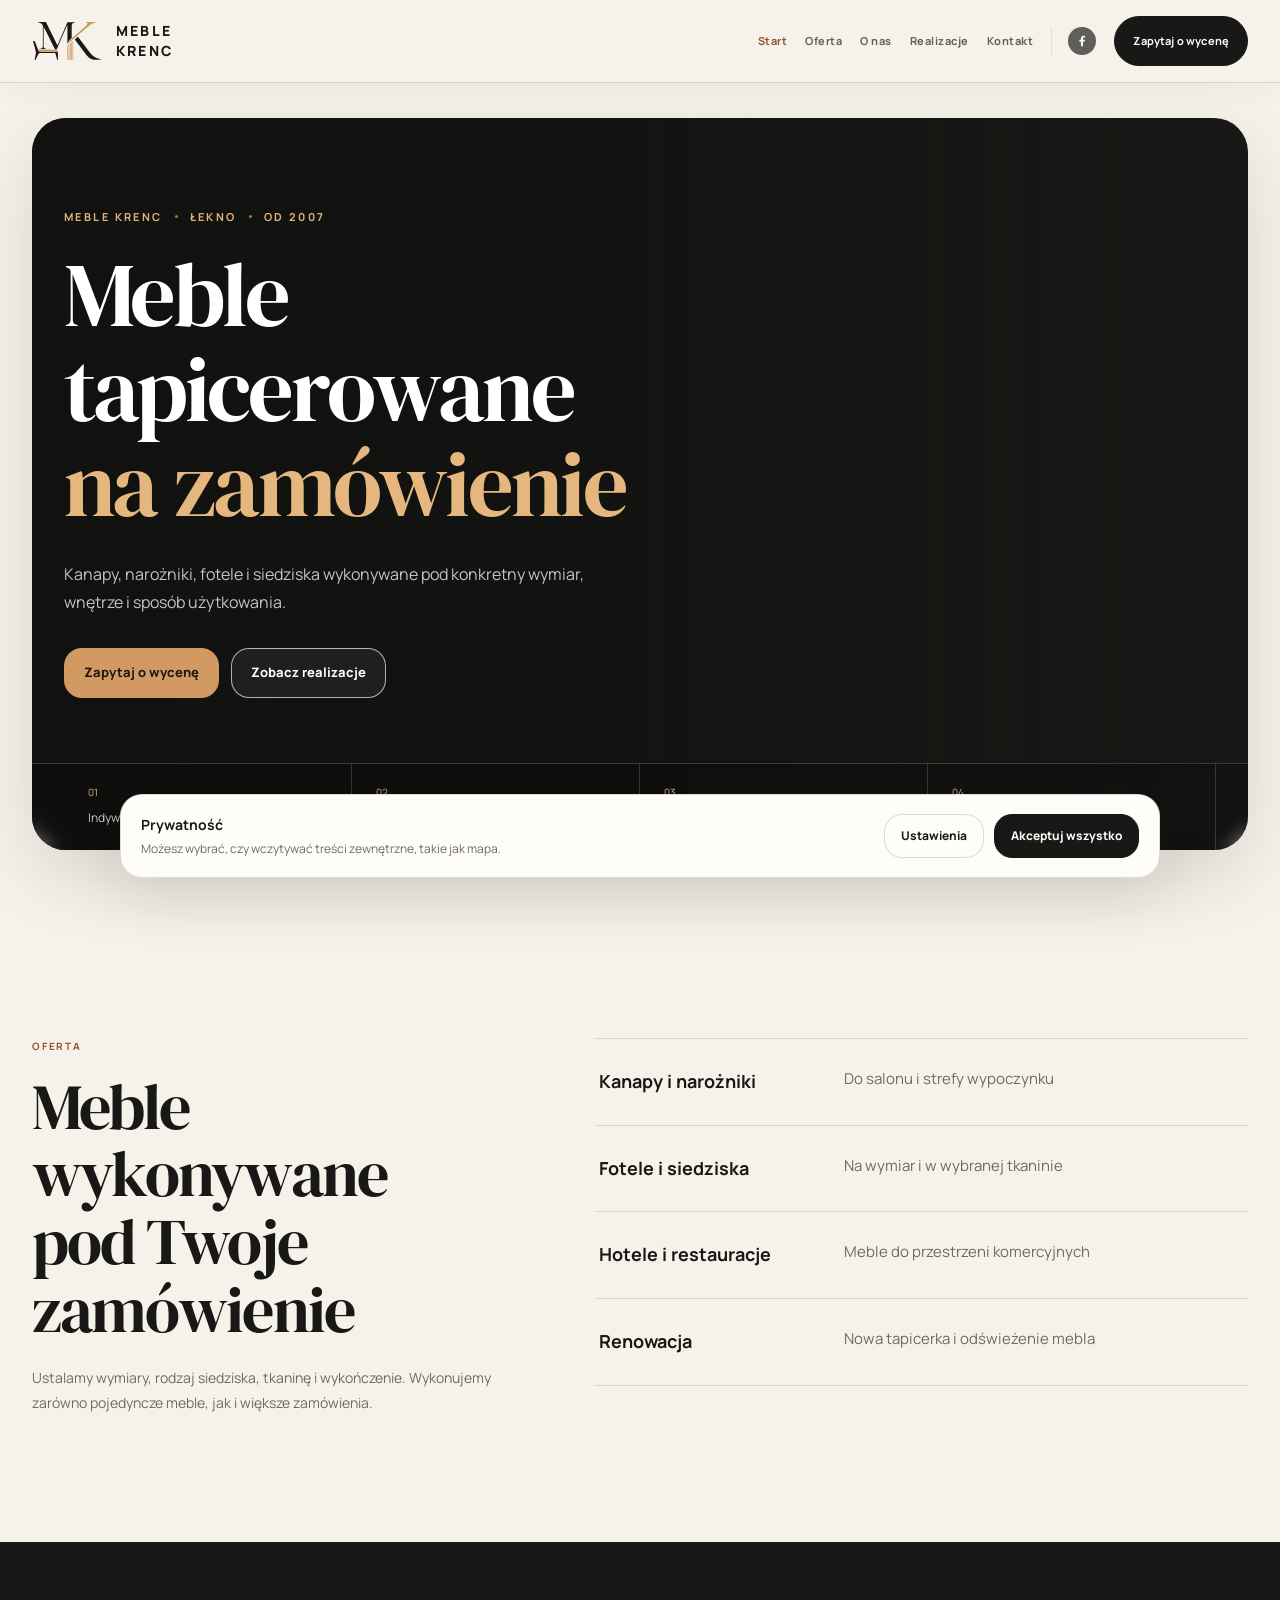
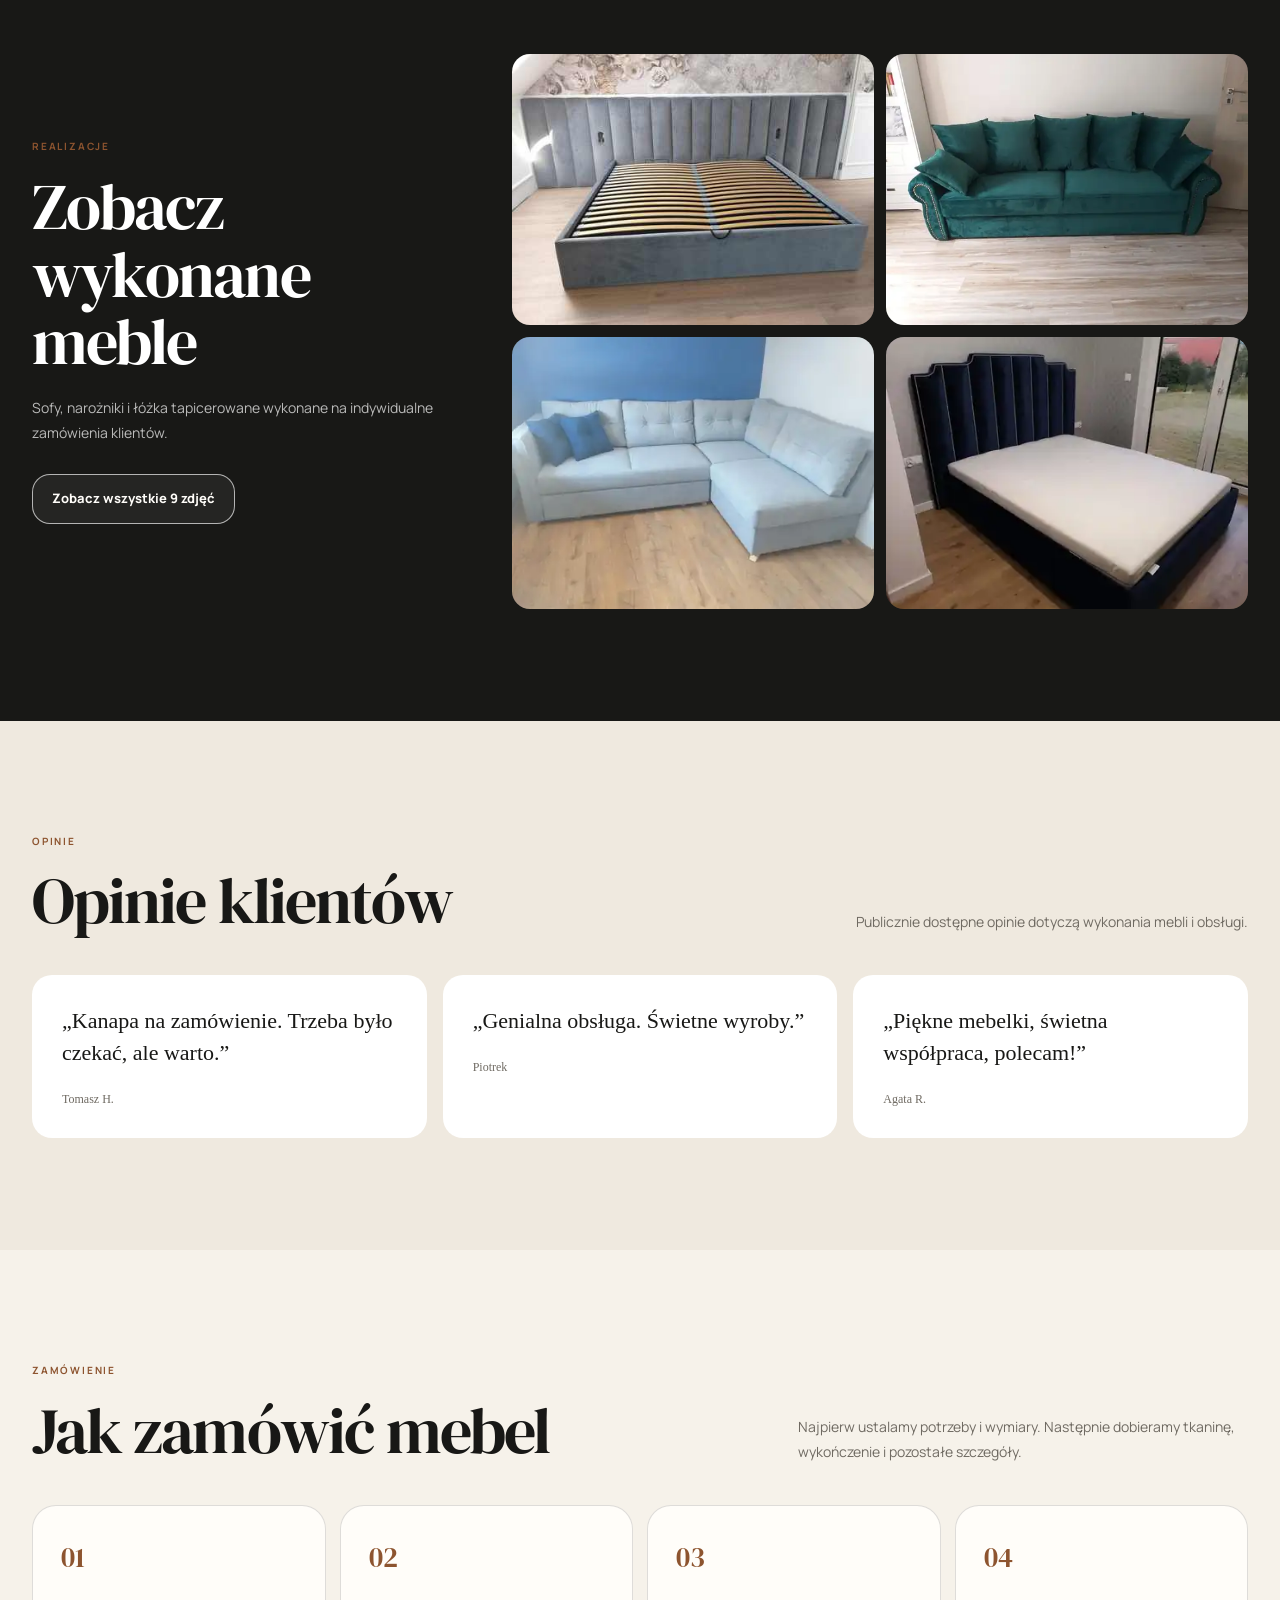
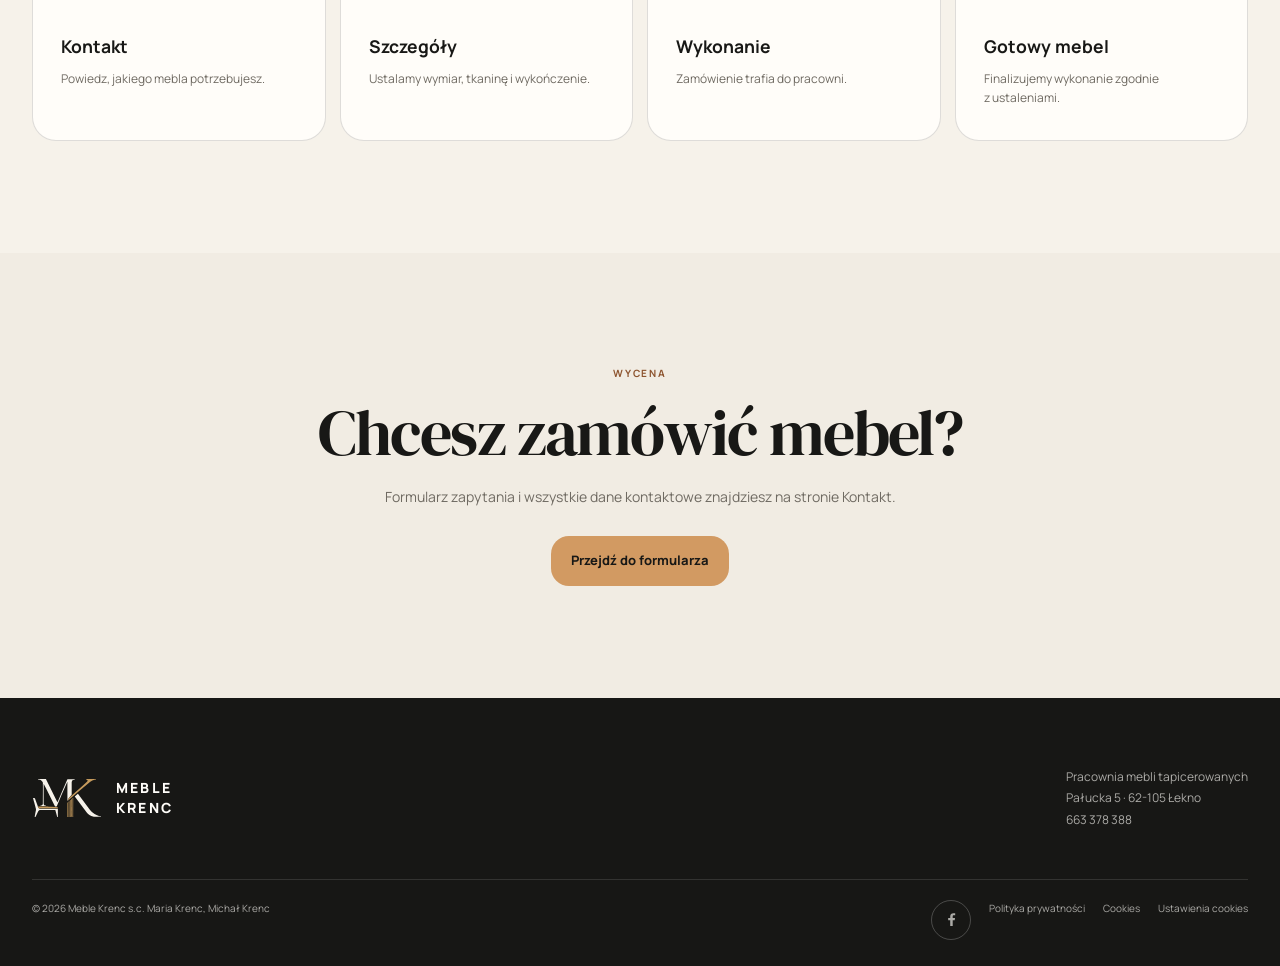
==== commit 0f980597: "Use natural realization copy" ====
--- a/index.html
+++ b/index.html
@@ -27,7 +27,7 @@
 <main id="main-content">
 <section class="mk5-hero"><div class="container"><div class="mk5-hero-shell"><div class="mk5-hero-bg"></div><div class="container"><div class="mk5-hero-content reveal"><p class="mk5-kicker">MEBLE KRENC <span>ŁEKNO</span> <span>OD 2007</span></p><h1>Meble tapicerowane<span>na zamówienie</span></h1><p class="mk5-lead">Kanapy, narożniki, fotele i siedziska wykonywane pod konkretny wymiar, wnętrze i sposób użytkowania.</p><div class="mk5-actions"><a class="mk5-btn mk5-btn-primary" href="kontakt.html">Zapytaj o wycenę</a><a class="mk5-btn mk5-btn-ghost" href="realizacje.html">Zobacz realizacje</a></div></div></div><div class="mk5-hero-bottom"><div class="container mk5-trust"><div class="mk5-trust-item"><small>01</small><span>Indywidualny wymiar</span></div><div class="mk5-trust-item"><small>02</small><span>Dobór materiałów</span></div><div class="mk5-trust-item"><small>03</small><span>Pracownia w Łeknie</span></div><div class="mk5-trust-item"><small>04</small><span>Od 2007 roku</span></div></div></div></div></div></section>
 <section class="mk5-section"><div class="container mk5-services"><div class="mk5-intro-copy"><p class="mk5-eyebrow">OFERTA</p><h2 class="mk5-title">Meble wykonywane pod Twoje zamówienie</h2><p class="mk5-copy">Ustalamy wymiary, rodzaj siedziska, tkaninę i wykończenie. Wykonujemy zarówno pojedyncze meble, jak i większe zamówienia.</p></div><div class="mk5-service-list"><a href="oferta.html#dom"><b>Kanapy i narożniki</b><span>Do salonu i strefy wypoczynku</span></a><a href="oferta.html#dom"><b>Fotele i siedziska</b><span>Na wymiar i w wybranej tkaninie</span></a><a href="oferta.html#biznes"><b>Hotele i restauracje</b><span>Meble do przestrzeni komercyjnych</span></a><a href="oferta.html#renowacja"><b>Renowacja</b><span>Nowa tapicerka i odświeżenie mebla</span></a></div></div></section>
-<section class="mk5-section mk5-dark"><div class="container mk5-showcase-grid"><div class="mk5-showcase-copy"><p class="mk5-eyebrow">REALIZACJE</p><h2 class="mk5-title">Zobacz wykonane meble</h2><p class="mk5-copy">Prawdziwe realizacje Meble Krenc — sofy, narożniki i łóżka tapicerowane wykonane dla klientów.</p><a class="mk5-btn mk5-btn-ghost" href="realizacje.html">Zobacz wszystkie 9 zdjęć</a></div><div class="mk5-preview-grid" aria-label="Wybrane realizacje Meble Krenc"><div class="mk5-preview-photo"><img src="assets/realizacja-02.svg?v=10" alt="Łóżko tapicerowane" loading="lazy" /></div><div class="mk5-preview-photo"><img src="assets/realizacja-04.svg?v=10" alt="Zielona sofa klasyczna" loading="lazy" /></div><div class="mk5-preview-photo"><img src="assets/realizacja-05.svg?v=10" alt="Jasny narożnik" loading="lazy" /></div><div class="mk5-preview-photo"><img src="assets/realizacja-08.svg?v=10" alt="Łóżko z dekoracyjnym zagłówkiem" loading="lazy" /></div></div></div></section>
+<section class="mk5-section mk5-dark"><div class="container mk5-showcase-grid"><div class="mk5-showcase-copy"><p class="mk5-eyebrow">REALIZACJE</p><h2 class="mk5-title">Zobacz wykonane meble</h2><p class="mk5-copy">Sofy, narożniki i łóżka tapicerowane wykonane na indywidualne zamówienia klientów.</p><a class="mk5-btn mk5-btn-ghost" href="realizacje.html">Zobacz wszystkie 9 zdjęć</a></div><div class="mk5-preview-grid" aria-label="Wybrane realizacje Meble Krenc"><div class="mk5-preview-photo"><img src="assets/realizacja-02.svg?v=10" alt="Łóżko tapicerowane" loading="lazy" /></div><div class="mk5-preview-photo"><img src="assets/realizacja-04.svg?v=10" alt="Zielona sofa klasyczna" loading="lazy" /></div><div class="mk5-preview-photo"><img src="assets/realizacja-05.svg?v=10" alt="Jasny narożnik" loading="lazy" /></div><div class="mk5-preview-photo"><img src="assets/realizacja-08.svg?v=10" alt="Łóżko z dekoracyjnym zagłówkiem" loading="lazy" /></div></div></div></section>
 <section class="mk5-section mk5-reviews"><div class="container"><div class="mk5-process-head"><div><p class="mk5-eyebrow">OPINIE</p><h2 class="mk5-title">Opinie klientów</h2></div><p class="mk5-copy">Publicznie dostępne opinie dotyczą wykonania mebli i obsługi.</p></div><div class="mk5-review-grid"><blockquote>„Kanapa na zamówienie. Trzeba było czekać, ale warto.”<cite>Tomasz H.</cite></blockquote><blockquote>„Genialna obsługa. Świetne wyroby.”<cite>Piotrek</cite></blockquote><blockquote>„Piękne mebelki, świetna współpraca, polecam!”<cite>Agata R.</cite></blockquote></div></div></section>
 <section class="mk5-section mk5-process"><div class="container"><div class="mk5-process-head"><div><p class="mk5-eyebrow">ZAMÓWIENIE</p><h2 class="mk5-title">Jak zamówić mebel</h2></div><p class="mk5-copy">Najpierw ustalamy potrzeby i wymiary. Następnie dobieramy tkaninę, wykończenie i pozostałe szczegóły.</p></div><div class="mk5-steps"><article class="mk5-step"><strong>01</strong><h3>Kontakt</h3><p>Powiedz, jakiego mebla potrzebujesz.</p></article><article class="mk5-step"><strong>02</strong><h3>Szczegóły</h3><p>Ustalamy wymiar, tkaninę i wykończenie.</p></article><article class="mk5-step"><strong>03</strong><h3>Wykonanie</h3><p>Zamówienie trafia do pracowni.</p></article><article class="mk5-step"><strong>04</strong><h3>Gotowy mebel</h3><p>Finalizujemy wykonanie zgodnie z ustaleniami.</p></article></div></div></section>
 <section class="mk5-section mk5-quick-contact"><div class="container"><div class="mk5-contact-cta"><p class="mk5-eyebrow">WYCENA</p><h2 class="mk5-title">Chcesz zamówić mebel?</h2><p class="mk5-copy">Formularz zapytania i wszystkie dane kontaktowe znajdziesz na stronie Kontakt.</p><a class="mk5-btn mk5-btn-primary" href="kontakt.html">Przejdź do formularza</a></div></div></section>
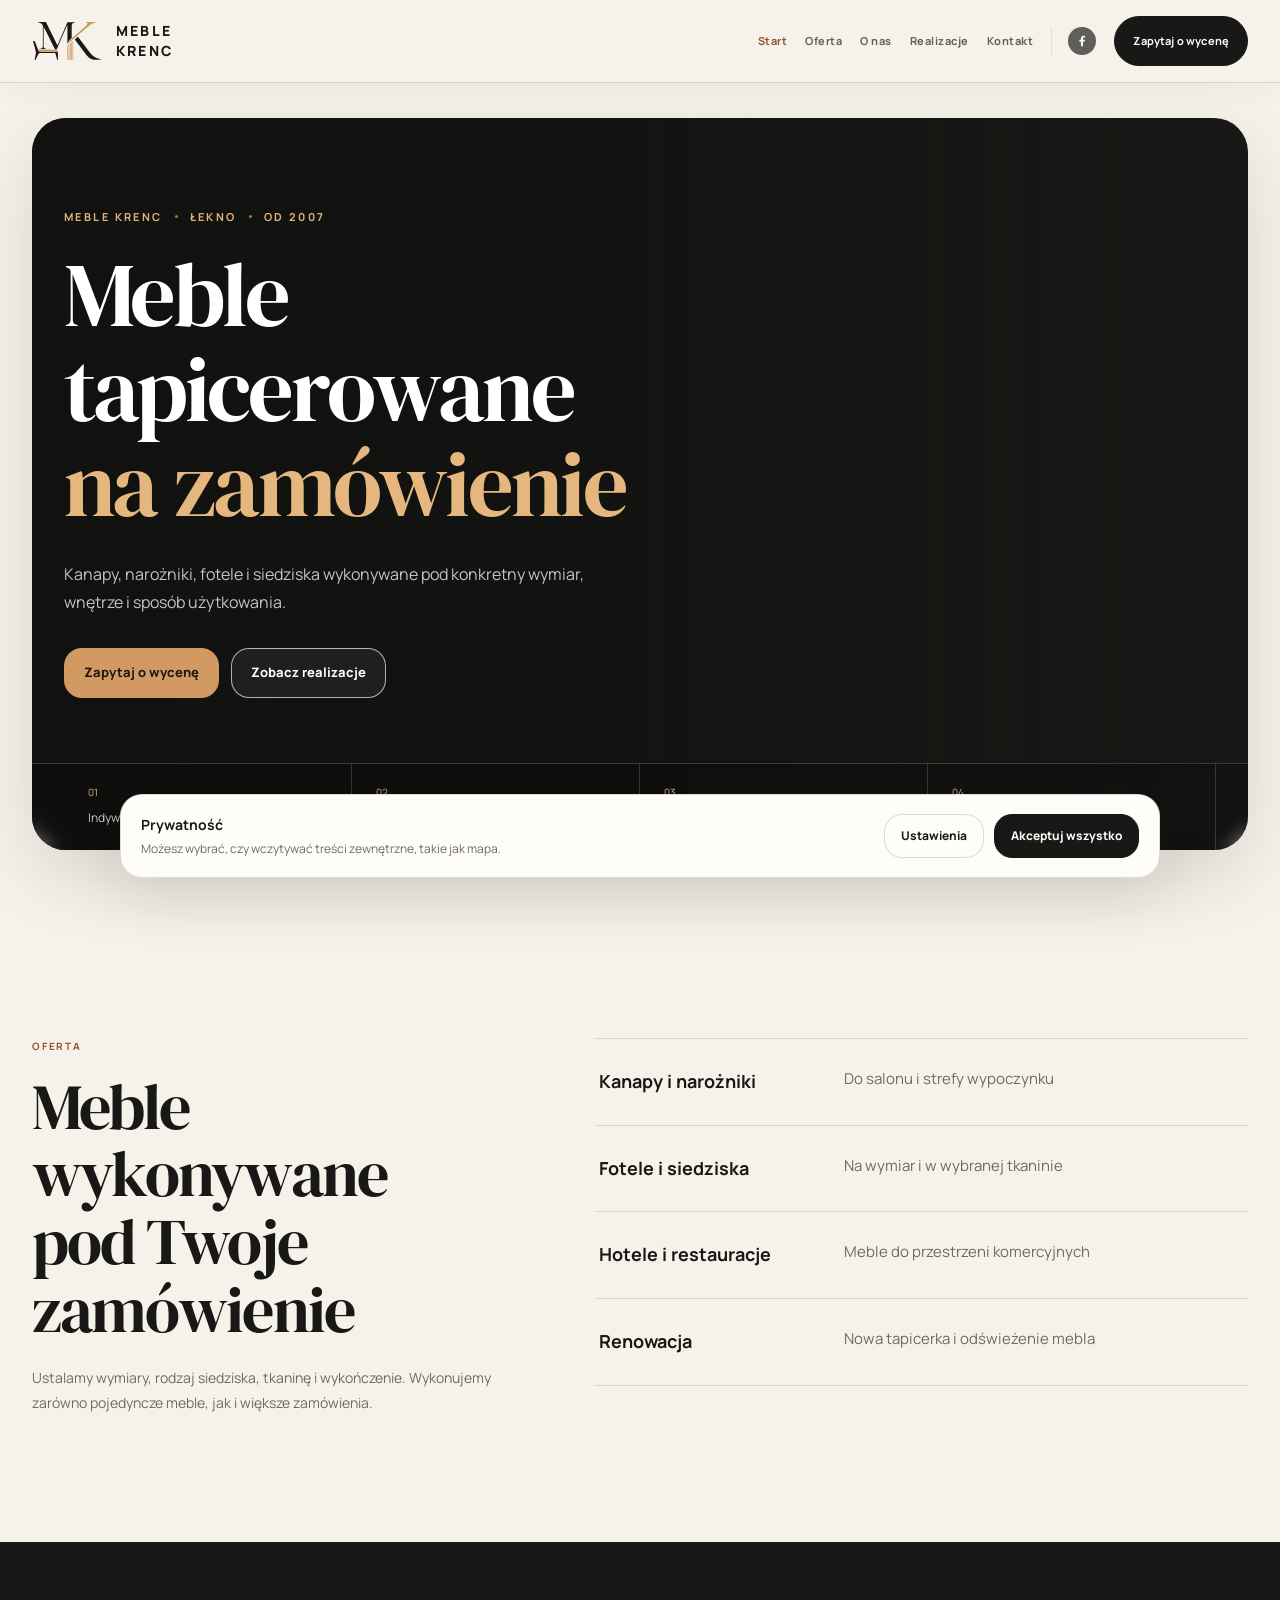
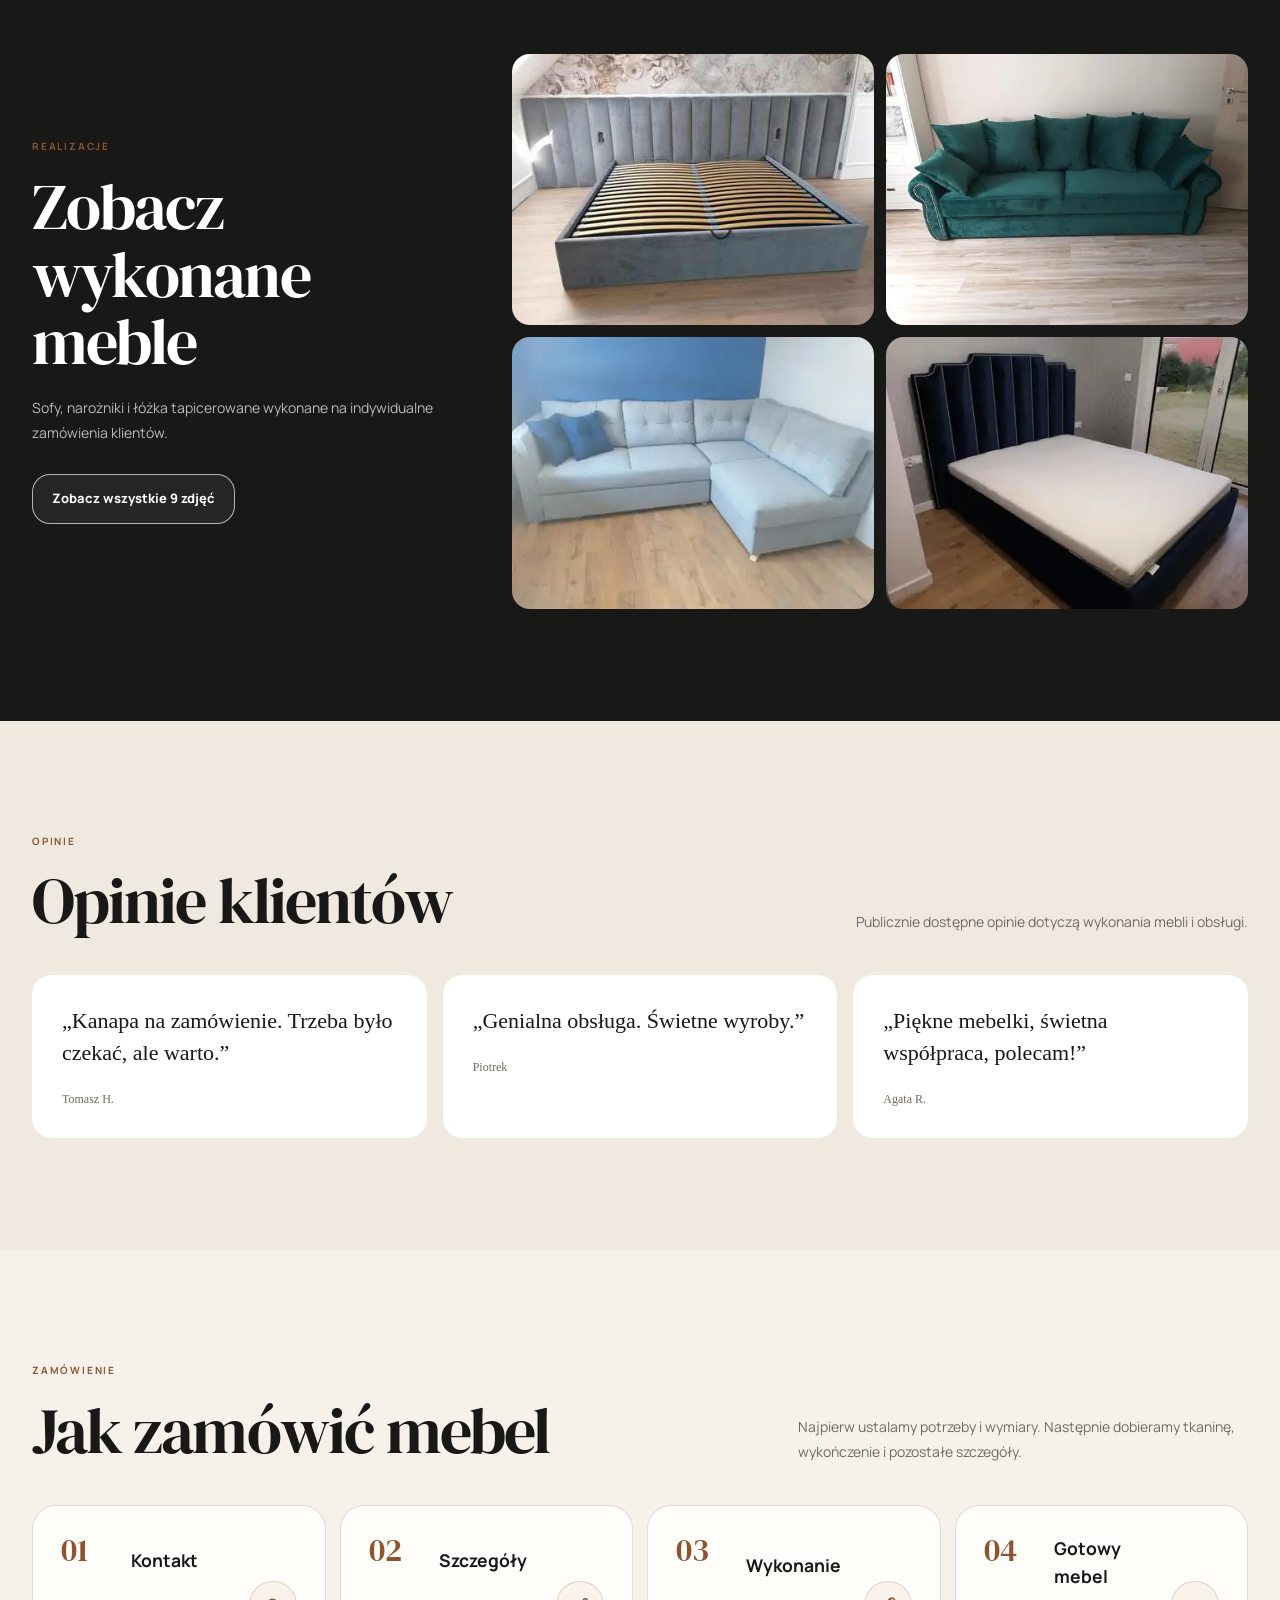
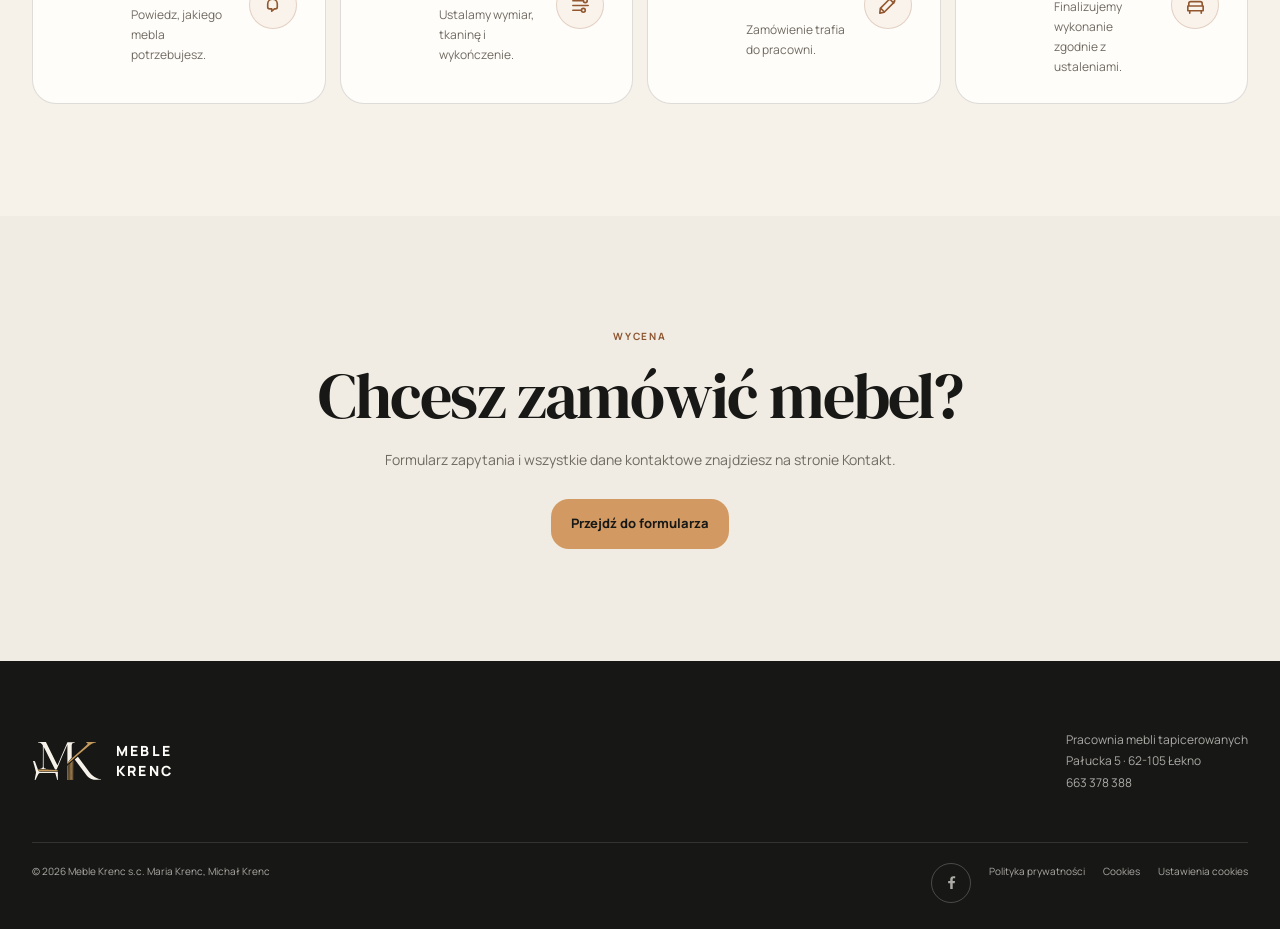
==== commit 653aed3c: "Compact order steps and add icons" ====
--- a/index.html
+++ b/index.html
@@ -7,32 +7,20 @@
   <meta name="theme-color" content="#f7f3ec" />
   <title>Meble tapicerowane na wymiar Łekno — Meble Krenc</title>
   <link rel="icon" href="assets/favicon.svg" type="image/svg+xml" />
-  <link rel="stylesheet" href="site.css" />
-  <link rel="stylesheet" href="home-v5.css" />
-  <link rel="stylesheet" href="site-v3.css" />
-  <link rel="stylesheet" href="site-v4.css?v=15" />
+  <link rel="stylesheet" href="site.css" /><link rel="stylesheet" href="home-v5.css" /><link rel="stylesheet" href="site-v3.css" /><link rel="stylesheet" href="site-v4.css?v=16" />
   <style>
-    .page-home #main-content{padding-top:96px}
-    .page-home .mk5-preview-grid{display:grid;grid-template-columns:repeat(2,minmax(0,1fr));gap:12px}
-    .page-home .mk5-preview-photo{aspect-ratio:4/3;border-radius:18px;background:#2b2b27;overflow:hidden}
-    .page-home .mk5-preview-photo img{width:100%;height:100%;display:block;object-fit:cover}
-    @media(max-width:760px){.page-home #main-content{padding-top:88px}.page-home .mk5-preview-grid{grid-template-columns:1fr 1fr;gap:8px}.page-home .mk5-preview-photo{border-radius:14px}}
+    .page-home #main-content{padding-top:96px}.page-home .mk5-preview-grid{display:grid;grid-template-columns:repeat(2,minmax(0,1fr));gap:12px}.page-home .mk5-preview-photo{aspect-ratio:4/3;border-radius:18px;background:#2b2b27;overflow:hidden}.page-home .mk5-preview-photo img{width:100%;height:100%;display:block;object-fit:cover}
+    .page-home .mk5-steps{gap:14px}.page-home .mk5-step{position:relative;min-height:0!important;padding:28px 28px 26px!important;display:grid!important;grid-template-columns:52px 1fr auto;grid-template-areas:"num title icon" "num text icon";column-gap:18px;row-gap:6px;align-items:center}.page-home .mk5-step strong{grid-area:num;margin:0!important;align-self:start;font-size:2rem!important;line-height:1}.page-home .mk5-step h3{grid-area:title;margin:0!important}.page-home .mk5-step p{grid-area:text;margin:0!important}.page-home .mk5-step-icon{grid-area:icon;width:48px;height:48px;border:1px solid rgba(143,84,45,.22);border-radius:50%;display:grid;place-items:center;color:#92572f;background:rgba(183,116,69,.07)}.page-home .mk5-step-icon svg{width:23px;height:23px;fill:none;stroke:currentColor;stroke-width:1.7;stroke-linecap:round;stroke-linejoin:round}
+    @media(max-width:760px){.page-home #main-content{padding-top:88px}.page-home .mk5-preview-grid{grid-template-columns:1fr 1fr;gap:8px}.page-home .mk5-preview-photo{border-radius:14px}.page-home .mk5-process{padding-top:56px!important;padding-bottom:56px!important}.page-home .mk5-process-head{margin-bottom:24px!important}.page-home .mk5-steps{gap:10px!important}.page-home .mk5-step{padding:22px 20px!important;border-radius:24px!important;grid-template-columns:42px 1fr 42px;column-gap:12px;row-gap:4px}.page-home .mk5-step strong{font-size:1.65rem!important}.page-home .mk5-step h3{font-size:1.3rem!important;line-height:1.15}.page-home .mk5-step p{font-size:.96rem!important;line-height:1.45}.page-home .mk5-step-icon{width:40px;height:40px}.page-home .mk5-step-icon svg{width:20px;height:20px}}
   </style>
-  <script type="application/ld+json">{"@context":"https://schema.org","@type":"LocalBusiness","name":"Meble Krenc","telephone":"+48663378388","address":{"@type":"PostalAddress","streetAddress":"Pałucka 5","postalCode":"62-105","addressLocality":"Łekno","addressCountry":"PL"},"sameAs":["https://www.facebook.com/MebleKrenc/"]}</script>
-  <script defer src="site.js?v=15"></script>
+  <script type="application/ld+json">{"@context":"https://schema.org","@type":"LocalBusiness","name":"Meble Krenc","telephone":"+48663378388","address":{"@type":"PostalAddress","streetAddress":"Pałucka 5","postalCode":"62-105","addressLocality":"Łekno","addressCountry":"PL"},"sameAs":["https://www.facebook.com/MebleKrenc/"]}</script><script defer src="site.js?v=16"></script>
 </head>
-<body class="page-home" data-page="home">
-<a class="skip-link" href="#main-content">Przejdź do treści</a>
-<header class="site-header" data-header style="position:fixed!important;top:0!important;right:0!important;left:0!important;z-index:10000!important;transform:none!important;visibility:visible!important"><div class="container nav-wrap"><a class="brand" href="index.html" aria-label="Meble Krenc — strona główna"><img class="logo-symbol" src="assets/logo.svg" alt=""><span class="brand-name">meble<em>krenc</em></span></a><button class="menu-toggle" type="button" aria-expanded="false" aria-controls="site-nav"><span class="sr-only">Otwórz menu</span></button><nav class="site-nav" id="site-nav" aria-label="Główna nawigacja"><a class="is-active" href="index.html">Start</a><a href="oferta.html">Oferta</a><a href="o-nas.html">O nas</a><a href="realizacje.html">Realizacje</a><a href="kontakt.html">Kontakt</a><a class="social-nav-link" href="https://www.facebook.com/MebleKrenc/" target="_blank" rel="noreferrer" aria-label="Facebook Meble Krenc"></a><a class="nav-pill" href="kontakt.html">Zapytaj o wycenę</a></nav></div></header>
-<main id="main-content">
+<body class="page-home" data-page="home"><a class="skip-link" href="#main-content">Przejdź do treści</a>
+<header class="site-header" data-header style="position:fixed!important;top:0!important;right:0!important;left:0!important;z-index:10000!important;transform:none!important;visibility:visible!important"><div class="container nav-wrap"><a class="brand" href="index.html" aria-label="Meble Krenc — strona główna"><img class="logo-symbol" src="assets/logo.svg" alt=""><span class="brand-name">meble<em>krenc</em></span></a><button class="menu-toggle" type="button" aria-expanded="false" aria-controls="site-nav"><span class="sr-only">Otwórz menu</span></button><nav class="site-nav" id="site-nav" aria-label="Główna nawigacja"><a class="is-active" href="index.html">Start</a><a href="oferta.html">Oferta</a><a href="o-nas.html">O nas</a><a href="realizacje.html">Realizacje</a><a href="kontakt.html">Kontakt</a><a class="social-nav-link" href="https://www.facebook.com/MebleKrenc/" target="_blank" rel="noreferrer" aria-label="Facebook Meble Krenc"></a><a class="nav-pill" href="kontakt.html">Zapytaj o wycenę</a></nav></div></header><main id="main-content">
 <section class="mk5-hero"><div class="container"><div class="mk5-hero-shell"><div class="mk5-hero-bg"></div><div class="container"><div class="mk5-hero-content reveal"><p class="mk5-kicker">MEBLE KRENC <span>ŁEKNO</span> <span>OD 2007</span></p><h1>Meble tapicerowane<span>na zamówienie</span></h1><p class="mk5-lead">Kanapy, narożniki, fotele i siedziska wykonywane pod konkretny wymiar, wnętrze i sposób użytkowania.</p><div class="mk5-actions"><a class="mk5-btn mk5-btn-primary" href="kontakt.html">Zapytaj o wycenę</a><a class="mk5-btn mk5-btn-ghost" href="realizacje.html">Zobacz realizacje</a></div></div></div><div class="mk5-hero-bottom"><div class="container mk5-trust"><div class="mk5-trust-item"><small>01</small><span>Indywidualny wymiar</span></div><div class="mk5-trust-item"><small>02</small><span>Dobór materiałów</span></div><div class="mk5-trust-item"><small>03</small><span>Pracownia w Łeknie</span></div><div class="mk5-trust-item"><small>04</small><span>Od 2007 roku</span></div></div></div></div></div></section>
 <section class="mk5-section"><div class="container mk5-services"><div class="mk5-intro-copy"><p class="mk5-eyebrow">OFERTA</p><h2 class="mk5-title">Meble wykonywane pod Twoje zamówienie</h2><p class="mk5-copy">Ustalamy wymiary, rodzaj siedziska, tkaninę i wykończenie. Wykonujemy zarówno pojedyncze meble, jak i większe zamówienia.</p></div><div class="mk5-service-list"><a href="oferta.html#dom"><b>Kanapy i narożniki</b><span>Do salonu i strefy wypoczynku</span></a><a href="oferta.html#dom"><b>Fotele i siedziska</b><span>Na wymiar i w wybranej tkaninie</span></a><a href="oferta.html#biznes"><b>Hotele i restauracje</b><span>Meble do przestrzeni komercyjnych</span></a><a href="oferta.html#renowacja"><b>Renowacja</b><span>Nowa tapicerka i odświeżenie mebla</span></a></div></div></section>
-<section class="mk5-section mk5-dark"><div class="container mk5-showcase-grid"><div class="mk5-showcase-copy"><p class="mk5-eyebrow">REALIZACJE</p><h2 class="mk5-title">Zobacz wykonane meble</h2><p class="mk5-copy">Sofy, narożniki i łóżka tapicerowane wykonane na indywidualne zamówienia klientów.</p><a class="mk5-btn mk5-btn-ghost" href="realizacje.html">Zobacz wszystkie 9 zdjęć</a></div><div class="mk5-preview-grid" aria-label="Wybrane realizacje Meble Krenc"><div class="mk5-preview-photo"><img src="assets/realizacja-02.svg?v=10" alt="Łóżko tapicerowane" loading="lazy" /></div><div class="mk5-preview-photo"><img src="assets/realizacja-04.svg?v=10" alt="Zielona sofa klasyczna" loading="lazy" /></div><div class="mk5-preview-photo"><img src="assets/realizacja-05.svg?v=10" alt="Jasny narożnik" loading="lazy" /></div><div class="mk5-preview-photo"><img src="assets/realizacja-08.svg?v=10" alt="Łóżko z dekoracyjnym zagłówkiem" loading="lazy" /></div></div></div></section>
+<section class="mk5-section mk5-dark"><div class="container mk5-showcase-grid"><div class="mk5-showcase-copy"><p class="mk5-eyebrow">REALIZACJE</p><h2 class="mk5-title">Zobacz wykonane meble</h2><p class="mk5-copy">Sofy, narożniki i łóżka tapicerowane wykonane na indywidualne zamówienia klientów.</p><a class="mk5-btn mk5-btn-ghost" href="realizacje.html">Zobacz wszystkie 9 zdjęć</a></div><div class="mk5-preview-grid" aria-label="Wybrane realizacje Meble Krenc"><div class="mk5-preview-photo"><img src="assets/realizacja-02.svg?v=10" alt="Łóżko tapicerowane" loading="lazy"></div><div class="mk5-preview-photo"><img src="assets/realizacja-04.svg?v=10" alt="Zielona sofa klasyczna" loading="lazy"></div><div class="mk5-preview-photo"><img src="assets/realizacja-05.svg?v=10" alt="Jasny narożnik" loading="lazy"></div><div class="mk5-preview-photo"><img src="assets/realizacja-08.svg?v=10" alt="Łóżko z dekoracyjnym zagłówkiem" loading="lazy"></div></div></div></section>
 <section class="mk5-section mk5-reviews"><div class="container"><div class="mk5-process-head"><div><p class="mk5-eyebrow">OPINIE</p><h2 class="mk5-title">Opinie klientów</h2></div><p class="mk5-copy">Publicznie dostępne opinie dotyczą wykonania mebli i obsługi.</p></div><div class="mk5-review-grid"><blockquote>„Kanapa na zamówienie. Trzeba było czekać, ale warto.”<cite>Tomasz H.</cite></blockquote><blockquote>„Genialna obsługa. Świetne wyroby.”<cite>Piotrek</cite></blockquote><blockquote>„Piękne mebelki, świetna współpraca, polecam!”<cite>Agata R.</cite></blockquote></div></div></section>
-<section class="mk5-section mk5-process"><div class="container"><div class="mk5-process-head"><div><p class="mk5-eyebrow">ZAMÓWIENIE</p><h2 class="mk5-title">Jak zamówić mebel</h2></div><p class="mk5-copy">Najpierw ustalamy potrzeby i wymiary. Następnie dobieramy tkaninę, wykończenie i pozostałe szczegóły.</p></div><div class="mk5-steps"><article class="mk5-step"><strong>01</strong><h3>Kontakt</h3><p>Powiedz, jakiego mebla potrzebujesz.</p></article><article class="mk5-step"><strong>02</strong><h3>Szczegóły</h3><p>Ustalamy wymiar, tkaninę i wykończenie.</p></article><article class="mk5-step"><strong>03</strong><h3>Wykonanie</h3><p>Zamówienie trafia do pracowni.</p></article><article class="mk5-step"><strong>04</strong><h3>Gotowy mebel</h3><p>Finalizujemy wykonanie zgodnie z ustaleniami.</p></article></div></div></section>
-<section class="mk5-section mk5-quick-contact"><div class="container"><div class="mk5-contact-cta"><p class="mk5-eyebrow">WYCENA</p><h2 class="mk5-title">Chcesz zamówić mebel?</h2><p class="mk5-copy">Formularz zapytania i wszystkie dane kontaktowe znajdziesz na stronie Kontakt.</p><a class="mk5-btn mk5-btn-primary" href="kontakt.html">Przejdź do formularza</a></div></div></section>
-</main>
-<footer class="site-footer"><div class="container footer-main"><a class="brand footer-brand" href="index.html"><img class="logo-symbol" src="assets/logo-light.svg" alt=""><span class="brand-name">meble<em>krenc</em></span></a><p>Pracownia mebli tapicerowanych<br>Pałucka 5 · 62-105 Łekno<br>663 378 388</p></div><div class="container footer-bottom"><span>© <span data-year></span> Meble Krenc s.c. Maria Krenc, Michał Krenc</span><span class="footer-legal"><a class="footer-social" href="https://www.facebook.com/MebleKrenc/" target="_blank" rel="noreferrer" aria-label="Facebook Meble Krenc"></a><a href="polityka-prywatnosci.html">Polityka prywatności</a><a href="cookies.html">Cookies</a><a href="ustawienia-cookies.html" data-cookie-open>Ustawienia cookies</a></span></div></footer>
-<div class="cookie-banner" id="cookie-banner" hidden><div class="cookie-copy"><strong>Prywatność</strong><p></p></div><div class="cookie-actions"></div></div><div class="cookie-modal" id="cookie-modal" hidden></div>
-</body>
-</html>+<section class="mk5-section mk5-process"><div class="container"><div class="mk5-process-head"><div><p class="mk5-eyebrow">ZAMÓWIENIE</p><h2 class="mk5-title">Jak zamówić mebel</h2></div><p class="mk5-copy">Najpierw ustalamy potrzeby i wymiary. Następnie dobieramy tkaninę, wykończenie i pozostałe szczegóły.</p></div><div class="mk5-steps"><article class="mk5-step"><strong>01</strong><h3>Kontakt</h3><p>Powiedz, jakiego mebla potrzebujesz.</p><span class="mk5-step-icon" aria-hidden="true"><svg viewBox="0 0 24 24"><path d="M7 10.5a5 5 0 0 1 10 0v3a2 2 0 0 1-2 2h-1l-2.8 2.5v-2.5H9a2 2 0 0 1-2-2z"/></svg></span></article><article class="mk5-step"><strong>02</strong><h3>Szczegóły</h3><p>Ustalamy wymiar, tkaninę i wykończenie.</p><span class="mk5-step-icon" aria-hidden="true"><svg viewBox="0 0 24 24"><path d="M4 7h10M4 12h16M4 17h8"/><circle cx="17" cy="7" r="2"/><circle cx="15" cy="17" r="2"/></svg></span></article><article class="mk5-step"><strong>03</strong><h3>Wykonanie</h3><p>Zamówienie trafia do pracowni.</p><span class="mk5-step-icon" aria-hidden="true"><svg viewBox="0 0 24 24"><path d="M14.5 5.5 18.5 9.5M4 20l4.5-1 10-10a2.8 2.8 0 0 0-4-4l-10 10z"/><path d="m8.5 18.5-3-3"/></svg></span></article><article class="mk5-step"><strong>04</strong><h3>Gotowy mebel</h3><p>Finalizujemy wykonanie zgodnie z ustaleniami.</p><span class="mk5-step-icon" aria-hidden="true"><svg viewBox="0 0 24 24"><path d="M5 12.5V10a2 2 0 0 1 2-2h10a2 2 0 0 1 2 2v2.5M4 12.5h16v5H4zM6 17.5V20M18 17.5V20"/></svg></span></article></div></div></section>
+<section class="mk5-section mk5-quick-contact"><div class="container"><div class="mk5-contact-cta"><p class="mk5-eyebrow">WYCENA</p><h2 class="mk5-title">Chcesz zamówić mebel?</h2><p class="mk5-copy">Formularz zapytania i wszystkie dane kontaktowe znajdziesz na stronie Kontakt.</p><a class="mk5-btn mk5-btn-primary" href="kontakt.html">Przejdź do formularza</a></div></div></section></main>
+<footer class="site-footer"><div class="container footer-main"><a class="brand footer-brand" href="index.html"><img class="logo-symbol" src="assets/logo-light.svg" alt=""><span class="brand-name">meble<em>krenc</em></span></a><p>Pracownia mebli tapicerowanych<br>Pałucka 5 · 62-105 Łekno<br>663 378 388</p></div><div class="container footer-bottom"><span>© <span data-year></span> Meble Krenc s.c. Maria Krenc, Michał Krenc</span><span class="footer-legal"><a class="footer-social" href="https://www.facebook.com/MebleKrenc/" target="_blank" rel="noreferrer" aria-label="Facebook Meble Krenc"></a><a href="polityka-prywatnosci.html">Polityka prywatności</a><a href="cookies.html">Cookies</a><a href="ustawienia-cookies.html" data-cookie-open>Ustawienia cookies</a></span></div></footer><div class="cookie-banner" id="cookie-banner" hidden><div class="cookie-copy"><strong>Prywatność</strong><p></p></div><div class="cookie-actions"></div></div><div class="cookie-modal" id="cookie-modal" hidden></div></body></html>
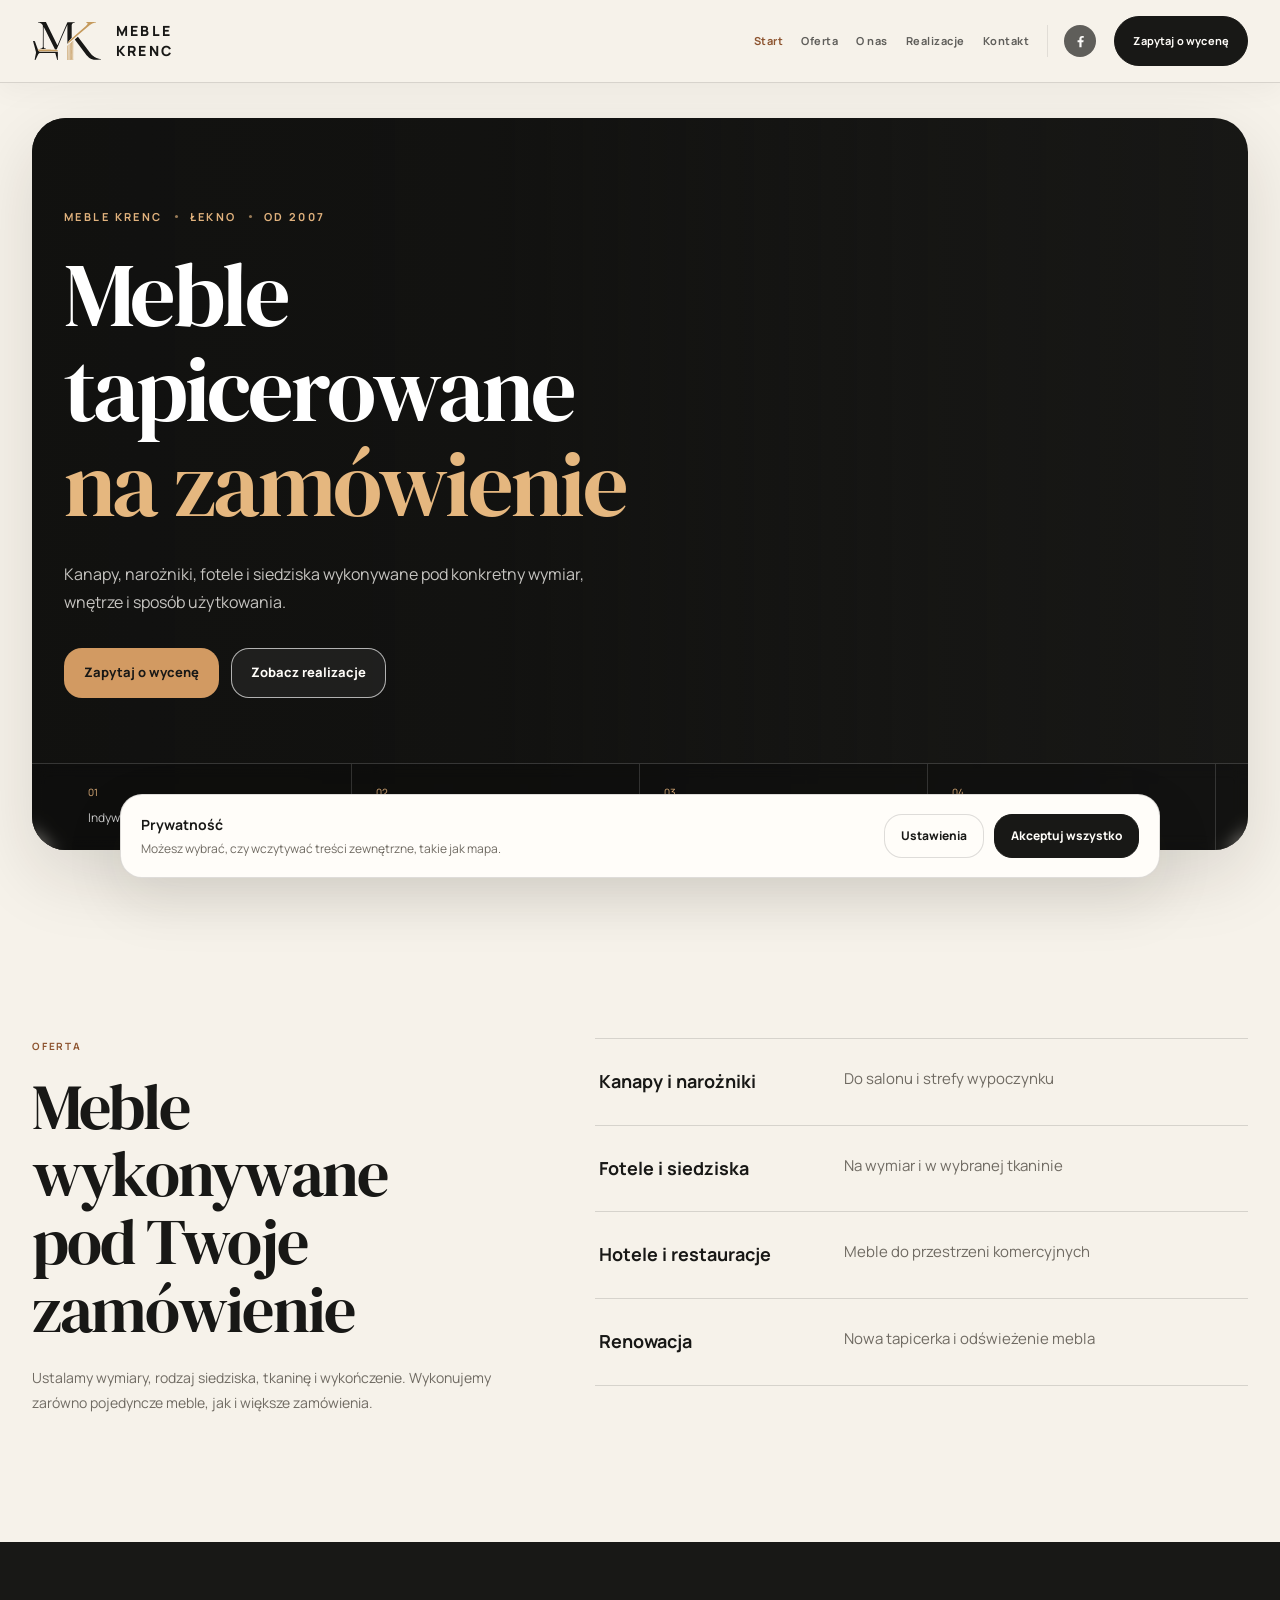
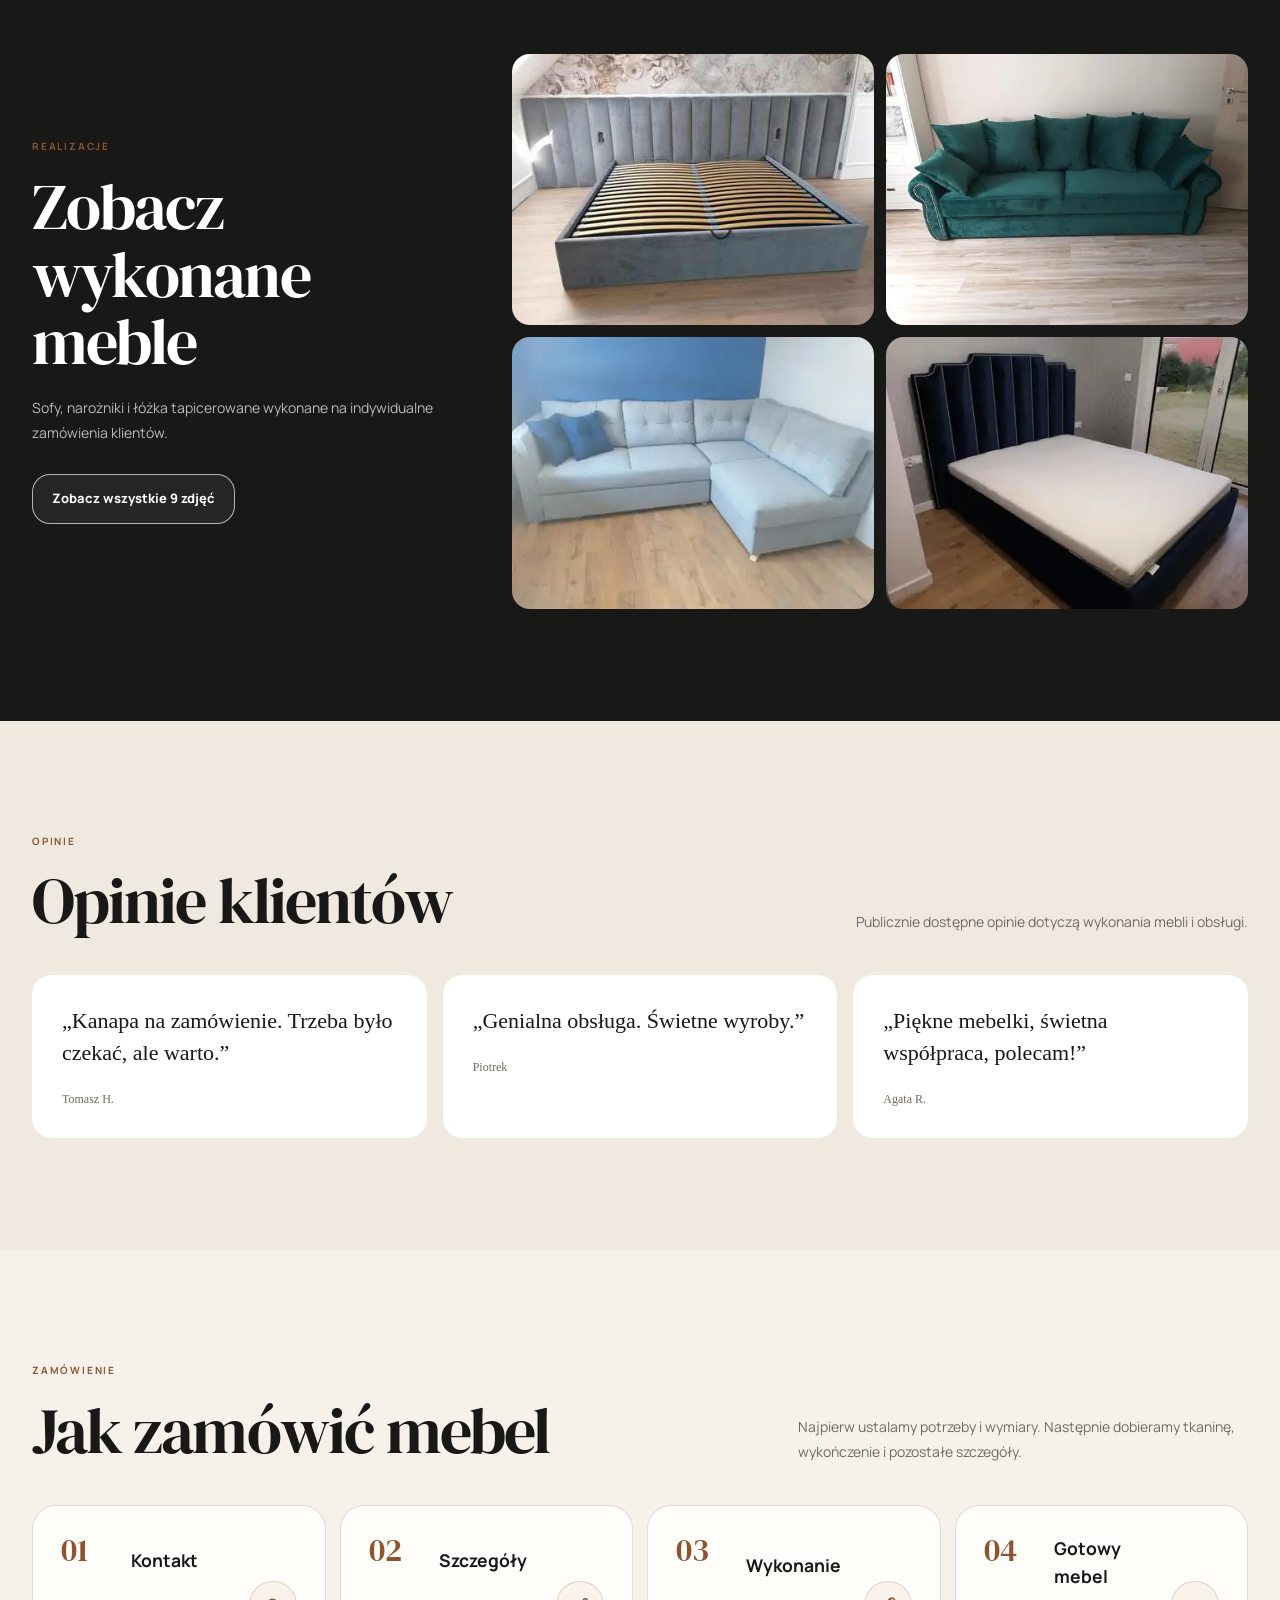
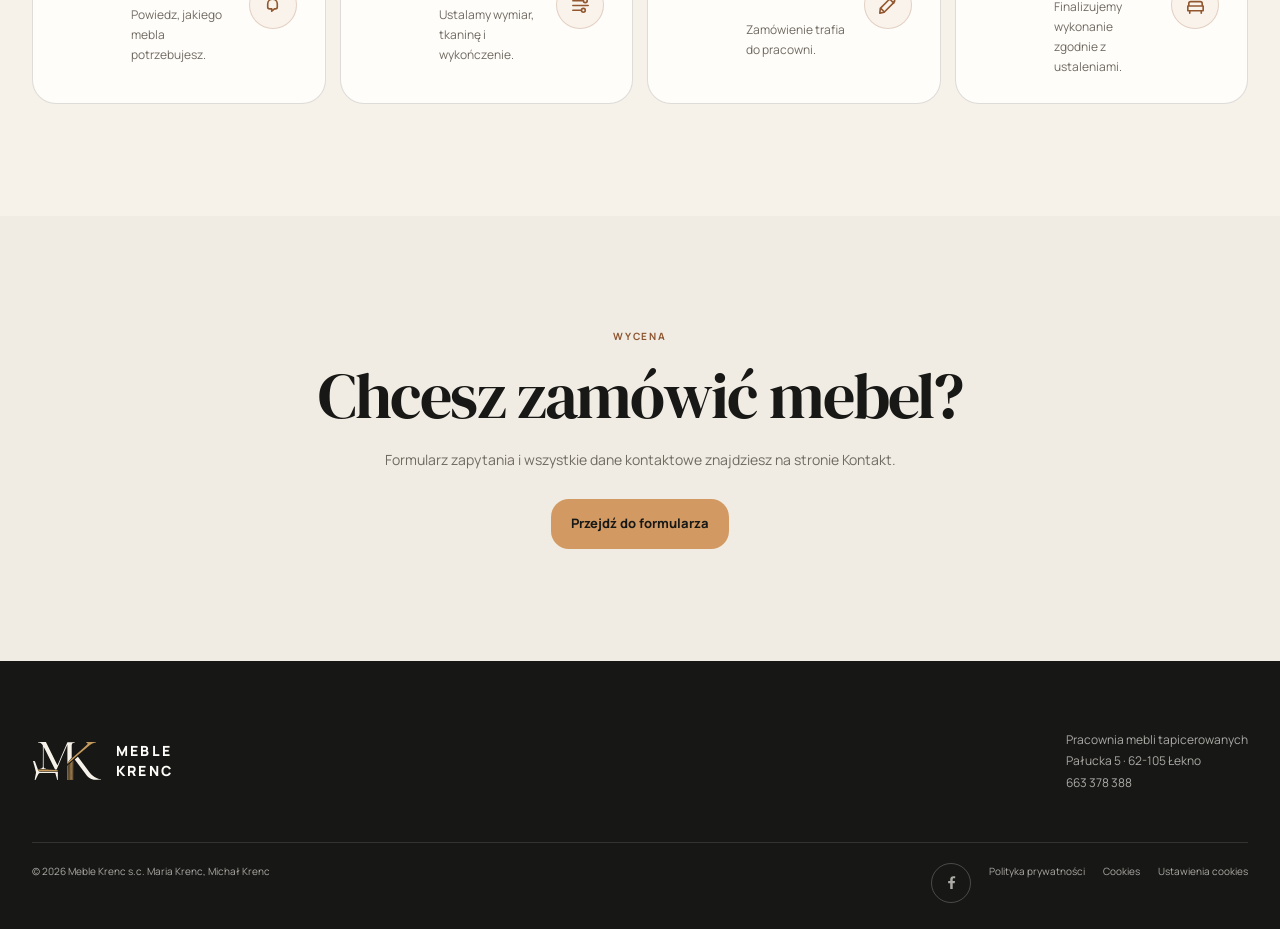
==== commit fdbfd7f4: "Link homepage CTAs directly to contact form" ====
--- a/index.html
+++ b/index.html
@@ -7,20 +7,20 @@
   <meta name="theme-color" content="#f7f3ec" />
   <title>Meble tapicerowane na wymiar Łekno — Meble Krenc</title>
   <link rel="icon" href="assets/favicon.svg" type="image/svg+xml" />
-  <link rel="stylesheet" href="site.css" /><link rel="stylesheet" href="home-v5.css" /><link rel="stylesheet" href="site-v3.css" /><link rel="stylesheet" href="site-v4.css?v=16" />
+  <link rel="stylesheet" href="site.css" /><link rel="stylesheet" href="home-v5.css" /><link rel="stylesheet" href="site-v3.css" /><link rel="stylesheet" href="site-v4.css?v=19" />
   <style>
     .page-home #main-content{padding-top:96px}.page-home .mk5-preview-grid{display:grid;grid-template-columns:repeat(2,minmax(0,1fr));gap:12px}.page-home .mk5-preview-photo{aspect-ratio:4/3;border-radius:18px;background:#2b2b27;overflow:hidden}.page-home .mk5-preview-photo img{width:100%;height:100%;display:block;object-fit:cover}
     .page-home .mk5-steps{gap:14px}.page-home .mk5-step{position:relative;min-height:0!important;padding:28px 28px 26px!important;display:grid!important;grid-template-columns:52px 1fr auto;grid-template-areas:"num title icon" "num text icon";column-gap:18px;row-gap:6px;align-items:center}.page-home .mk5-step strong{grid-area:num;margin:0!important;align-self:start;font-size:2rem!important;line-height:1}.page-home .mk5-step h3{grid-area:title;margin:0!important}.page-home .mk5-step p{grid-area:text;margin:0!important}.page-home .mk5-step-icon{grid-area:icon;width:48px;height:48px;border:1px solid rgba(143,84,45,.22);border-radius:50%;display:grid;place-items:center;color:#92572f;background:rgba(183,116,69,.07)}.page-home .mk5-step-icon svg{width:23px;height:23px;fill:none;stroke:currentColor;stroke-width:1.7;stroke-linecap:round;stroke-linejoin:round}
     @media(max-width:760px){.page-home #main-content{padding-top:88px}.page-home .mk5-preview-grid{grid-template-columns:1fr 1fr;gap:8px}.page-home .mk5-preview-photo{border-radius:14px}.page-home .mk5-process{padding-top:56px!important;padding-bottom:56px!important}.page-home .mk5-process-head{margin-bottom:24px!important}.page-home .mk5-steps{gap:10px!important}.page-home .mk5-step{padding:22px 20px!important;border-radius:24px!important;grid-template-columns:42px 1fr 42px;column-gap:12px;row-gap:4px}.page-home .mk5-step strong{font-size:1.65rem!important}.page-home .mk5-step h3{font-size:1.3rem!important;line-height:1.15}.page-home .mk5-step p{font-size:.96rem!important;line-height:1.45}.page-home .mk5-step-icon{width:40px;height:40px}.page-home .mk5-step-icon svg{width:20px;height:20px}}
   </style>
-  <script type="application/ld+json">{"@context":"https://schema.org","@type":"LocalBusiness","name":"Meble Krenc","telephone":"+48663378388","address":{"@type":"PostalAddress","streetAddress":"Pałucka 5","postalCode":"62-105","addressLocality":"Łekno","addressCountry":"PL"},"sameAs":["https://www.facebook.com/MebleKrenc/"]}</script><script defer src="site.js?v=16"></script>
+  <script type="application/ld+json">{"@context":"https://schema.org","@type":"LocalBusiness","name":"Meble Krenc","telephone":"+48663378388","address":{"@type":"PostalAddress","streetAddress":"Pałucka 5","postalCode":"62-105","addressLocality":"Łekno","addressCountry":"PL"},"sameAs":["https://www.facebook.com/MebleKrenc/"]}</script><script defer src="site.js?v=19"></script>
 </head>
 <body class="page-home" data-page="home"><a class="skip-link" href="#main-content">Przejdź do treści</a>
-<header class="site-header" data-header style="position:fixed!important;top:0!important;right:0!important;left:0!important;z-index:10000!important;transform:none!important;visibility:visible!important"><div class="container nav-wrap"><a class="brand" href="index.html" aria-label="Meble Krenc — strona główna"><img class="logo-symbol" src="assets/logo.svg" alt=""><span class="brand-name">meble<em>krenc</em></span></a><button class="menu-toggle" type="button" aria-expanded="false" aria-controls="site-nav"><span class="sr-only">Otwórz menu</span></button><nav class="site-nav" id="site-nav" aria-label="Główna nawigacja"><a class="is-active" href="index.html">Start</a><a href="oferta.html">Oferta</a><a href="o-nas.html">O nas</a><a href="realizacje.html">Realizacje</a><a href="kontakt.html">Kontakt</a><a class="social-nav-link" href="https://www.facebook.com/MebleKrenc/" target="_blank" rel="noreferrer" aria-label="Facebook Meble Krenc"></a><a class="nav-pill" href="kontakt.html">Zapytaj o wycenę</a></nav></div></header><main id="main-content">
-<section class="mk5-hero"><div class="container"><div class="mk5-hero-shell"><div class="mk5-hero-bg"></div><div class="container"><div class="mk5-hero-content reveal"><p class="mk5-kicker">MEBLE KRENC <span>ŁEKNO</span> <span>OD 2007</span></p><h1>Meble tapicerowane<span>na zamówienie</span></h1><p class="mk5-lead">Kanapy, narożniki, fotele i siedziska wykonywane pod konkretny wymiar, wnętrze i sposób użytkowania.</p><div class="mk5-actions"><a class="mk5-btn mk5-btn-primary" href="kontakt.html">Zapytaj o wycenę</a><a class="mk5-btn mk5-btn-ghost" href="realizacje.html">Zobacz realizacje</a></div></div></div><div class="mk5-hero-bottom"><div class="container mk5-trust"><div class="mk5-trust-item"><small>01</small><span>Indywidualny wymiar</span></div><div class="mk5-trust-item"><small>02</small><span>Dobór materiałów</span></div><div class="mk5-trust-item"><small>03</small><span>Pracownia w Łeknie</span></div><div class="mk5-trust-item"><small>04</small><span>Od 2007 roku</span></div></div></div></div></div></section>
+<header class="site-header" data-header style="position:fixed!important;top:0!important;right:0!important;left:0!important;z-index:10000!important;transform:none!important;visibility:visible!important"><div class="container nav-wrap"><a class="brand" href="index.html" aria-label="Meble Krenc — strona główna"><img class="logo-symbol" src="assets/logo.svg" alt=""><span class="brand-name">meble<em>krenc</em></span></a><button class="menu-toggle" type="button" aria-expanded="false" aria-controls="site-nav"><span class="sr-only">Otwórz menu</span></button><nav class="site-nav" id="site-nav" aria-label="Główna nawigacja"><a class="is-active" href="index.html">Start</a><a href="oferta.html">Oferta</a><a href="o-nas.html">O nas</a><a href="realizacje.html">Realizacje</a><a href="kontakt.html">Kontakt</a><a class="social-nav-link" href="https://www.facebook.com/MebleKrenc/" target="_blank" rel="noreferrer" aria-label="Facebook Meble Krenc"></a><a class="nav-pill" href="kontakt.html#formularz">Zapytaj o wycenę</a></nav></div></header><main id="main-content">
+<section class="mk5-hero"><div class="container"><div class="mk5-hero-shell"><div class="mk5-hero-bg"></div><div class="container"><div class="mk5-hero-content reveal"><p class="mk5-kicker">MEBLE KRENC <span>ŁEKNO</span> <span>OD 2007</span></p><h1>Meble tapicerowane<span>na zamówienie</span></h1><p class="mk5-lead">Kanapy, narożniki, fotele i siedziska wykonywane pod konkretny wymiar, wnętrze i sposób użytkowania.</p><div class="mk5-actions"><a class="mk5-btn mk5-btn-primary" href="kontakt.html#formularz">Zapytaj o wycenę</a><a class="mk5-btn mk5-btn-ghost" href="realizacje.html">Zobacz realizacje</a></div></div></div><div class="mk5-hero-bottom"><div class="container mk5-trust"><div class="mk5-trust-item"><small>01</small><span>Indywidualny wymiar</span></div><div class="mk5-trust-item"><small>02</small><span>Dobór materiałów</span></div><div class="mk5-trust-item"><small>03</small><span>Pracownia w Łeknie</span></div><div class="mk5-trust-item"><small>04</small><span>Od 2007 roku</span></div></div></div></div></div></section>
 <section class="mk5-section"><div class="container mk5-services"><div class="mk5-intro-copy"><p class="mk5-eyebrow">OFERTA</p><h2 class="mk5-title">Meble wykonywane pod Twoje zamówienie</h2><p class="mk5-copy">Ustalamy wymiary, rodzaj siedziska, tkaninę i wykończenie. Wykonujemy zarówno pojedyncze meble, jak i większe zamówienia.</p></div><div class="mk5-service-list"><a href="oferta.html#dom"><b>Kanapy i narożniki</b><span>Do salonu i strefy wypoczynku</span></a><a href="oferta.html#dom"><b>Fotele i siedziska</b><span>Na wymiar i w wybranej tkaninie</span></a><a href="oferta.html#biznes"><b>Hotele i restauracje</b><span>Meble do przestrzeni komercyjnych</span></a><a href="oferta.html#renowacja"><b>Renowacja</b><span>Nowa tapicerka i odświeżenie mebla</span></a></div></div></section>
 <section class="mk5-section mk5-dark"><div class="container mk5-showcase-grid"><div class="mk5-showcase-copy"><p class="mk5-eyebrow">REALIZACJE</p><h2 class="mk5-title">Zobacz wykonane meble</h2><p class="mk5-copy">Sofy, narożniki i łóżka tapicerowane wykonane na indywidualne zamówienia klientów.</p><a class="mk5-btn mk5-btn-ghost" href="realizacje.html">Zobacz wszystkie 9 zdjęć</a></div><div class="mk5-preview-grid" aria-label="Wybrane realizacje Meble Krenc"><div class="mk5-preview-photo"><img src="assets/realizacja-02.svg?v=10" alt="Łóżko tapicerowane" loading="lazy"></div><div class="mk5-preview-photo"><img src="assets/realizacja-04.svg?v=10" alt="Zielona sofa klasyczna" loading="lazy"></div><div class="mk5-preview-photo"><img src="assets/realizacja-05.svg?v=10" alt="Jasny narożnik" loading="lazy"></div><div class="mk5-preview-photo"><img src="assets/realizacja-08.svg?v=10" alt="Łóżko z dekoracyjnym zagłówkiem" loading="lazy"></div></div></div></section>
 <section class="mk5-section mk5-reviews"><div class="container"><div class="mk5-process-head"><div><p class="mk5-eyebrow">OPINIE</p><h2 class="mk5-title">Opinie klientów</h2></div><p class="mk5-copy">Publicznie dostępne opinie dotyczą wykonania mebli i obsługi.</p></div><div class="mk5-review-grid"><blockquote>„Kanapa na zamówienie. Trzeba było czekać, ale warto.”<cite>Tomasz H.</cite></blockquote><blockquote>„Genialna obsługa. Świetne wyroby.”<cite>Piotrek</cite></blockquote><blockquote>„Piękne mebelki, świetna współpraca, polecam!”<cite>Agata R.</cite></blockquote></div></div></section>
 <section class="mk5-section mk5-process"><div class="container"><div class="mk5-process-head"><div><p class="mk5-eyebrow">ZAMÓWIENIE</p><h2 class="mk5-title">Jak zamówić mebel</h2></div><p class="mk5-copy">Najpierw ustalamy potrzeby i wymiary. Następnie dobieramy tkaninę, wykończenie i pozostałe szczegóły.</p></div><div class="mk5-steps"><article class="mk5-step"><strong>01</strong><h3>Kontakt</h3><p>Powiedz, jakiego mebla potrzebujesz.</p><span class="mk5-step-icon" aria-hidden="true"><svg viewBox="0 0 24 24"><path d="M7 10.5a5 5 0 0 1 10 0v3a2 2 0 0 1-2 2h-1l-2.8 2.5v-2.5H9a2 2 0 0 1-2-2z"/></svg></span></article><article class="mk5-step"><strong>02</strong><h3>Szczegóły</h3><p>Ustalamy wymiar, tkaninę i wykończenie.</p><span class="mk5-step-icon" aria-hidden="true"><svg viewBox="0 0 24 24"><path d="M4 7h10M4 12h16M4 17h8"/><circle cx="17" cy="7" r="2"/><circle cx="15" cy="17" r="2"/></svg></span></article><article class="mk5-step"><strong>03</strong><h3>Wykonanie</h3><p>Zamówienie trafia do pracowni.</p><span class="mk5-step-icon" aria-hidden="true"><svg viewBox="0 0 24 24"><path d="M14.5 5.5 18.5 9.5M4 20l4.5-1 10-10a2.8 2.8 0 0 0-4-4l-10 10z"/><path d="m8.5 18.5-3-3"/></svg></span></article><article class="mk5-step"><strong>04</strong><h3>Gotowy mebel</h3><p>Finalizujemy wykonanie zgodnie z ustaleniami.</p><span class="mk5-step-icon" aria-hidden="true"><svg viewBox="0 0 24 24"><path d="M5 12.5V10a2 2 0 0 1 2-2h10a2 2 0 0 1 2 2v2.5M4 12.5h16v5H4zM6 17.5V20M18 17.5V20"/></svg></span></article></div></div></section>
-<section class="mk5-section mk5-quick-contact"><div class="container"><div class="mk5-contact-cta"><p class="mk5-eyebrow">WYCENA</p><h2 class="mk5-title">Chcesz zamówić mebel?</h2><p class="mk5-copy">Formularz zapytania i wszystkie dane kontaktowe znajdziesz na stronie Kontakt.</p><a class="mk5-btn mk5-btn-primary" href="kontakt.html">Przejdź do formularza</a></div></div></section></main>
+<section class="mk5-section mk5-quick-contact"><div class="container"><div class="mk5-contact-cta"><p class="mk5-eyebrow">WYCENA</p><h2 class="mk5-title">Chcesz zamówić mebel?</h2><p class="mk5-copy">Formularz zapytania i wszystkie dane kontaktowe znajdziesz na stronie Kontakt.</p><a class="mk5-btn mk5-btn-primary" href="kontakt.html#formularz">Przejdź do formularza</a></div></div></section></main>
 <footer class="site-footer"><div class="container footer-main"><a class="brand footer-brand" href="index.html"><img class="logo-symbol" src="assets/logo-light.svg" alt=""><span class="brand-name">meble<em>krenc</em></span></a><p>Pracownia mebli tapicerowanych<br>Pałucka 5 · 62-105 Łekno<br>663 378 388</p></div><div class="container footer-bottom"><span>© <span data-year></span> Meble Krenc s.c. Maria Krenc, Michał Krenc</span><span class="footer-legal"><a class="footer-social" href="https://www.facebook.com/MebleKrenc/" target="_blank" rel="noreferrer" aria-label="Facebook Meble Krenc"></a><a href="polityka-prywatnosci.html">Polityka prywatności</a><a href="cookies.html">Cookies</a><a href="ustawienia-cookies.html" data-cookie-open>Ustawienia cookies</a></span></div></footer><div class="cookie-banner" id="cookie-banner" hidden><div class="cookie-copy"><strong>Prywatność</strong><p></p></div><div class="cookie-actions"></div></div><div class="cookie-modal" id="cookie-modal" hidden></div></body></html>
--- a/site-v4.css
+++ b/site-v4.css
@@ -1,12 +1,8 @@
 /* Meble Krenc — final responsive polish */
 :root{--mk4-ink:#181816;--mk4-cream:#f7f3ec;--mk4-card:#fffdf9;--mk4-gold:#c59a5c;--mk4-muted:#6f6a62;--mk4-line:rgba(24,24,22,.13);--mk4-radius:18px;--mk4-radius-lg:28px}
-html,body{overflow-x:hidden}
-html.menu-open,body.menu-open{overflow:hidden!important;height:100%!important;overscroll-behavior:none!important}
-h1,h2,h3,.display-title{text-wrap:balance}p{text-wrap:pretty}.container{width:min(1240px,calc(100% - 64px))}.mk5-topbar{display:none!important}
-.site-header{position:fixed!important;top:0!important;right:0!important;left:0!important;z-index:1000!important;transform:none!important;visibility:visible!important;will-change:auto!important}.site-header.is-scrolled{box-shadow:0 8px 30px rgba(24,24,22,.08)}
-.brand{display:inline-flex!important;align-items:center!important;gap:14px!important}.logo-symbol,.page-home .logo-symbol{width:70px!important;height:44px!important;max-height:44px!important;flex:0 0 70px!important;object-fit:contain!important;filter:none!important}.brand .brand-name{display:inline-flex!important;gap:.42em!important;color:var(--mk4-ink)!important;font-size:14px!important;line-height:1!important;font-weight:800!important;letter-spacing:.16em!important;text-transform:uppercase!important}.brand .brand-name em{color:inherit!important;font:inherit!important;letter-spacing:inherit!important}.brand .brand-name::before{display:none!important}
-.site-nav{gap:18px!important}.social-nav-link{display:inline-flex!important;align-items:center!important;gap:9px!important;color:var(--mk4-ink)!important;font-size:12px!important;font-weight:750!important}.social-nav-icon{width:28px;height:28px;display:grid;place-items:center;border-radius:50%;background:var(--mk4-ink);color:#fff;flex:0 0 28px}.social-nav-icon svg{width:14px!important;height:14px!important;display:block!important}.social-nav-text{display:none}.footer-social{width:40px!important;height:40px!important;display:inline-grid!important;place-items:center!important;border:1px solid rgba(255,255,255,.18)!important;border-radius:50%!important;font-size:0!important}.footer-social svg{width:17px!important;height:17px!important}.icon-svg{width:17px;height:17px;display:inline-block;stroke:currentColor;fill:none;stroke-width:1.8;stroke-linecap:round;stroke-linejoin:round}
+html,body{overflow-x:hidden}html.menu-open,body.menu-open{overflow:hidden!important;height:100%!important;overscroll-behavior:none!important}h1,h2,h3,.display-title{text-wrap:balance}p{text-wrap:pretty}.container{width:min(1240px,calc(100% - 64px))}.mk5-topbar{display:none!important}.site-header{position:fixed!important;top:0!important;right:0!important;left:0!important;z-index:1000!important;transform:none!important;visibility:visible!important;will-change:auto!important}.site-header.is-scrolled{box-shadow:0 8px 30px rgba(24,24,22,.08)}
+.brand{display:inline-flex!important;align-items:center!important;gap:14px!important}.logo-symbol,.page-home .logo-symbol{width:70px!important;height:44px!important;max-height:44px!important;flex:0 0 70px!important;object-fit:contain!important;filter:none!important}.brand .brand-name{display:inline-flex!important;gap:.42em!important;color:var(--mk4-ink)!important;font-size:14px!important;line-height:1!important;font-weight:800!important;letter-spacing:.16em!important;text-transform:uppercase!important}.brand .brand-name em{color:inherit!important;font:inherit!important;letter-spacing:inherit!important}.brand .brand-name::before{display:none!important}.site-nav{gap:18px!important}.social-nav-link{display:inline-flex!important;align-items:center!important;color:var(--mk4-ink)!important}.social-nav-icon{width:32px;height:32px;display:grid;place-items:center;border-radius:50%;background:var(--mk4-ink);color:#fff;flex:0 0 32px}.social-nav-icon svg{width:15px!important;height:15px!important;display:block!important}.social-nav-text{display:none!important}.footer-social{width:40px!important;height:40px!important;display:inline-grid!important;place-items:center!important;border:1px solid rgba(255,255,255,.18)!important;border-radius:50%!important;font-size:0!important}.footer-social svg{width:17px!important;height:17px!important}.icon-svg{width:17px;height:17px;display:inline-block;stroke:currentColor;fill:none;stroke-width:1.8;stroke-linecap:round;stroke-linejoin:round}
 .menu-toggle{width:50px!important;height:50px!important;padding:0!important;border:0!important;border-radius:16px!important;background:#fffdf9!important;box-shadow:inset 0 0 0 1px var(--mk4-line);display:none;place-items:center;position:relative;color:var(--mk4-ink)!important}.menu-icon{width:24px;height:24px;overflow:visible}.menu-line{fill:none;stroke:currentColor;stroke-width:1.8;stroke-linecap:round;transform-box:fill-box;transform-origin:center;transition:transform .22s ease,opacity .16s ease}.menu-toggle[aria-expanded=true] .menu-line-top{transform:translateY(5px) rotate(45deg)}.menu-toggle[aria-expanded=true] .menu-line-mid{opacity:0;transform:scaleX(.25)}.menu-toggle[aria-expanded=true] .menu-line-bottom{transform:translateY(-5px) rotate(-45deg)}
-.button,.mk5-btn,.nav-pill,.cookie-actions button,.cookie-actions a,.cookie-panel-actions button{border-radius:var(--mk4-radius)!important}.button,.mk5-btn,.nav-pill{min-height:50px!important;padding:13px 19px!important;display:inline-flex!important;align-items:center!important;justify-content:center!important;text-align:center!important}.eyebrow,.section-label,.mk5-eyebrow{margin-bottom:18px!important}.inner-hero h1,.display-title,.page-home .mk5-title,.page-home .mk5-hero h1{line-height:1.06!important;letter-spacing:-.03em!important}.inner-hero{padding:124px 0 82px!important}.inner-hero-grid{gap:clamp(40px,7vw,92px)!important}.inner-hero-intro{max-width:540px!important;font-size:16px!important;line-height:1.85!important}.section{padding-block:104px!important}.dark,.values,.portfolio-social{color:#fffdf9!important;background:var(--mk4-ink)!important}.footer-to-top{display:none!important}.site-footer .footer-main{grid-template-columns:minmax(220px,.9fr) 1.2fr!important;gap:54px!important}.site-footer .footer-main>p{justify-self:end}.site-footer .brand-name,.site-footer .brand-name em{color:#fffdf9!important}.contact-form{display:grid!important;grid-template-columns:1fr!important;gap:24px!important}.form-field{display:grid!important;grid-template-columns:1fr!important;gap:9px!important}.form-field label{display:block!important;margin:0!important}.form-field input,.form-field select,.form-field textarea{display:block!important;width:100%!important;min-width:0!important;box-sizing:border-box!important;margin:0!important}.form-help{margin:4px 0 10px!important;line-height:1.75!important}.page-home .mk5-kicker{display:flex;flex-wrap:wrap;gap:0 12px}.page-home .mk5-kicker span{position:relative}.page-home .mk5-kicker span:before{content:"";display:inline-block;width:3px;height:3px;margin:0 12px 3px 0;border-radius:50%;background:currentColor;opacity:.65}.page-home .mk5-contact-cta{max-width:760px;margin:0 auto;text-align:center}.page-home .mk5-contact-cta .mk5-copy{max-width:560px;margin:18px auto 26px}
+.button,.mk5-btn,.nav-pill,.cookie-actions button,.cookie-actions a,.cookie-panel-actions button{border-radius:var(--mk4-radius)!important}.button,.mk5-btn,.nav-pill{min-height:50px!important;padding:13px 19px!important;display:inline-flex!important;align-items:center!important;justify-content:center!important;text-align:center!important}.eyebrow,.section-label,.mk5-eyebrow{margin-bottom:18px!important}.inner-hero h1,.display-title,.page-home .mk5-title,.page-home .mk5-hero h1{line-height:1.06!important;letter-spacing:-.03em!important}.inner-hero{padding:124px 0 82px!important}.inner-hero-grid{gap:clamp(40px,7vw,92px)!important}.inner-hero-intro{max-width:540px!important;font-size:16px!important;line-height:1.85!important}.section{padding-block:104px!important}.dark,.values,.portfolio-social{color:#fffdf9!important;background:var(--mk4-ink)!important}.footer-to-top{display:none!important}.site-footer .footer-main{grid-template-columns:minmax(220px,.9fr) 1.2fr!important;gap:54px!important}.site-footer .footer-main>p{justify-self:end}.site-footer .brand-name,.site-footer .brand-name em{color:#fffdf9!important}.contact-form{display:grid!important;grid-template-columns:1fr!important;gap:16px!important}.form-field{display:grid!important;grid-template-columns:1fr!important;gap:7px!important}.form-field label{display:block!important;margin:0!important}.form-field input,.form-field select,.form-field textarea{display:block!important;width:100%!important;min-width:0!important;box-sizing:border-box!important;margin:0!important}.form-help{margin:2px 0 6px!important;line-height:1.55!important}.page-home .mk5-kicker{display:flex;flex-wrap:wrap;gap:0 12px}.page-home .mk5-kicker span{position:relative}.page-home .mk5-kicker span:before{content:"";display:inline-block;width:3px;height:3px;margin:0 12px 3px 0;border-radius:50%;background:currentColor;opacity:.65}.page-home .mk5-contact-cta{max-width:760px;margin:0 auto;text-align:center}.page-home .mk5-contact-cta .mk5-copy{max-width:560px;margin:18px auto 26px}
 .cookie-banner{position:fixed;z-index:9998;left:22px;right:22px;bottom:22px;display:flex;align-items:center;justify-content:space-between;gap:26px;max-width:1040px;margin:0 auto;padding:18px 20px;border:1px solid rgba(24,24,22,.14);border-radius:22px;background:rgba(255,253,249,.96);box-shadow:0 18px 60px rgba(24,24,22,.18);backdrop-filter:blur(14px)}.cookie-banner[hidden]{display:none!important}.cookie-copy{display:grid;gap:4px}.cookie-copy strong{font-size:14px}.cookie-copy p{margin:0;color:var(--mk4-muted);font-size:12px;line-height:1.55}.cookie-actions{display:flex;align-items:center;gap:10px;flex:0 0 auto}.cookie-actions button{min-height:44px;padding:10px 16px;border:1px solid var(--mk4-line);font:inherit;font-size:12px;font-weight:750;cursor:pointer}.cookie-settings{color:var(--mk4-ink);background:transparent}.cookie-accept{color:#fff;background:var(--mk4-ink)!important;border-color:var(--mk4-ink)!important}.cookie-modal{position:fixed;z-index:9999;inset:0;display:grid;place-items:center;padding:24px;background:rgba(15,15,14,.56);backdrop-filter:blur(6px)}.cookie-modal[hidden]{display:none!important}.cookie-panel{width:min(560px,100%);padding:26px;border-radius:26px;background:var(--mk4-card);box-shadow:0 28px 80px rgba(0,0,0,.28)}.cookie-panel-head{display:flex;align-items:flex-start;justify-content:space-between;gap:20px;margin-bottom:22px}.cookie-kicker{display:block;margin-bottom:7px;color:var(--mk4-gold);font-size:10px;font-weight:800;letter-spacing:.16em;text-transform:uppercase}.cookie-panel h2{margin:0;font-size:clamp(34px,5vw,48px);line-height:1}.cookie-close-x{width:40px;height:40px;border:1px solid var(--mk4-line);border-radius:50%;background:transparent;color:var(--mk4-ink);font-size:25px;line-height:1;cursor:pointer}.cookie-options{display:grid;border-top:1px solid var(--mk4-line)}.cookie-option{display:flex!important;align-items:center;justify-content:space-between;gap:22px;padding:18px 2px;border-bottom:1px solid var(--mk4-line);cursor:pointer}.cookie-option span{display:grid;gap:4px}.cookie-option strong{font-size:14px}.cookie-option small{color:var(--mk4-muted);font-size:12px;line-height:1.5}.cookie-option input{width:22px;height:22px;accent-color:var(--mk4-gold);flex:0 0 auto}.cookie-panel-actions{display:flex;justify-content:flex-end;gap:10px;margin-top:24px}.cookie-panel-actions .button{min-height:46px!important;font-size:12px!important}
-@media(max-width:760px){.container{width:min(100% - 32px,1240px)!important}.nav-wrap{min-height:72px!important}.site-header{position:fixed!important;top:0!important}.logo-symbol,.page-home .logo-symbol{width:58px!important;height:38px!important;flex-basis:58px!important}.brand .brand-name{font-size:12px!important;letter-spacing:.11em!important}.menu-toggle{display:grid!important}.site-nav.is-open{overflow-y:auto!important;overscroll-behavior:contain!important;-webkit-overflow-scrolling:touch!important}.site-nav{padding:28px 16px 32px!important}.site-nav>a:not(.nav-pill):not(.social-nav-link){font-size:23px!important;line-height:1.2!important;padding:22px 0!important}.site-nav .social-nav-link{width:auto!important;height:52px!important;margin:18px 0 8px!important;padding:0!important;border:0!important;background:transparent!important;color:var(--mk4-ink)!important;justify-content:flex-start!important}.site-nav .social-nav-icon{width:36px!important;height:36px!important;flex-basis:36px!important;background:var(--mk4-ink)!important;color:#fff!important}.site-nav .social-nav-icon svg{width:16px!important;height:16px!important}.site-nav .social-nav-text{display:inline!important;font-size:16px!important}.site-nav .nav-pill{width:100%!important;margin-top:14px!important}.section{padding-block:76px!important}.inner-hero{padding:92px 0 58px!important}.inner-hero-grid{gap:28px!important}.inner-hero h1,.legal-aside h1{font-size:clamp(45px,12.5vw,60px)!important;line-height:1.07!important}.inner-hero-intro{font-size:14px!important;line-height:1.75!important}.display-title,.about-copy h2,.contact-info h2,.values h2,.portfolio-feature-copy h2,.portfolio-social h2{font-size:clamp(39px,10.8vw,53px)!important;line-height:1.08!important}.page-home .mk5-hero-shell{min-height:0!important}.page-home .mk5-hero-content{width:100%!important;min-height:0!important;padding:76px 0 44px!important}.page-home .mk5-hero-bottom{position:relative!important;inset:auto!important}.page-home .mk5-hero h1{font-size:clamp(43px,11.8vw,58px)!important;line-height:1.04!important}.page-home .mk5-hero h1 span{margin-top:2px}.page-home .mk5-kicker{font-size:9px!important;letter-spacing:.14em!important;line-height:1.6!important;margin-bottom:15px!important}.page-home .mk5-kicker span:before{width:2px;height:2px;margin:0 9px 2px 0}.page-home .mk5-lead{font-size:14px!important;line-height:1.72!important;margin-top:20px!important}.page-home .mk5-actions{flex-direction:column!important;align-items:stretch!important;max-width:330px!important}.page-home .mk5-btn{width:100%!important}.page-home .mk5-section{padding-block:72px!important}.page-home .mk5-title{font-size:clamp(39px,10.8vw,53px)!important;line-height:1.08!important}.page-home .mk5-contact-cta .mk5-btn{width:100%!important;max-width:330px!important}.contact-form{gap:22px!important}.contact-form .button{width:100%!important;margin-top:8px!important}.site-footer .footer-main{grid-template-columns:1fr!important;gap:24px!important;padding:48px 0 30px!important}.site-footer .footer-main>p{justify-self:start;margin:0!important;max-width:none!important;width:100%!important}.site-footer .footer-main>p br{display:block!important}.site-footer .footer-main>p{font-size:0!important}.site-footer .footer-main>p::after{content:"Pracownia mebli tapicerowanych\A Pałucka 5 · 62-105 Łekno\A 663 378 388";white-space:pre-line;font-size:16px;line-height:1.75}.cookie-banner{left:12px;right:12px;bottom:12px;align-items:stretch;flex-direction:column;gap:14px;padding:16px}.cookie-actions{display:grid;grid-template-columns:1fr 1fr;width:100%}.cookie-actions button{width:100%}.cookie-modal{padding:12px}.cookie-panel{padding:20px;border-radius:22px}.cookie-panel-actions{display:grid;grid-template-columns:1fr}.cookie-panel-actions .button{width:100%!important}}
+@media(max-width:760px){.container{width:min(100% - 32px,1240px)!important}.nav-wrap{min-height:72px!important}.site-header{position:fixed!important;top:0!important}.logo-symbol,.page-home .logo-symbol{width:58px!important;height:38px!important;flex-basis:58px!important}.brand .brand-name{font-size:12px!important;letter-spacing:.11em!important}.menu-toggle{display:grid!important}.site-nav.is-open{overflow-y:auto!important;overscroll-behavior:contain!important;-webkit-overflow-scrolling:touch!important}.site-nav{padding:22px 16px 26px!important}.site-nav>a:not(.nav-pill):not(.social-nav-link){font-size:23px!important;line-height:1.2!important;padding:19px 0!important}.site-nav .social-nav-link{display:inline-flex!important;width:44px!important;height:44px!important;min-height:44px!important;margin:16px 0 6px!important;padding:0!important;border:0!important;background:transparent!important;justify-content:flex-start!important;align-items:center!important;overflow:visible!important}.site-nav .social-nav-icon{width:42px!important;height:42px!important;flex:0 0 42px!important;background:var(--mk4-ink)!important;color:#fff!important;border-radius:50%!important}.site-nav .social-nav-icon svg{width:18px!important;height:18px!important}.site-nav .social-nav-text{display:none!important}.site-nav .nav-pill{width:100%!important;margin-top:12px!important}.section{padding-block:76px!important}.inner-hero{padding:92px 0 58px!important}.inner-hero-grid{gap:28px!important}.inner-hero h1,.legal-aside h1{font-size:clamp(45px,12.5vw,60px)!important;line-height:1.07!important}.inner-hero-intro{font-size:14px!important;line-height:1.75!important}.display-title,.about-copy h2,.contact-info h2,.values h2,.portfolio-feature-copy h2,.portfolio-social h2{font-size:clamp(39px,10.8vw,53px)!important;line-height:1.08!important}.page-home .mk5-hero-shell{min-height:0!important}.page-home .mk5-hero-content{width:100%!important;min-height:0!important;padding:76px 0 44px!important}.page-home .mk5-hero-bottom{position:relative!important;inset:auto!important}.page-home .mk5-hero h1{font-size:clamp(43px,11.8vw,58px)!important;line-height:1.04!important}.page-home .mk5-hero h1 span{margin-top:2px}.page-home .mk5-kicker{font-size:9px!important;letter-spacing:.14em!important;line-height:1.6!important;margin-bottom:15px!important}.page-home .mk5-kicker span:before{width:2px;height:2px;margin:0 9px 2px 0}.page-home .mk5-lead{font-size:14px!important;line-height:1.72!important;margin-top:20px!important}.page-home .mk5-actions{flex-direction:column!important;align-items:stretch!important;max-width:330px!important}.page-home .mk5-btn{width:100%!important}.page-home .mk5-section{padding-block:72px!important}.page-home .mk5-title{font-size:clamp(39px,10.8vw,53px)!important;line-height:1.08!important}.page-home .mk5-contact-cta .mk5-btn{width:100%!important;max-width:330px!important}.contact-form{gap:11px!important}.contact-form .button{width:100%!important;margin-top:2px!important;min-height:46px!important}.form-field{gap:4px!important;font-size:13px!important}.form-field input,.form-field select{min-height:44px!important;padding:10px 13px!important}.form-field textarea{min-height:92px!important;height:92px!important;padding:10px 13px!important;resize:vertical}.site-footer .footer-main{grid-template-columns:1fr!important;gap:24px!important;padding:48px 0 30px!important}.site-footer .footer-main>p{justify-self:start;margin:0!important;max-width:none!important;width:100%!important}.site-footer .footer-main>p br{display:block!important}.site-footer .footer-main>p{font-size:0!important}.site-footer .footer-main>p::after{content:"Pracownia mebli tapicerowanych\A Pałucka 5 · 62-105 Łekno\A 663 378 388";white-space:pre-line;font-size:16px;line-height:1.75}.cookie-banner{left:12px;right:12px;bottom:12px;align-items:stretch;flex-direction:column;gap:14px;padding:16px}.cookie-actions{display:grid;grid-template-columns:1fr 1fr;width:100%}.cookie-actions button{width:100%}.cookie-modal{padding:12px}.cookie-panel{padding:20px;border-radius:22px}.cookie-panel-actions{display:grid;grid-template-columns:1fr}.cookie-panel-actions .button{width:100%!important}}
